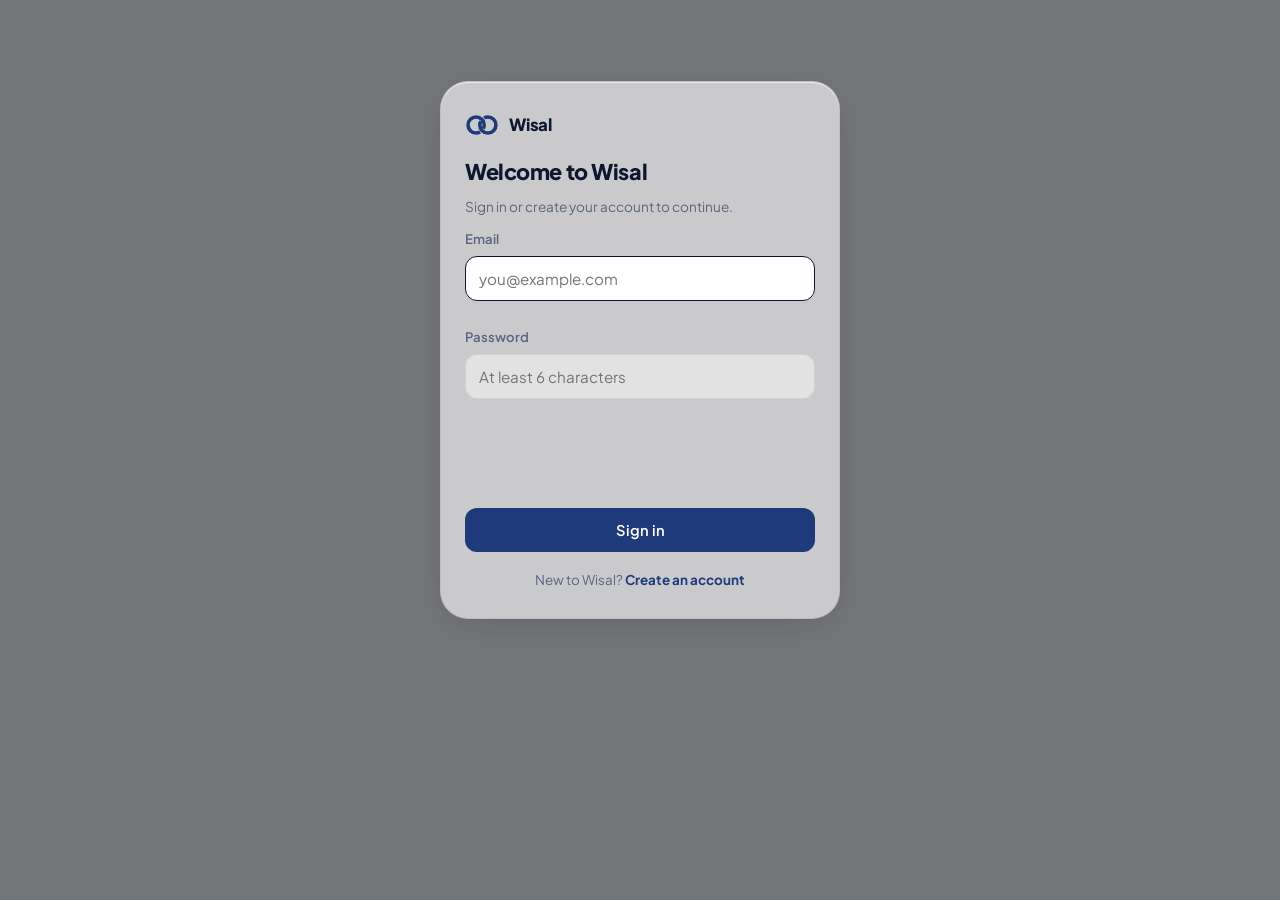
==== index.html @ faaa6cfb "Add files via upload" ====
<!doctype html>
<html lang="en" data-theme="light">
<head>
<meta charset="utf-8">
<meta name="viewport" content="width=device-width, initial-scale=1, viewport-fit=cover">
<meta name="theme-color" content="#F3F5FA" media="(prefers-color-scheme: light)">
<meta name="theme-color" content="#0A0E1A" media="(prefers-color-scheme: dark)">
<link rel="manifest" href="/manifest.json">
<meta name="color-scheme" content="light dark">
<meta name="mobile-web-app-capable" content="yes">
<meta name="apple-mobile-web-app-capable" content="yes">
<meta name="apple-mobile-web-app-status-bar-style" content="black-translucent">
<meta name="apple-mobile-web-app-title" content="Wisal">
<meta name="application-name" content="Wisal">
<link rel="icon" type="image/png" href="[data-uri]">
<link rel="apple-touch-icon" href="[data-uri]">
<title>Wisal</title>
<meta name="description" content="Wisal, a calm, private family life OS. Fifteen spaces for your household: family, health, money, meals, memories and more. Offline-first, your data stays on your device.">
<link rel="preconnect" href="https://fonts.googleapis.com">
<link rel="preconnect" href="https://fonts.gstatic.com" crossorigin>
<link href="https://fonts.googleapis.com/css2?family=Plus+Jakarta+Sans:wght@400;500;600;700;800&family=IBM+Plex+Mono:wght@400;500;600&display=swap" rel="stylesheet">
<link rel="stylesheet" href="/styles.css">
</head>
<body>
<div class="app" id="app" style="display:none">
 <div class="backdrop" id="backdrop" hidden data-action="close-drawer"></div>

 <!-- ===================== SIDEBAR ===================== -->
 <aside class="sidebar" id="sidebar" aria-label="Primary navigation">
 <div class="brand">
 <button class="brand__logo" id="brandLogo" data-action="avatar" title="Set your profile picture" aria-label="Set your profile picture">
 <span class="avt avt--none"><svg viewBox="0 0 24 24" aria-hidden="true"><circle cx="12" cy="8.4" r="3.9" fill="currentColor"/><path d="M4.6 20.4c0-4.1 3.3-6.6 7.4-6.6s7.4 2.5 7.4 6.6z" fill="currentColor"/></svg></span>
 </button>
 <span class="brand__text">
 <span class="brand__name">Wisal</span>
 <span class="brand__sub" id="brandSub">Family OS</span>
 </span>
 </div>

 <nav class="nav" aria-label="Spaces">
 <button class="nav__item" data-view="home" title="Home">
 <svg class="ico" viewBox="0 0 24 24"><rect x="3.5" y="3.5" width="7" height="7" rx="2.2"/><rect x="13.5" y="3.5" width="7" height="7" rx="2.2"/><rect x="3.5" y="13.5" width="7" height="7" rx="2.2"/><rect x="13.5" y="13.5" width="7" height="7" rx="2.2"/></svg>
 <span class="nav__label">Home</span>
 </button>

 <button class="nav__item nav__item--hidden-day" hidden data-view="dashboard" style="--c:var(--m-dashboard)" title="My Day">
 <svg class="ico" viewBox="0 0 24 24"><path d="M3 18h18"/><path d="M7 18a5 5 0 0 1 10 0"/><path d="M12 3.5V6M5.2 8.2 6.8 9.8M18.8 8.2 17.2 9.8M2.5 14h2M19.5 14h2"/></svg>
 <span class="nav__label">My Day</span>
 </button>

 <button class="nav__item nav__item--ai" data-view="ai" data-aitab="1" style="--c:var(--m-ai)" title="Wisal AI"><svg class="ico" viewBox="0 0 24 24"><path d="M12 3l2.5 5.5L20 11l-5.5 2.5L12 19l-2.5-5.5L4 11l5.5-2.5z"/></svg><span class="nav__label">AI Assistant</span></button>

 <button class="nav__item nav__item--hidden-chats" data-view="ai" hidden style="--c:var(--m-ai)" title="Chats"><svg class="ico" viewBox="0 0 24 24"><path d="M4.5 6.6a2 2 0 0 1 2-2h11a2 2 0 0 1 2 2v6a2 2 0 0 1-2 2h-6.4l-4.1 3.4V14.6H6.5a2 2 0 0 1-2-2Z"/><circle cx="9.4" cy="9.6" r=".8" fill="currentColor" stroke="none"/><circle cx="12.9" cy="9.6" r=".8" fill="currentColor" stroke="none"/><circle cx="16.4" cy="9.6" r=".8" fill="currentColor" stroke="none"/></svg><span class="nav__label">Chats</span></button>

 <div class="nav__group" data-group="people" style="--c:var(--m-family)">
 <button class="nav__grouphd" data-grouphd="people" title="Family &amp; People"><span class="nav__groupico"><svg class="ico" viewBox="0 0 24 24"><circle cx="9" cy="8" r="2.7"/><path d="M4.4 19c0-2.85 2.05-4.6 4.6-4.6s4.6 1.75 4.6 4.6"/><circle cx="16.6" cy="9.4" r="2"/><path d="M14.6 19c.15-1.95 1-3.3 2.6-3.3 1.45 0 2.35.95 2.6 2.4"/></svg></span><span class="nav__grouptitle">Family &amp; People</span><svg class="nav__chev" viewBox="0 0 24 24"><path d="M6 9l6 6 6-6"/></svg></button>
 <div class="nav__groupitems">
 <button class="nav__item" data-view="family" style="--c:var(--m-family)" title="Family Management">
 <svg class="ico" viewBox="0 0 24 24"><circle cx="9" cy="8" r="2.7"/><path d="M4.4 19c0-2.85 2.05-4.6 4.6-4.6s4.6 1.75 4.6 4.6"/><circle cx="16.6" cy="9.4" r="2"/><path d="M14.6 19c.15-1.95 1-3.3 2.6-3.3 1.45 0 2.35.95 2.6 2.4"/></svg>
 <span class="nav__label">Family</span>
 </button>
 <button class="nav__item" data-view="relationship" style="--c:var(--m-relationship)" title="Relationship">
 <svg class="ico" viewBox="0 0 24 24"><path d="M12 20.3s-7-4.4-7-9.4A3.8 3.8 0 0 1 12 8.2a3.8 3.8 0 0 1 7 2.7c0 5-7 9.4-7 9.4Z"/></svg>
 <span class="nav__label">Relationship</span>
 </button>
 <button class="nav__item" data-view="planning" style="--c:var(--m-planning)" title="Planning">
 <svg class="ico" viewBox="0 0 24 24"><rect x="5" y="4.5" width="14" height="16" rx="2"/><path d="M9 4.5V3.5h6v1"/><path d="M8.5 11.5l1.8 1.8L14 9.5"/></svg>
 <span class="nav__label">Planning</span>
 </button>
 <button class="nav__item" data-view="memory" style="--c:var(--m-memory)" title="Memory Vault">
 <svg class="ico" viewBox="0 0 24 24"><path d="M5 8.5 12 5l7 3.5v7L12 19l-7-3.5Z"/><path d="M5 8.5 12 12l7-3.5M12 12v7"/></svg>
 <span class="nav__label">Memory Vault</span>
 </button>

 <button class="nav__item" data-view="vault" style="--c:var(--m-vault)" title="Secure Vault">
 <svg class="ico" viewBox="0 0 24 24"><rect x="4" y="10" width="16" height="11" rx="2.5"/><path d="M8 10V7a4 4 0 0 1 8 0v3"/><circle cx="12" cy="15.5" r="1.6"/></svg>
 <span class="nav__label">Secure Vault</span>
 </button>
 </div>
 </div>

 <div class="nav__group" data-group="health" style="--c:var(--m-health)">
 <button class="nav__grouphd" data-grouphd="health" title="Health &amp; Body"><span class="nav__groupico"><svg class="ico" viewBox="0 0 24 24"><path d="M12 20s-7-4.25-7-9.1C5 8.2 6.75 6.6 9 6.6c1.45 0 2.65.72 3 1.8.35-1.08 1.55-1.8 3-1.8 2.25 0 4 1.6 4 4.3 0 4.85-7 9.1-7 9.1Z"/></svg></span><span class="nav__grouptitle">Health &amp; Body</span><svg class="nav__chev" viewBox="0 0 24 24"><path d="M6 9l6 6 6-6"/></svg></button>
 <div class="nav__groupitems">
 <button class="nav__item" data-view="health" style="--c:var(--m-health)" title="Health &amp; Medical">
 <svg class="ico" viewBox="0 0 24 24"><path d="M12 20s-7-4.25-7-9.1C5 8.2 6.75 6.6 9 6.6c1.45 0 2.65.72 3 1.8.35-1.08 1.55-1.8 3-1.8 2.25 0 4 1.6 4 4.3 0 4.85-7 9.1-7 9.1Z"/><path d="M12 10.4v3.5M10.25 12.15h3.5"/></svg>
 <span class="nav__label">Health &amp; Medical</span>
 </button>
 <button class="nav__item" data-view="fitness" style="--c:var(--m-fitness)" title="Fitness">
 <svg class="ico" viewBox="0 0 24 24"><path d="M6.5 9v6M4 10.5v3M17.5 9v6M20 10.5v3M6.5 12h11"/></svg>
 <span class="nav__label">Fitness</span>
 </button>
 <button class="nav__item" data-view="nutrition" style="--c:var(--m-nutrition)" title="Nutrition">
 <svg class="ico" viewBox="0 0 24 24"><path d="M5 19C5 11 11 5 19 5c0 8-6 14-14 14Z"/><path d="M5 19l7-7"/></svg>
 <span class="nav__label">Nutrition</span>
 </button>
 </div>
 </div>

 <div class="nav__group" data-group="home" style="--c:var(--m-finance)">
 <button class="nav__grouphd" data-grouphd="home" title="Home &amp; Money"><span class="nav__groupico"><svg class="ico" viewBox="0 0 24 24"><path d="M4 11.5 12 5l8 6.5"/><path d="M6 10.5V19a1 1 0 0 0 1 1h10a1 1 0 0 0 1-1v-8.5"/></svg></span><span class="nav__grouptitle">Home &amp; Money</span><svg class="nav__chev" viewBox="0 0 24 24"><path d="M6 9l6 6 6-6"/></svg></button>
 <div class="nav__groupitems">
 <button class="nav__item" data-view="cooking" style="--c:var(--m-cooking)" title="Cooking">
 <svg class="ico" viewBox="0 0 24 24"><path d="M5 10.5h14V16a3 3 0 0 1-3 3H8a3 3 0 0 1-3-3v-5.5Z"/><path d="M3.5 10.5h17M8.5 10.5V8.5a3.5 3.5 0 0 1 7 0v2"/></svg>
 <span class="nav__label">Cooking</span>
 </button>
 <button class="nav__item" data-view="homemgmt" style="--c:var(--m-homemgmt)" title="Home Management">
 <svg class="ico" viewBox="0 0 24 24"><path d="M4 11.5 12 5l8 6.5"/><path d="M6 10.5V19a1 1 0 0 0 1 1h10a1 1 0 0 0 1-1v-8.5"/><path d="M10 20v-4h4v4"/></svg>
 <span class="nav__label">Home Management</span>
 </button>
 <button class="nav__item" data-view="finance" style="--c:var(--m-finance)" title="Finance">
 <svg class="ico" viewBox="0 0 24 24"><path d="M4 7.6C4 6.2 5.15 5.1 6.6 5.1H16.5a1 1 0 0 1 1 1V8"/><rect x="4" y="7.6" width="15.5" height="11.4" rx="2.4"/><path d="M19.5 11.7h-2.7a2.05 2.05 0 0 0 0 4.1h2.7"/><circle cx="16.2" cy="13.75" r=".7" fill="currentColor" stroke="none"/></svg>
 <span class="nav__label">Finance</span>
 </button>
 </div>
 </div>

 <div class="nav__group" data-group="life" style="--c:var(--m-learning)">
 <button class="nav__grouphd" data-grouphd="life" title="Life &amp; Growth"><span class="nav__groupico"><svg class="ico" viewBox="0 0 24 24"><circle cx="12" cy="12" r="8.5"/><path d="M14.9 9.1 13.2 13l-4.1 1.9L10.8 11Z"/></svg></span><span class="nav__grouptitle">Life &amp; Growth</span><svg class="nav__chev" viewBox="0 0 24 24"><path d="M6 9l6 6 6-6"/></svg></button>
 <div class="nav__groupitems">
 <button class="nav__item" data-view="learning" style="--c:var(--m-learning)" title="Learning">
 <svg class="ico" viewBox="0 0 24 24"><path d="M12 6.6C10.5 5.5 8.6 5.1 6.5 5.1c-1 0-1.8.1-2.5.35v12.2c.7-.25 1.5-.35 2.5-.35 2.1 0 4 .4 5.5 1.5"/><path d="M12 6.6c1.5-1.1 3.4-1.5 5.5-1.5 1 0 1.8.1 2.5.35v12.2c-.7-.25-1.5-.35-2.5-.35-2.1 0-4 .4-5.5 1.5"/><path d="M12 6.6v12.2"/></svg>
 <span class="nav__label">Learning</span>
 </button>
 <button class="nav__item" data-view="journal" style="--c:var(--m-journal)" title="Journal &amp; Memories">
 <svg class="ico" viewBox="0 0 24 24"><rect x="4.6" y="3.6" width="14.8" height="16.8" rx="2.3"/><path d="M8 3.6v16.8"/><path d="M13 3.6v5.6l2-1.35 2 1.35V3.6"/></svg>
 <span class="nav__label">Journal &amp; Memories</span>
 </button>
 <button class="nav__item" data-view="travel" style="--c:var(--m-travel)" title="Travel">
 <svg class="ico" viewBox="0 0 24 24"><rect x="4" y="7.6" width="16" height="11.9" rx="2.3"/><path d="M9 7.6V6.1A1.5 1.5 0 0 1 10.5 4.6h3A1.5 1.5 0 0 1 15 6.1V7.6"/><path d="M9.2 7.6v11.9M14.8 7.6v11.9"/></svg>
 <span class="nav__label">Travel</span>
 </button>
 </div>
 </div>

 <div class="nav__group" data-group="soul" style="--c:var(--m-wellbeing)">
 <button class="nav__grouphd" data-grouphd="soul" title="Mind &amp; Soul"><span class="nav__groupico"><svg class="ico" viewBox="0 0 24 24"><path d="M12 3.5c2.2 1.8 2.2 4.6 0 6.4-2.2-1.8-2.2-4.6 0-6.4Z"/><path d="M12 9.9c1.8 2.2 4.6 2.2 6.4 0-1.8-2.2-4.6-2.2-6.4 0Z"/><path d="M12 9.9c-1.8 2.2-4.6 2.2-6.4 0 1.8-2.2 4.6-2.2 6.4 0Z"/><path d="M12 10v10.5"/></svg></span><span class="nav__grouptitle">Mind &amp; Soul</span><svg class="nav__chev" viewBox="0 0 24 24"><path d="M6 9l6 6 6-6"/></svg></button>
 <div class="nav__groupitems">
 <button class="nav__item" data-view="wellbeing" style="--c:var(--m-wellbeing)" title="Wellbeing &amp; Growth">
 <svg class="ico" viewBox="0 0 24 24"><path d="M12 21v-8"/><path d="M12 13c0-2.8 2-4.8 4.8-4.8 0 2.8-2 4.8-4.8 4.8Z"/><path d="M12 14.5c0-2.4-1.8-4.2-4.4-4.2 0 2.4 1.8 4.2 4.4 4.2Z"/></svg>
 <span class="nav__label">Wellbeing &amp; Growth</span>
 </button>
 <button class="nav__item" data-view="legacy" style="--c:var(--m-legacy)" title="Legacy &amp; Akhirah">
 <svg class="ico" viewBox="0 0 24 24"><circle cx="12" cy="9" r="5"/><path d="M12 14v6.5"/><path d="M9 20.5h6"/></svg>
 <span class="nav__label">Legacy &amp; Akhirah</span>
 </button>
 </div>
 </div>

 <div class="nav__divider"></div>

 <button class="nav__item" data-view="settings" style="--c:var(--m-settings)" title="Settings">
 <svg class="ico" viewBox="0 0 24 24"><path d="M4 7.2h8.3M16.8 7.2H20"/><circle cx="14.7" cy="7.2" r="2.3"/><path d="M4 16.8h2.9M11.4 16.8H20"/><circle cx="9.1" cy="16.8" r="2.3"/></svg>
 <span class="nav__label">Settings</span>
 </button>
 </nav>

 <div class="sidebar__foot">
 <button class="footbtn" data-action="theme-toggle" aria-label="Toggle light or dark theme">
 <svg class="ico ico-sun" viewBox="0 0 24 24"><circle cx="12" cy="12" r="4"/><path d="M12 2.5v2M12 19.5v2M21.5 12h-2M4.5 12h-2M18.4 5.6l-1.4 1.4M7 17l-1.4 1.4M18.4 18.4 17 17M7 7 5.6 5.6"/></svg>
 <svg class="ico ico-moon" viewBox="0 0 24 24"><path d="M20.5 14.6A8 8 0 0 1 9.4 3.5 7 7 0 1 0 20.5 14.6Z"/></svg>
 <span class="footbtn__lbl">Theme</span>
 </button>
 <button class="footbtn" data-action="collapse" aria-label="Collapse navigation">
 <svg class="ico" viewBox="0 0 24 24"><rect x="3.5" y="4.5" width="17" height="15" rx="2.6"/><path d="M9.2 4.5v15"/><path d="M15.6 9.5 13 12l2.6 2.5"/></svg>
 <span class="footbtn__lbl">Collapse</span>
 </button>
 </div>
 </aside>

 <!-- ===================== MAIN ===================== -->
 <div class="main">
 <header class="topbar">
 <button class="iconbtn topbar__menu" data-action="menu" aria-label="Open menu">
 <svg class="ico" viewBox="0 0 24 24"><path d="M4 7h16M4 12h16M4 17h16"/></svg>
 </button>
 <div class="topbar__title" id="pageTitle">Home</div>
 <div class="topbar__right">
 <span class="clock" id="clock">—</span>
 <div class="qa">
 <button class="qa__btn" id="qaBtn" aria-label="Quick add" title="Quick add" aria-haspopup="true" aria-expanded="false"><svg class="ico" viewBox="0 0 24 24"><path d="M12 5v14M5 12h14"/></svg></button>
 </div>
 <button class="iconbtn" id="srchBtn" aria-label="Search everything" title="Search (Ctrl+K)" aria-haspopup="dialog">
 <svg class="ico" viewBox="0 0 24 24"><circle cx="11" cy="11" r="6.5"/><path d="M20 20l-4.2-4.2"/></svg>
 </button>
 <div class="noti">
 <button class="iconbtn noti__btn" id="notiBtn" aria-label="Notifications" title="Notifications" aria-haspopup="true" aria-expanded="false">
 <svg class="ico" viewBox="0 0 24 24"><path d="M6 9.5a6 6 0 0 1 12 0c0 4 1.4 5.5 1.4 5.5H4.6S6 13.5 6 9.5Z"/><path d="M10 18.5a2 2 0 0 0 4 0"/></svg>
 <span class="noti__badge" id="notiBadge" hidden>0</span>
 </button>
 </div>
 <button class="iconbtn" data-action="theme-toggle" aria-label="Toggle light or dark theme" title="Toggle theme">
 <svg class="ico ico-sun" viewBox="0 0 24 24"><circle cx="12" cy="12" r="4"/><path d="M12 2.5v2M12 19.5v2M21.5 12h-2M4.5 12h-2M18.4 5.6l-1.4 1.4M7 17l-1.4 1.4M18.4 18.4 17 17M7 7 5.6 5.6"/></svg>
 <svg class="ico ico-moon" viewBox="0 0 24 24"><path d="M20.5 14.6A8 8 0 0 1 9.4 3.5 7 7 0 1 0 20.5 14.6Z"/></svg>
 </button>
 </div>
 </header>

 <main class="canvas" id="canvas">

 <!-- ===== HOME ===== -->
 <section class="view active" id="view-home">
 <div class="dash">
 <header class="hero reveal">
 <svg class="hero__rings" viewBox="0 0 100 100" aria-hidden="true"><circle cx="38" cy="50" r="26"/><circle cx="62" cy="50" r="26"/></svg>
 <span class="hero__salam">Assalamu alaikum</span>
 <h1 class="dash__title"><span id="greetWord">Welcome</span>,<br><span id="greetName" class="dash__name">Welcome home</span></h1>
 <p class="dash__lede hero__lede">One calm home for everything your family is.</p>
 <div class="hero__pulse" id="heroPulse"></div>
 <div class="hero__date"><span id="dashDate">&mdash;</span> &middot; Family OS</div>
 </header>

 <div id="gsCard"></div>

 <div id="homeToday" class="reveal" style="animation-delay:.05s"></div>
 <div id="homeGlance" class="reveal" style="animation-delay:.1s"></div>

 <div class="dash__quicklabel reveal" style="animation-delay:.07s"><span class="eyebrow">Quick actions</span></div>
 <div class="dash__quick reveal" style="animation-delay:.08s">
 <button class="quick" data-view="family">
 <span class="quick__ico" style="--c:var(--m-family)"><svg class="ico" viewBox="0 0 24 24"><circle cx="9" cy="8" r="2.7"/><path d="M4.4 19c0-2.85 2.05-4.6 4.6-4.6s4.6 1.75 4.6 4.6"/><circle cx="16.6" cy="9.4" r="2"/><path d="M14.6 19c.15-1.95 1-3.3 2.6-3.3 1.45 0 2.35.95 2.6 2.4"/></svg></span>
 <span>Set up your family</span>
 <svg class="ico ico-arrow" viewBox="0 0 24 24"><path d="M5 12h14M13 6l6 6-6 6"/></svg>
 </button>
 <button class="quick" data-view="journal">
 <span class="quick__ico" style="--c:var(--m-journal)"><svg class="ico" viewBox="0 0 24 24"><rect x="4.6" y="3.6" width="14.8" height="16.8" rx="2.3"/><path d="M8 3.6v16.8"/><path d="M13 3.6v5.6l2-1.35 2 1.35V3.6"/></svg></span>
 <span>Write a memory</span>
 <svg class="ico ico-arrow" viewBox="0 0 24 24"><path d="M5 12h14M13 6l6 6-6 6"/></svg>
 </button>
 <button class="quick" data-view="travel">
 <span class="quick__ico" style="--c:var(--m-travel)"><svg class="ico" viewBox="0 0 24 24"><rect x="4" y="7.6" width="16" height="11.9" rx="2.3"/><path d="M9 7.6V6.1A1.5 1.5 0 0 1 10.5 4.6h3A1.5 1.5 0 0 1 15 6.1V7.6"/><path d="M9.2 7.6v11.9M14.8 7.6v11.9"/></svg></span>
 <span>Plan a trip</span>
 <svg class="ico ico-arrow" viewBox="0 0 24 24"><path d="M5 12h14M13 6l6 6-6 6"/></svg>
 </button>
 </div>

 <section class="dash__domains reveal" style="animation-delay:.16s">
 <div class="domains__head"><span class="eyebrow">Your spaces</span><span class="domains__count">15 spaces</span></div>
 <div class="domains">
 <button class="domain" data-view="family" style="--c:var(--m-family)">
 <span class="domain__chip"><svg class="ico" viewBox="0 0 24 24"><circle cx="9" cy="8" r="2.7"/><path d="M4.4 19c0-2.85 2.05-4.6 4.6-4.6s4.6 1.75 4.6 4.6"/><circle cx="16.6" cy="9.4" r="2"/><path d="M14.6 19c.15-1.95 1-3.3 2.6-3.3 1.45 0 2.35.95 2.6 2.4"/></svg></span>
 <div><div class="domain__title">Family</div><div class="domain__desc">Profiles, roles &amp; the household rhythm.</div></div>
 <div class="domain__foot"><span class="domain__status">Ready</span><svg class="ico ico-arrow" viewBox="0 0 24 24"><path d="M5 12h14M13 6l6 6-6 6"/></svg></div>
 </button>

 <button class="domain" data-view="relationship" style="--c:var(--m-relationship)">
 <span class="domain__chip"><svg class="ico" viewBox="0 0 24 24"><path d="M12 20.3s-7-4.4-7-9.4A3.8 3.8 0 0 1 12 8.2a3.8 3.8 0 0 1 7 2.7c0 5-7 9.4-7 9.4Z"/></svg></span>
 <div><div class="domain__title">Relationship</div><div class="domain__desc">Dates, gestures &amp; quality time.</div></div>
 <div class="domain__foot"><span class="domain__status">Ready</span><svg class="ico ico-arrow" viewBox="0 0 24 24"><path d="M5 12h14M13 6l6 6-6 6"/></svg></div>
 </button>

 <button class="domain" data-view="planning" style="--c:var(--m-planning)">
 <span class="domain__chip"><svg class="ico" viewBox="0 0 24 24"><rect x="5" y="4.5" width="14" height="16" rx="2"/><path d="M9 4.5V3.5h6v1"/><path d="M8.5 11.5l1.8 1.8L14 9.5"/></svg></span>
 <div><div class="domain__title">Planning</div><div class="domain__desc">To-dos, weekly plans &amp; projects.</div></div>
 <div class="domain__foot"><span class="domain__status">Ready</span><svg class="ico ico-arrow" viewBox="0 0 24 24"><path d="M5 12h14M13 6l6 6-6 6"/></svg></div>
 </button>

 <button class="domain" data-view="memory" style="--c:var(--m-memory)">
 <span class="domain__chip"><svg class="ico" viewBox="0 0 24 24"><path d="M5 8.5 12 5l7 3.5v7L12 19l-7-3.5Z"/><path d="M5 8.5 12 12l7-3.5M12 12v7"/></svg></span>
 <div><div class="domain__title">Memory Vault</div><div class="domain__desc">Photos, milestones &amp; keepsakes.</div></div>
 <div class="domain__foot"><span class="domain__status">Ready</span><svg class="ico ico-arrow" viewBox="0 0 24 24"><path d="M5 12h14M13 6l6 6-6 6"/></svg></div>
 </button>

 <button class="domain" data-view="health" style="--c:var(--m-health)">
 <span class="domain__chip"><svg class="ico" viewBox="0 0 24 24"><path d="M12 20s-7-4.25-7-9.1C5 8.2 6.75 6.6 9 6.6c1.45 0 2.65.72 3 1.8.35-1.08 1.55-1.8 3-1.8 2.25 0 4 1.6 4 4.3 0 4.85-7 9.1-7 9.1Z"/><path d="M12 10.4v3.5M10.25 12.15h3.5"/></svg></span>
 <div><div class="domain__title">Health &amp; Medical</div><div class="domain__desc">Records, appointments &amp; medications.</div></div>
 <div class="domain__foot"><span class="domain__status">Ready</span><svg class="ico ico-arrow" viewBox="0 0 24 24"><path d="M5 12h14M13 6l6 6-6 6"/></svg></div>
 </button>

 <button class="domain" data-view="fitness" style="--c:var(--m-fitness)">
 <span class="domain__chip"><svg class="ico" viewBox="0 0 24 24"><path d="M6.5 9v6M4 10.5v3M17.5 9v6M20 10.5v3M6.5 12h11"/></svg></span>
 <div><div class="domain__title">Fitness</div><div class="domain__desc">Workouts, steps &amp; routines.</div></div>
 <div class="domain__foot"><span class="domain__status">Ready</span><svg class="ico ico-arrow" viewBox="0 0 24 24"><path d="M5 12h14M13 6l6 6-6 6"/></svg></div>
 </button>

 <button class="domain" data-view="nutrition" style="--c:var(--m-nutrition)">
 <span class="domain__chip"><svg class="ico" viewBox="0 0 24 24"><path d="M5 19C5 11 11 5 19 5c0 8-6 14-14 14Z"/><path d="M5 19l7-7"/></svg></span>
 <div><div class="domain__title">Nutrition</div><div class="domain__desc">Meal plans, water &amp; groceries.</div></div>
 <div class="domain__foot"><span class="domain__status">Ready</span><svg class="ico ico-arrow" viewBox="0 0 24 24"><path d="M5 12h14M13 6l6 6-6 6"/></svg></div>
 </button>

 <button class="domain" data-view="cooking" style="--c:var(--m-cooking)">
 <span class="domain__chip"><svg class="ico" viewBox="0 0 24 24"><path d="M5 10.5h14V16a3 3 0 0 1-3 3H8a3 3 0 0 1-3-3v-5.5Z"/><path d="M3.5 10.5h17M8.5 10.5V8.5a3.5 3.5 0 0 1 7 0v2"/></svg></span>
 <div><div class="domain__title">Cooking</div><div class="domain__desc">Recipes, meal ideas &amp; lists.</div></div>
 <div class="domain__foot"><span class="domain__status">Ready</span><svg class="ico ico-arrow" viewBox="0 0 24 24"><path d="M5 12h14M13 6l6 6-6 6"/></svg></div>
 </button>

 <button class="domain" data-view="homemgmt" style="--c:var(--m-homemgmt)">
 <span class="domain__chip"><svg class="ico" viewBox="0 0 24 24"><path d="M4 11.5 12 5l8 6.5"/><path d="M6 10.5V19a1 1 0 0 0 1 1h10a1 1 0 0 0 1-1v-8.5"/><path d="M10 20v-4h4v4"/></svg></span>
 <div><div class="domain__title">Home Management</div><div class="domain__desc">Chores, upkeep &amp; inventory.</div></div>
 <div class="domain__foot"><span class="domain__status">Ready</span><svg class="ico ico-arrow" viewBox="0 0 24 24"><path d="M5 12h14M13 6l6 6-6 6"/></svg></div>
 </button>

 <button class="domain" data-view="finance" style="--c:var(--m-finance)">
 <span class="domain__chip"><svg class="ico" viewBox="0 0 24 24"><path d="M4 7.6C4 6.2 5.15 5.1 6.6 5.1H16.5a1 1 0 0 1 1 1V8"/><rect x="4" y="7.6" width="15.5" height="11.4" rx="2.4"/><path d="M19.5 11.7h-2.7a2.05 2.05 0 0 0 0 4.1h2.7"/><circle cx="16.2" cy="13.75" r=".7" fill="currentColor" stroke="none"/></svg></span>
 <div><div class="domain__title">Finance</div><div class="domain__desc">Budgets, bills &amp; shared expenses.</div></div>
 <div class="domain__foot"><span class="domain__status">Ready</span><svg class="ico ico-arrow" viewBox="0 0 24 24"><path d="M5 12h14M13 6l6 6-6 6"/></svg></div>
 </button>

 <button class="domain" data-view="learning" style="--c:var(--m-learning)">
 <span class="domain__chip"><svg class="ico" viewBox="0 0 24 24"><path d="M12 6.6C10.5 5.5 8.6 5.1 6.5 5.1c-1 0-1.8.1-2.5.35v12.2c.7-.25 1.5-.35 2.5-.35 2.1 0 4 .4 5.5 1.5"/><path d="M12 6.6c1.5-1.1 3.4-1.5 5.5-1.5 1 0 1.8.1 2.5.35v12.2c-.7-.25-1.5-.35-2.5-.35-2.1 0-4 .4-5.5 1.5"/><path d="M12 6.6v12.2"/></svg></span>
 <div><div class="domain__title">Learning</div><div class="domain__desc">Courses, reading &amp; personal goals.</div></div>
 <div class="domain__foot"><span class="domain__status">Ready</span><svg class="ico ico-arrow" viewBox="0 0 24 24"><path d="M5 12h14M13 6l6 6-6 6"/></svg></div>
 </button>

 <button class="domain" data-view="journal" style="--c:var(--m-journal)">
 <span class="domain__chip"><svg class="ico" viewBox="0 0 24 24"><rect x="4.6" y="3.6" width="14.8" height="16.8" rx="2.3"/><path d="M8 3.6v16.8"/><path d="M13 3.6v5.6l2-1.35 2 1.35V3.6"/></svg></span>
 <div><div class="domain__title">Journal &amp; Memories</div><div class="domain__desc">Entries, photos &amp; milestones.</div></div>
 <div class="domain__foot"><span class="domain__status">Ready</span><svg class="ico ico-arrow" viewBox="0 0 24 24"><path d="M5 12h14M13 6l6 6-6 6"/></svg></div>
 </button>

 <button class="domain" data-view="travel" style="--c:var(--m-travel)">
 <span class="domain__chip"><svg class="ico" viewBox="0 0 24 24"><rect x="4" y="7.6" width="16" height="11.9" rx="2.3"/><path d="M9 7.6V6.1A1.5 1.5 0 0 1 10.5 4.6h3A1.5 1.5 0 0 1 15 6.1V7.6"/><path d="M9.2 7.6v11.9M14.8 7.6v11.9"/></svg></span>
 <div><div class="domain__title">Travel</div><div class="domain__desc">Trips, itineraries &amp; packing.</div></div>
 <div class="domain__foot"><span class="domain__status">Ready</span><svg class="ico ico-arrow" viewBox="0 0 24 24"><path d="M5 12h14M13 6l6 6-6 6"/></svg></div>
 </button>

 <button class="domain" data-view="wellbeing" style="--c:var(--m-wellbeing)">
 <span class="domain__chip"><svg class="ico" viewBox="0 0 24 24"><path d="M12 21v-8"/><path d="M12 13c0-2.8 2-4.8 4.8-4.8 0 2.8-2 4.8-4.8 4.8Z"/><path d="M12 14.5c0-2.4-1.8-4.2-4.4-4.2 0 2.4 1.8 4.2 4.4 4.2Z"/></svg></span>
 <div><div class="domain__title">Wellbeing &amp; Growth</div><div class="domain__desc">Habits, mood &amp; personal growth.</div></div>
 <div class="domain__foot"><span class="domain__status">Ready</span><svg class="ico ico-arrow" viewBox="0 0 24 24"><path d="M5 12h14M13 6l6 6-6 6"/></svg></div>
 </button>

 <button class="domain" data-view="legacy" style="--c:var(--m-legacy)">
 <span class="domain__chip"><svg class="ico" viewBox="0 0 24 24"><circle cx="12" cy="9" r="5"/><path d="M12 14v6.5"/><path d="M9 20.5h6"/></svg></span>
 <div><div class="domain__title">Legacy &amp; Akhirah</div><div class="domain__desc">Good deeds, values &amp; the hereafter.</div></div>
 <div class="domain__foot"><span class="domain__status">Ready</span><svg class="ico ico-arrow" viewBox="0 0 24 24"><path d="M5 12h14M13 6l6 6-6 6"/></svg></div>
 </button>
 </div>
 </section>
 </div>
 </section>

 <!-- ===== FAMILY ===== -->
 <section class="view" id="view-family">
 <div class="mod" style="--c:var(--m-family)">
 <header class="mod__head reveal">
 <span class="mod__chip"><svg class="ico" viewBox="0 0 24 24"><circle cx="9" cy="8" r="2.7"/><path d="M4.4 19c0-2.85 2.05-4.6 4.6-4.6s4.6 1.75 4.6 4.6"/><circle cx="16.6" cy="9.4" r="2"/><path d="M14.6 19c.15-1.95 1-3.3 2.6-3.3 1.45 0 2.35.95 2.6 2.4"/></svg></span>
 <div><span class="eyebrow">Your household</span><h1 class="mod__title">Family Management</h1><p class="mod__desc">Profiles, roles, and the shared rhythm of your household, gathered in one calm place.</p></div>
 </header>
 <nav class="subnav reveal" style="animation-delay:.08s" role="tablist" aria-label="Family sections">
 <button class="subtab is-active" data-sub="family-dashboard" role="tab" aria-selected="true"><svg class="ico" viewBox="0 0 24 24"><rect x="3.5" y="3.5" width="7" height="7" rx="2.2"/><rect x="13.5" y="3.5" width="7" height="7" rx="2.2"/><rect x="3.5" y="13.5" width="7" height="7" rx="2.2"/><rect x="13.5" y="13.5" width="7" height="7" rx="2.2"/></svg>Overview</button>
 <button class="subtab" data-sub="family-members" role="tab" aria-selected="false"><svg class="ico" viewBox="0 0 24 24"><circle cx="12" cy="8" r="3.2"/><path d="M5.5 19.5c0-3.4 2.9-5.6 6.5-5.6s6.5 2.2 6.5 5.6"/></svg>Members</button>
 <button class="subtab" data-sub="family-calendar" role="tab" aria-selected="false"><svg class="ico" viewBox="0 0 24 24"><rect x="4" y="5.2" width="16" height="14.8" rx="2.2"/><path d="M4 9.4h16"/><path d="M8.2 3.4v3.4M15.8 3.4v3.4"/><circle cx="9" cy="13" r=".75" fill="currentColor" stroke="none"/><circle cx="12.5" cy="13" r=".75" fill="currentColor" stroke="none"/><circle cx="16" cy="13" r=".75" fill="currentColor" stroke="none"/><circle cx="9" cy="16.3" r=".75" fill="currentColor" stroke="none"/><circle cx="12.5" cy="16.3" r=".75" fill="currentColor" stroke="none"/></svg>Calendar</button>
 <button class="subtab" data-sub="family-governance" role="tab" aria-selected="false"><svg class="ico" viewBox="0 0 24 24"><path d="M12 3.3 5 5.7v5.1c0 4.3 2.9 7.4 7 8.9 4.1-1.5 7-4.6 7-8.9V5.7L12 3.3Z"/><path d="M9.1 11.7l2 2 3.7-3.9"/></svg>Governance</button>
 <button class="subtab" data-sub="family-goals" role="tab" aria-selected="false"><svg class="ico" viewBox="0 0 24 24"><path d="M6 21V4"/><path d="M6 5h10.5l-2 3.3 2 3.3H6"/></svg>Goals</button>
 <button class="subtab" data-sub="family-meetings" role="tab" aria-selected="false"><svg class="ico" viewBox="0 0 24 24"><rect x="4" y="4.5" width="16" height="11" rx="2"/><path d="M9 19.5l3-3 3 3"/><path d="M8 11l2.4-2.4 2 2L16 7"/></svg>Meetings</button>
 <button class="subtab" data-sub="family-responsibilities" role="tab" aria-selected="false"><svg class="ico" viewBox="0 0 24 24"><path d="M9.5 6.5H19M9.5 12H19M9.5 17.5H19"/><path d="M4.5 6.3l.9.9 1.6-1.7M4.5 11.8l.9.9 1.6-1.7M4.5 17.3l.9.9 1.6-1.7"/></svg>Responsibilities</button>
 <button class="subtab" data-sub="family-documents" role="tab" aria-selected="false"><svg class="ico" viewBox="0 0 24 24"><path d="M7 3.5h7l4 4V20a1 1 0 0 1-1 1H7a1 1 0 0 1-1-1V4.5a1 1 0 0 1 1-1Z"/><path d="M13.5 3.6V8h4.4"/><path d="M9 13h6M9 16.5h4"/></svg>Documents</button>
 <button class="subtab" data-sub="family-familytree" role="tab" aria-selected="false"><svg class="ico" viewBox="0 0 24 24"><circle cx="12" cy="5" r="2"/><circle cx="6" cy="19" r="2"/><circle cx="18" cy="19" r="2"/><path d="M12 7v3.5M6 17v-2.5a1 1 0 0 1 1-1h10a1 1 0 0 1 1 1V17"/></svg>Family Tree</button>
 </nav>
 <div class="subpanels reveal" style="animation-delay:.14s">
 <section class="subpanel is-active" id="sub-family-dashboard" role="tabpanel">
 <div class="dashgrid" id="famDash">
 <div class="widget w-4 widget--score">
 <div class="w-head"><span class="w-ico"><svg class="ico" viewBox="0 0 24 24"><path d="M5 18.5a8 8 0 1 1 14 0"/><path d="M12 18.5l3.6-4.8"/><circle cx="12" cy="18.5" r="1.2" fill="currentColor" stroke="none"/></svg></span><h3 class="w-title">Wellbeing Score</h3></div>
 <div class="score" id="wScore"></div>
 </div>
 <div class="widget w-4">
 <div class="w-head"><span class="w-ico"><svg class="ico" viewBox="0 0 24 24"><circle cx="9" cy="8" r="2.7"/><path d="M4.4 19c0-2.85 2.05-4.6 4.6-4.6s4.6 1.75 4.6 4.6"/><circle cx="16.6" cy="9.4" r="2"/><path d="M14.6 19c.15-1.95 1-3.3 2.6-3.3 1.45 0 2.35.95 2.6 2.4"/></svg></span><h3 class="w-title">Family Members</h3></div>
 <div class="w-body" id="wMembers"></div>
 </div>
 <div class="widget w-4">
 <div class="w-head"><span class="w-ico"><svg class="ico" viewBox="0 0 24 24"><path d="M13 2.5 5.5 13.2H11l-1 8.3 7.5-10.7H12l1-8.4Z"/></svg></span><h3 class="w-title">Quick Actions</h3></div>
 <div class="qa">
 <button class="qa-btn" data-modal="member"><span class="qa-ico"><svg class="ico" viewBox="0 0 24 24"><circle cx="10" cy="8" r="3"/><path d="M4.5 19.2c0-3.1 2.6-5.1 5.5-5.1 1.05 0 2 .25 2.8.7"/><path d="M17.6 14v5M15.1 16.5h5"/></svg></span><span>Add Family Member</span><svg class="ico ico-arrow" viewBox="0 0 24 24"><path d="M5 12h14M13 6l6 6-6 6"/></svg></button>
 <button class="qa-btn" data-modal="goal"><span class="qa-ico"><svg class="ico" viewBox="0 0 24 24"><path d="M6 21V4"/><path d="M6 5h10.5l-2 3.3 2 3.3H6"/></svg></span><span>Create Family Goal</span><svg class="ico ico-arrow" viewBox="0 0 24 24"><path d="M5 12h14M13 6l6 6-6 6"/></svg></button>
 <button class="qa-btn" data-modal="meeting"><span class="qa-ico"><svg class="ico" viewBox="0 0 24 24"><rect x="4" y="4.5" width="16" height="11" rx="2"/><path d="M9 19.5l3-3 3 3"/><path d="M8 11l2.4-2.4 2 2L16 7"/></svg></span><span>Schedule Meeting</span><svg class="ico ico-arrow" viewBox="0 0 24 24"><path d="M5 12h14M13 6l6 6-6 6"/></svg></button>
 <button class="qa-btn" data-modal="announcement"><span class="qa-ico"><svg class="ico" viewBox="0 0 24 24"><path d="M3.5 10.2v3.6a1 1 0 0 0 1 1H7l5 3.4V5.8L7 9.2H4.5a1 1 0 0 0-1 1Z"/><path d="M15 9.2a3.5 3.5 0 0 1 0 5.6"/><path d="M17.4 6.8a7 7 0 0 1 0 10.4"/></svg></span><span>Create Announcement</span><svg class="ico ico-arrow" viewBox="0 0 24 24"><path d="M5 12h14M13 6l6 6-6 6"/></svg></button>
 </div>
 </div>
 <div class="widget w-6">
 <div class="w-head"><span class="w-ico"><svg class="ico" viewBox="0 0 24 24"><path d="M9.5 6.5H19M9.5 12H19M9.5 17.5H19"/><path d="M4.5 6.3l.9.9 1.6-1.7M4.5 11.8l.9.9 1.6-1.7M4.5 17.3l.9.9 1.6-1.7"/></svg></span><h3 class="w-title">Today&rsquo;s Duties</h3><span class="w-meta" id="wDutiesMeta"></span><button class="w-add" data-modal="responsibility" aria-label="Add responsibility"><svg class="ico" viewBox="0 0 24 24"><path d="M12 5v14M5 12h14"/></svg></button></div>
 <div class="w-body" id="wDuties"></div>
 </div>
 <div class="widget w-6">
 <div class="w-head"><span class="w-ico"><svg class="ico" viewBox="0 0 24 24"><rect x="4" y="5.2" width="16" height="14.8" rx="2.2"/><path d="M4 9.4h16"/><path d="M8.2 3.4v3.4M15.8 3.4v3.4"/></svg></span><h3 class="w-title">What&rsquo;s Coming Up</h3></div>
 <div class="w-body" id="wUpcoming"></div>
 </div>
 <div class="widget w-6">
 <div class="w-head"><span class="w-ico"><svg class="ico" viewBox="0 0 24 24"><path d="M21 12a9 9 0 1 1-3-6.7"/><path d="M21 4v4h-4"/><path d="M12 8v4.5l3 1.7"/></svg></span><h3 class="w-title">Bills Due Soon</h3><span class="w-meta" id="wBillsMeta"></span><button class="w-add" data-modal="planned" aria-label="Add planned payment"><svg class="ico" viewBox="0 0 24 24"><path d="M12 5v14M5 12h14"/></svg></button></div>
 <div class="w-body" id="wBills"></div>
 </div>
 <div class="widget w-6">
 <div class="w-head"><span class="w-ico"><svg class="ico" viewBox="0 0 24 24"><path d="M6 21V4"/><path d="M6 5h10.5l-2 3.3 2 3.3H6"/></svg></span><h3 class="w-title">Family Goals Progress</h3><span class="w-meta" id="wGoalsMeta"></span></div>
 <div class="w-body" id="wGoals"></div>
 </div>
 <div class="widget w-12 widget--feed">
 <div class="w-head"><span class="w-ico"><svg class="ico" viewBox="0 0 24 24"><path d="M3 12h3.5l2-6.5 4 13.5 2.2-7H21"/></svg></span><h3 class="w-title">Family Activity Feed</h3></div>
 <div class="w-body feed" id="wActivity"></div>
 </div>
 <div class="widget w-4">
 <div class="w-head"><span class="w-ico"><svg class="ico" viewBox="0 0 24 24"><path d="M4.5 20.5h15"/><path d="M6 20.5V13a1.8 1.8 0 0 1 1.8-1.8h8.4A1.8 1.8 0 0 1 18 13v7.5"/><path d="M6 15.4c1 0 1.2.9 2.4.9s1.4-.9 2.4-.9 1.2.9 2.4.9 1.4-.9 2.4-.9 1.2.9 1.8.9"/><path d="M9 11.2V8.6M12 11.2V8.6M15 11.2V8.6"/><circle cx="9" cy="7.7" r=".7" fill="currentColor" stroke="none"/><circle cx="12" cy="7.7" r=".7" fill="currentColor" stroke="none"/><circle cx="15" cy="7.7" r=".7" fill="currentColor" stroke="none"/></svg></span><h3 class="w-title">Upcoming Birthdays</h3></div>
 <div class="w-body" id="wBirthdays"></div>
 </div>
 <div class="widget w-4">
 <div class="w-head"><span class="w-ico"><svg class="ico" viewBox="0 0 24 24"><path d="M3.5 10.2v3.6a1 1 0 0 0 1 1H7l5 3.4V5.8L7 9.2H4.5a1 1 0 0 0-1 1Z"/><path d="M15 9.2a3.5 3.5 0 0 1 0 5.6"/><path d="M17.4 6.8a7 7 0 0 1 0 10.4"/></svg></span><h3 class="w-title">Recent Announcements</h3></div>
 <div class="w-body" id="wAnnouncements"></div>
 </div>
 <div class="widget w-4">
 <div class="w-head"><span class="w-ico"><svg class="ico" viewBox="0 0 24 24"><path d="M7 3.5h7l4 4V20a1 1 0 0 1-1 1H7a1 1 0 0 1-1-1V4.5a1 1 0 0 1 1-1Z"/><path d="M13.5 3.6V8h4.4"/><path d="M9 13h6M9 16.5h4"/></svg></span><h3 class="w-title">Documents</h3><span class="w-meta" id="wDocsMeta"></span><button class="w-add" data-modal="document" aria-label="Add document"><svg class="ico" viewBox="0 0 24 24"><path d="M12 5v14M5 12h14"/></svg></button></div>
 <div class="w-body" id="wDocs"></div>
 </div>
 <div class="widget w-12 widget--foundation">
 <div class="w-head"><span class="w-ico"><svg class="ico" viewBox="0 0 24 24"><path d="M12 3.3 5 5.7v5.1c0 4.3 2.9 7.4 7 8.9 4.1-1.5 7-4.6 7-8.9V5.7L12 3.3Z"/><path d="M9.1 11.7l2 2 3.7-3.9"/></svg></span><h3 class="w-title">Family Foundation</h3><span class="w-meta" id="wFoundationMeta"></span></div>
 <div class="w-body" id="wFoundation"></div>
 </div>
 </div>
 </section>
 <section class="subpanel" id="sub-family-members" role="tabpanel">
 <div id="membersList"></div>
 <div id="memberDetail" hidden></div>
 </section>
 <section class="subpanel" id="sub-family-governance" role="tabpanel">
 <div id="govWrap"></div>
 </section>
 <section class="subpanel" id="sub-family-meetings" role="tabpanel">
 <div id="meetingsList"></div>
 <div id="meetingDetail" hidden></div>
 </section>
 <section class="subpanel" id="sub-family-goals" role="tabpanel">
 <div id="goalsList"></div>
 </section>
 <section class="subpanel" id="sub-family-calendar" role="tabpanel">
 <div id="calWrap"></div>
 </section>
 <section class="subpanel" id="sub-family-responsibilities" role="tabpanel">
 <div id="respWrap"></div>
 </section>
 <section class="subpanel" id="sub-family-documents" role="tabpanel">
 <div id="docsWrap"></div>
 </section>
 <section class="subpanel" id="sub-family-familytree" role="tabpanel">
 <div id="treeWrap"></div>
 </section>
 </div>
 </div>
 </section>

 <!-- ===== HEALTH ===== -->
 <section class="view" id="view-health">
 <div class="mod" style="--c:var(--m-health)">
 <header class="mod__head reveal">
 <span class="mod__chip"><svg class="ico" viewBox="0 0 24 24"><path d="M12 20s-7-4.25-7-9.1C5 8.2 6.75 6.6 9 6.6c1.45 0 2.65.72 3 1.8.35-1.08 1.55-1.8 3-1.8 2.25 0 4 1.6 4 4.3 0 4.85-7 9.1-7 9.1Z"/><path d="M12 10.4v3.5M10.25 12.15h3.5"/></svg></span>
 <div><span class="eyebrow">Health &amp; care</span><h1 class="mod__title">Health &amp; Medical</h1><p class="mod__desc">Records, medications and care for everyone &mdash; easy to find when it matters most.</p></div>
 </header>
 <nav class="subnav reveal" style="animation-delay:.08s" role="tablist" aria-label="Health sections">
 <button class="subtab is-active" data-sub="health-dashboard" role="tab" aria-selected="true"><svg class="ico" viewBox="0 0 24 24"><rect x="3.5" y="3.5" width="7" height="7" rx="2.2"/><rect x="13.5" y="3.5" width="7" height="7" rx="2.2"/><rect x="3.5" y="13.5" width="7" height="7" rx="2.2"/><rect x="13.5" y="13.5" width="7" height="7" rx="2.2"/></svg>Overview</button>
 <button class="subtab" data-sub="health-profiles" role="tab" aria-selected="false"><svg class="ico" viewBox="0 0 24 24"><circle cx="12" cy="8" r="3.2"/><path d="M5.5 19.5c0-3.4 2.9-5.6 6.5-5.6s6.5 2.2 6.5 5.6"/></svg>Profiles</button>
 <button class="subtab" data-sub="health-medications" role="tab" aria-selected="false"><svg class="ico" viewBox="0 0 24 24"><rect x="3" y="9" width="18" height="6" rx="3" transform="rotate(-45 12 12)"/><path d="M8.3 7.7l8 8"/></svg>Medications</button>
 <button class="subtab" data-sub="health-appointments" role="tab" aria-selected="false"><svg class="ico" viewBox="0 0 24 24"><rect x="4" y="5.2" width="16" height="14.8" rx="2.2"/><path d="M4 9.4h16"/><path d="M8.2 3.4v3.4M15.8 3.4v3.4"/><path d="M8.8 14.4l2 2 3.6-3.8"/></svg>Appointments</button>
 <button class="subtab" data-sub="health-records" role="tab" aria-selected="false"><svg class="ico" viewBox="0 0 24 24"><path d="M13 3.5H6.5A1.5 1.5 0 0 0 5 5v14a1.5 1.5 0 0 0 1.5 1.5h11A1.5 1.5 0 0 0 19 19V9.5L13 3.5Z"/><path d="M13 3.5V9.5h6"/><path d="M9.6 14.2h4.8M12 11.8v4.8"/></svg>Records</button>
 <button class="subtab" data-sub="health-vitals" role="tab" aria-selected="false"><svg class="ico" viewBox="0 0 24 24"><path d="M3 12h3.4l1.8-5.4 3.4 11 2.4-7.2 1.4 1.6H21"/></svg>Vitals</button>
 </nav>
 <div class="subpanels reveal" style="animation-delay:.14s">
 <section class="subpanel is-active" id="sub-health-dashboard" role="tabpanel"><div id="hOverview"></div></section>
 <section class="subpanel" id="sub-health-profiles" role="tabpanel"><div id="hProfiles"></div></section>
 <section class="subpanel" id="sub-health-medications" role="tabpanel"><div id="hMeds"></div></section>
 <section class="subpanel" id="sub-health-appointments" role="tabpanel"><div id="hAppts"></div></section>
 <section class="subpanel" id="sub-health-records" role="tabpanel"><div id="hRecords"></div></section>
 <section class="subpanel" id="sub-health-vitals" role="tabpanel"><div id="hVitals"></div></section>
 </div>
 </div>
 </section>

 <!-- ===== FINANCE ===== -->
 <section class="view" id="view-finance">
 <div class="mod" style="--c:var(--m-finance)">
 <header class="mod__head reveal">
 <span class="mod__chip"><svg class="ico" viewBox="0 0 24 24"><path d="M4 7.6C4 6.2 5.15 5.1 6.6 5.1H16.5a1 1 0 0 1 1 1V8"/><rect x="4" y="7.6" width="15.5" height="11.4" rx="2.4"/><path d="M19.5 11.7h-2.7a2.05 2.05 0 0 0 0 4.1h2.7"/><circle cx="16.2" cy="13.75" r=".7" fill="currentColor" stroke="none"/></svg></span>
 <div><span class="eyebrow">Money matters</span><h1 class="mod__title">Finance</h1><p class="mod__desc">Income, expenses and budgets for the whole household &mdash; a clear picture of where the money goes.</p></div>
 </header>
 <nav class="subnav reveal" style="animation-delay:.08s" role="tablist" aria-label="Finance sections">
 <button class="subtab is-active" data-sub="finance-dashboard" role="tab" aria-selected="true"><svg class="ico" viewBox="0 0 24 24"><rect x="3.5" y="3.5" width="7" height="7" rx="2.2"/><rect x="13.5" y="3.5" width="7" height="7" rx="2.2"/><rect x="3.5" y="13.5" width="7" height="7" rx="2.2"/><rect x="13.5" y="13.5" width="7" height="7" rx="2.2"/></svg>Overview</button>
 <button class="subtab" data-sub="finance-transactions" role="tab" aria-selected="false"><svg class="ico" viewBox="0 0 24 24"><path d="M4 9h13l-3.2-3.2"/><path d="M20 15H7l3.2 3.2"/></svg>Transactions</button>
 <button class="subtab" data-sub="finance-planned" role="tab" aria-selected="false"><svg class="ico" viewBox="0 0 24 24"><path d="M21 12a9 9 0 1 1-3-6.7"/><path d="M21 4v4h-4"/><path d="M12 8v4.5l3 1.7"/></svg>Planned</button>
 <button class="subtab" data-sub="finance-debts" role="tab" aria-selected="false"><svg class="ico" viewBox="0 0 24 24"><path d="M16 4h4v4M20 4l-6 6"/><path d="M8 20H4v-4M4 20l6-6"/></svg>Debts</button>
 <button class="subtab" data-sub="finance-budget" role="tab" aria-selected="false"><svg class="ico" viewBox="0 0 24 24"><path d="M12 3.5a8.5 8.5 0 1 0 8.5 8.5"/><path d="M12 3.5V12h8.5"/></svg>Budget</button>
 <button class="subtab" data-sub="finance-savings" role="tab" aria-selected="false"><svg class="ico" viewBox="0 0 24 24"><ellipse cx="12" cy="6" rx="7" ry="3"/><path d="M5 6v6c0 1.7 3.1 3 7 3s7-1.3 7-3V6"/><path d="M5 12v6c0 1.7 3.1 3 7 3s7-1.3 7-3v-6"/></svg>Savings</button>
 <button class="subtab" data-sub="finance-stats" role="tab" aria-selected="false"><svg class="ico" viewBox="0 0 24 24"><path d="M5 20V10M12 20V4M19 20v-7"/></svg>Statistics</button>
 </nav>
 <div class="subpanels reveal" style="animation-delay:.14s">
 <section class="subpanel is-active" id="sub-finance-dashboard" role="tabpanel"><div id="finOverview"></div></section>
 <section class="subpanel" id="sub-finance-transactions" role="tabpanel"><div id="finTx"></div></section>
 <section class="subpanel" id="sub-finance-planned" role="tabpanel"><div id="finPlanned"></div></section>
 <section class="subpanel" id="sub-finance-debts" role="tabpanel"><div id="finDebts"></div></section>
 <section class="subpanel" id="sub-finance-budget" role="tabpanel"><div id="finBudget"></div></section>
 <section class="subpanel" id="sub-finance-savings" role="tabpanel"><div id="finSavings"></div></section>
 <section class="subpanel" id="sub-finance-stats" role="tabpanel"><div id="finStats"></div></section>
 </div>
 </div>
 </section>

 <!-- ===== LEARNING ===== -->
 <section class="view" id="view-learning">
 <div class="mod" style="--c:var(--m-learning)">
 <header class="mod__head reveal">
 <span class="mod__chip"><svg class="ico" viewBox="0 0 24 24"><path d="M12 6.6C10.5 5.5 8.6 5.1 6.5 5.1c-1 0-1.8.1-2.5.35v12.2c.7-.25 1.5-.35 2.5-.35 2.1 0 4 .4 5.5 1.5"/><path d="M12 6.6c1.5-1.1 3.4-1.5 5.5-1.5 1 0 1.8.1 2.5.35v12.2c-.7-.25-1.5-.35-2.5-.35-2.1 0-4 .4-5.5 1.5"/><path d="M12 6.6v12.2"/></svg></span>
 <div><span class="eyebrow">Growth &amp; learning</span><h1 class="mod__title">Learning</h1><p class="mod__desc">Courses, reading, and goals, keep everyone's growth moving in one place.</p></div>
 </header>
 <nav class="subnav reveal" style="animation-delay:.08s" role="tablist" aria-label="Learning sections">
 <button class="subtab is-active" data-sub="learning-dashboard" role="tab" aria-selected="true"><svg class="ico" viewBox="0 0 24 24"><rect x="3.5" y="3.5" width="7" height="7" rx="2.2"/><rect x="13.5" y="3.5" width="7" height="7" rx="2.2"/><rect x="3.5" y="13.5" width="7" height="7" rx="2.2"/><rect x="13.5" y="13.5" width="7" height="7" rx="2.2"/></svg>Overview</button>
 <button class="subtab" data-sub="learning-courses" role="tab" aria-selected="false"><svg class="ico" viewBox="0 0 24 24"><path d="M3 9.5 12 5l9 4.5-9 4.5L3 9.5Z"/><path d="M6.5 11.8V16c0 1.4 2.4 2.6 5.5 2.6s5.5-1.2 5.5-2.6v-4.2"/><path d="M21 9.5V14"/></svg>Courses</button>
 <button class="subtab" data-sub="learning-books" role="tab" aria-selected="false"><svg class="ico" viewBox="0 0 24 24"><path d="M4 5.5A2.5 2.5 0 0 1 6.5 3H19v15H6.5A2.5 2.5 0 0 0 4 20.5V5.5Z"/><path d="M19 18v3H6.5A2.5 2.5 0 0 1 4 20.5"/><path d="M8 7.5h7"/></svg>Books</button>
 <button class="subtab" data-sub="learning-skills" role="tab" aria-selected="false"><svg class="ico" viewBox="0 0 24 24"><circle cx="12" cy="12" r="7.5"/><circle cx="12" cy="12" r="3.8"/><circle cx="12" cy="12" r=".8"/></svg>Skills</button>
 </nav>
 <div class="subpanels reveal" style="animation-delay:.14s">
 <section class="subpanel is-active" id="sub-learning-dashboard" role="tabpanel"><div id="lnOverview"></div></section>
 <section class="subpanel" id="sub-learning-courses" role="tabpanel"><div id="lnCourses"></div></section>
 <section class="subpanel" id="sub-learning-books" role="tabpanel"><div id="lnBooks"></div></section>
 <section class="subpanel" id="sub-learning-skills" role="tabpanel"><div id="lnSkills"></div></section>
 </div>
 </div>
 </section>

 <!-- ===== JOURNAL ===== -->
 <section class="view" id="view-journal">
 <div class="mod" style="--c:var(--m-journal)">
 <header class="mod__head reveal">
 <span class="mod__chip"><svg class="ico" viewBox="0 0 24 24"><rect x="4.6" y="3.6" width="14.8" height="16.8" rx="2.3"/><path d="M8 3.6v16.8"/><path d="M13 3.6v5.6l2-1.35 2 1.35V3.6"/></svg></span>
 <div><span class="eyebrow">Moments kept</span><h1 class="mod__title">Journal &amp; Memories</h1><p class="mod__desc">Entries, photos, and milestones, the small moments worth keeping.</p></div>
 </header>
 <nav class="subnav reveal" style="animation-delay:.08s" role="tablist" aria-label="Journal sections">
 <button class="subtab is-active" data-sub="journal-dashboard" role="tab" aria-selected="true"><svg class="ico" viewBox="0 0 24 24"><rect x="3.5" y="3.5" width="7" height="7" rx="2.2"/><rect x="13.5" y="3.5" width="7" height="7" rx="2.2"/><rect x="3.5" y="13.5" width="7" height="7" rx="2.2"/><rect x="13.5" y="13.5" width="7" height="7" rx="2.2"/></svg>Timeline</button>
 <button class="subtab" data-sub="journal-entries" role="tab" aria-selected="false"><svg class="ico" viewBox="0 0 24 24"><path d="M5 4.5h11l3 3V19a1 1 0 0 1-1 1H5a1 1 0 0 1-1-1V5.5a1 1 0 0 1 1-1Z"/><path d="M8 9.5h6M8 13h8M8 16.5h5"/></svg>Entries</button>
 <button class="subtab" data-sub="journal-gratitude" role="tab" aria-selected="false"><svg class="ico" viewBox="0 0 24 24"><path d="M12 20.3s-7-4.4-7-9.4A3.8 3.8 0 0 1 12 8.2a3.8 3.8 0 0 1 7 2.7c0 5-7 9.4-7 9.4Z"/></svg>Gratitude</button>
 <button class="subtab" data-sub="journal-milestones" role="tab" aria-selected="false"><svg class="ico" viewBox="0 0 24 24"><path d="M6 21V4.5"/><path d="M6 5.2h10.5l-2 3.3 2 3.3H6"/></svg>Milestones</button>
 </nav>
 <div class="subpanels reveal" style="animation-delay:.14s">
 <section class="subpanel is-active" id="sub-journal-dashboard" role="tabpanel"><div id="jOverview"></div></section>
 <section class="subpanel" id="sub-journal-entries" role="tabpanel"><div id="jEntries"></div></section>
 <section class="subpanel" id="sub-journal-gratitude" role="tabpanel"><div id="jGratitude"></div></section>
 <section class="subpanel" id="sub-journal-milestones" role="tabpanel"><div id="jMilestones"></div></section>
 </div>
 </div>
 </section>

 <!-- ===== TRAVEL ===== -->
 <section class="view" id="view-travel">
 <div class="mod" style="--c:var(--m-travel)">
 <header class="mod__head reveal">
 <span class="mod__chip"><svg class="ico" viewBox="0 0 24 24"><rect x="4" y="7.6" width="16" height="11.9" rx="2.3"/><path d="M9 7.6V6.1A1.5 1.5 0 0 1 10.5 4.6h3A1.5 1.5 0 0 1 15 6.1V7.6"/><path d="M9.2 7.6v11.9M14.8 7.6v11.9"/></svg></span>
 <div><span class="eyebrow">Trips &amp; journeys</span><h1 class="mod__title">Travel</h1><p class="mod__desc">Trips, itineraries, and packing lists, everything for the journey, ready to go.</p></div>
 </header>
 <nav class="subnav reveal" style="animation-delay:.08s" role="tablist" aria-label="Travel sections">
 <button class="subtab is-active" data-sub="travel-dashboard" role="tab" aria-selected="true"><svg class="ico" viewBox="0 0 24 24"><rect x="3.5" y="3.5" width="7" height="7" rx="2.2"/><rect x="13.5" y="3.5" width="7" height="7" rx="2.2"/><rect x="3.5" y="13.5" width="7" height="7" rx="2.2"/><rect x="13.5" y="13.5" width="7" height="7" rx="2.2"/></svg>Overview</button>
 <button class="subtab" data-sub="travel-trips" role="tab" aria-selected="false"><svg class="ico" viewBox="0 0 24 24"><path d="M10.5 20.5 9 14.8 3.8 13l16-8.5-4.6 15.7-4.7-2.2Z"/><path d="M9 14.8l10.6-9.9"/></svg>Trips</button>
 <button class="subtab" data-sub="travel-bucket" role="tab" aria-selected="false"><svg class="ico" viewBox="0 0 24 24"><path d="M12 21s-6.5-5.3-6.5-10A6.5 6.5 0 0 1 12 4.5 6.5 6.5 0 0 1 18.5 11c0 4.7-6.5 10-6.5 10Z"/><circle cx="12" cy="10.8" r="2.3"/></svg>Bucket list</button>
 </nav>
 <div class="subpanels reveal" style="animation-delay:.14s">
 <section class="subpanel is-active" id="sub-travel-dashboard" role="tabpanel"><div id="tvOverview"></div></section>
 <section class="subpanel" id="sub-travel-trips" role="tabpanel"><div id="tvTrips"></div></section>
 <section class="subpanel" id="sub-travel-bucket" role="tabpanel"><div id="tvBucket"></div></section>
 </div>
 </div>
 </section>

 <!-- ===== RELATIONSHIP ===== -->
 <section class="view" id="view-relationship">
 <div class="mod" style="--c:var(--m-relationship)">
 <header class="mod__head reveal">
 <span class="mod__chip"><svg class="ico" viewBox="0 0 24 24"><path d="M12 20.3s-7-4.4-7-9.4A3.8 3.8 0 0 1 12 8.2a3.8 3.8 0 0 1 7 2.7c0 5-7 9.4-7 9.4Z"/></svg></span>
 <div><span class="eyebrow">Just the two of you</span><h1 class="mod__title">Relationship</h1><p class="mod__desc">Nurture the bond, important dates, kind gestures, and quality time together.</p></div>
 </header>
 <div id="rlLock"></div>
 <div id="rlPrivate" hidden>
 <div class="rlbar reveal">
 <span class="rlbar__tag"><svg class="ico" viewBox="0 0 24 24"><rect x="5" y="10.5" width="14" height="9.5" rx="2.5"/><path d="M8.5 10.5V8a3.5 3.5 0 0 1 7 0v2.5"/></svg>Private space</span>
 <span class="lncard__sp"></span>
 <button class="rlbar__btn" data-rlchange="1">Change PIN</button>
 <button class="rlbar__btn rlbar__btn--lock" data-rllock="1"><svg class="ico" viewBox="0 0 24 24"><rect x="5" y="10.5" width="14" height="9.5" rx="2.5"/><path d="M8.5 10.5V8a3.5 3.5 0 0 1 7 0v2.5"/></svg>Lock now</button>
 </div>
 <nav class="subnav reveal" style="animation-delay:.06s" role="tablist" aria-label="Relationship sections">
 <button class="subtab is-active" data-sub="relationship-dashboard" role="tab" aria-selected="true"><svg class="ico" viewBox="0 0 24 24"><path d="M12 20.3s-7-4.4-7-9.4A3.8 3.8 0 0 1 12 8.2a3.8 3.8 0 0 1 7 2.7c0 5-7 9.4-7 9.4Z"/></svg>Us</button>
 <button class="subtab" data-sub="relationship-notes" role="tab" aria-selected="false"><svg class="ico" viewBox="0 0 24 24"><rect x="3.5" y="5.5" width="17" height="13" rx="2.5"/><path d="M4.5 7l7.5 6 7.5-6"/></svg>Love notes</button>
 <button class="subtab" data-sub="relationship-dates" role="tab" aria-selected="false"><svg class="ico" viewBox="0 0 24 24"><rect x="4" y="6" width="16" height="14" rx="2.5"/><path d="M8 3.8V8M16 3.8V8M4 11h16"/><path d="M12 17.6s-2.8-1.8-2.8-3.8a1.55 1.55 0 0 1 2.8-1 1.55 1.55 0 0 1 2.8 1c0 2-2.8 3.8-2.8 3.8Z"/></svg>Special dates</button>
 <button class="subtab" data-sub="relationship-plans" role="tab" aria-selected="false"><svg class="ico" viewBox="0 0 24 24"><path d="M12 3.5l2.2 5.1 5.3.4-4 3.5 1.2 5.2L12 20.4l-4.7 2.7 1.2-5.2-4-3.5 5.3-.4L12 3.5Z"/></svg>Date ideas</button>
 </nav>
 <div class="subpanels reveal" style="animation-delay:.12s">
 <section class="subpanel is-active" id="sub-relationship-dashboard" role="tabpanel"><div id="rlUs"></div></section>
 <section class="subpanel" id="sub-relationship-notes" role="tabpanel"><div id="rlNotes"></div></section>
 <section class="subpanel" id="sub-relationship-dates" role="tabpanel"><div id="rlDates"></div></section>
 <section class="subpanel" id="sub-relationship-plans" role="tabpanel"><div id="rlPlans"></div></section>
 </div>
 </div>
 </div>
 </section>

 <!-- ===== PLANNING ===== -->
 <section class="view" id="view-planning">
 <div class="mod" style="--c:var(--m-planning)">
 <header class="mod__head reveal">
 <span class="mod__chip"><svg class="ico" viewBox="0 0 24 24"><rect x="5" y="4.5" width="14" height="16" rx="2"/><path d="M9 4.5V3.5h6v1"/><path d="M8.5 11.5l1.8 1.8L14 9.5"/></svg></span>
 <div><span class="eyebrow">Tasks &amp; plans</span><h1 class="mod__title">Planning</h1><p class="mod__desc">Stay ahead, shared to-dos, weekly plans, and the projects you're working on together.</p></div>
 </header>
 <nav class="subnav reveal" style="animation-delay:.08s" role="tablist" aria-label="Planning sections">
 <button class="subtab is-active" data-sub="planning-dashboard" role="tab" aria-selected="true"><svg class="ico" viewBox="0 0 24 24"><rect x="3.5" y="3.5" width="7" height="7" rx="2.2"/><rect x="13.5" y="3.5" width="7" height="7" rx="2.2"/><rect x="3.5" y="13.5" width="7" height="7" rx="2.2"/><rect x="13.5" y="13.5" width="7" height="7" rx="2.2"/></svg>Overview</button>
 <button class="subtab" data-sub="planning-tasks" role="tab" aria-selected="false"><svg class="ico" viewBox="0 0 24 24"><rect x="4" y="4" width="16" height="16" rx="3.5"/><path d="M8.5 12.2l2.4 2.4 4.6-5"/></svg>Tasks</button>
 <button class="subtab" data-sub="planning-projects" role="tab" aria-selected="false"><svg class="ico" viewBox="0 0 24 24"><path d="M4 7.5A2 2 0 0 1 6 5.5h4l2 2.5h6a2 2 0 0 1 2 2V17a2.5 2.5 0 0 1-2.5 2.5h-11A2.5 2.5 0 0 1 4 17V7.5Z"/></svg>Projects</button>
 <button class="subtab" data-sub="planning-week" role="tab" aria-selected="false"><svg class="ico" viewBox="0 0 24 24"><rect x="4" y="6" width="16" height="14" rx="2.5"/><path d="M8 3.8V8M16 3.8V8M4 11h16"/></svg>Week</button>
 </nav>
 <div class="subpanels reveal" style="animation-delay:.14s">
 <section class="subpanel is-active" id="sub-planning-dashboard" role="tabpanel"><div id="plOverview"></div></section>
 <section class="subpanel" id="sub-planning-tasks" role="tabpanel"><div id="plTasks"></div></section>
 <section class="subpanel" id="sub-planning-projects" role="tabpanel"><div id="plProjects"></div></section>
 <section class="subpanel" id="sub-planning-week" role="tabpanel"><div id="plWeek"></div></section>
 </div>
 </div>
 </section>

 <!-- ===== MEMORY VAULT ===== -->
 <section class="view" id="view-memory">
 <div class="mod" style="--c:var(--m-memory)">
 <header class="mod__head reveal">
 <span class="mod__chip"><svg class="ico" viewBox="0 0 24 24"><path d="M5 8.5 12 5l7 3.5v7L12 19l-7-3.5Z"/><path d="M5 8.5 12 12l7-3.5M12 12v7"/></svg></span>
 <div><span class="eyebrow">Family keepsakes</span><h1 class="mod__title">Memory Vault</h1><p class="mod__desc">Treasure the moments, photos, milestones, and keepsakes kept safe in one place.</p></div>
 </header>
 <nav class="subnav reveal" style="animation-delay:.08s" role="tablist" aria-label="Memory sections">
 <button class="subtab is-active" data-sub="memory-dashboard" role="tab" aria-selected="true"><svg class="ico" viewBox="0 0 24 24"><rect x="3.5" y="3.5" width="7" height="7" rx="2.2"/><rect x="13.5" y="3.5" width="7" height="7" rx="2.2"/><rect x="3.5" y="13.5" width="7" height="7" rx="2.2"/><rect x="13.5" y="13.5" width="7" height="7" rx="2.2"/></svg>Overview</button>
 <button class="subtab" data-sub="memory-albums" role="tab" aria-selected="false"><svg class="ico" viewBox="0 0 24 24"><rect x="4" y="5" width="16" height="14" rx="2.5"/><circle cx="9" cy="10" r="1.6"/><path d="M4.5 16.5 9.5 12l3 2.8 3-2.3 4 3.7"/></svg>Albums</button>
 <button class="subtab" data-sub="memory-stories" role="tab" aria-selected="false"><svg class="ico" viewBox="0 0 24 24"><path d="M12 6.5c-1.6-1.4-3.9-1.9-6.5-1.5v13c2.6-.4 4.9.1 6.5 1.5 1.6-1.4 3.9-1.9 6.5-1.5v-13c-2.6-.4-4.9.1-6.5 1.5Z"/><path d="M12 6.5V20"/></svg>Stories</button>
 <button class="subtab" data-sub="memory-capsule" role="tab" aria-selected="false"><svg class="ico" viewBox="0 0 24 24"><path d="M7 4h10M7 20h10M8 4c0 4 3.2 4.6 3.2 8S8 16 8 20M16 4c0 4-3.2 4.6-3.2 8s3.2 4 3.2 8"/></svg>Time capsule</button>
 </nav>
 <div class="subpanels reveal" style="animation-delay:.14s">
 <section class="subpanel is-active" id="sub-memory-dashboard" role="tabpanel"><div id="mmOverview"></div></section>
 <section class="subpanel" id="sub-memory-albums" role="tabpanel"><div id="mmAlbums"></div></section>
 <section class="subpanel" id="sub-memory-stories" role="tabpanel"><div id="mmStories"></div></section>
 <section class="subpanel" id="sub-memory-capsule" role="tabpanel"><div id="mmCapsule"></div></section>
 </div>
 </div>
 </section>

 <!-- ===== SECURE VAULT ===== -->
 <section class="view" id="view-vault">
 <div class="mod" style="--c:var(--m-vault)">
 <header class="mod__head reveal">
 <span class="mod__chip"><svg class="ico" viewBox="0 0 24 24"><rect x="4" y="10" width="16" height="11" rx="2.5"/><path d="M8 10V7a4 4 0 0 1 8 0v3"/><circle cx="12" cy="15.5" r="1.6"/></svg></span>
 <div><span class="eyebrow">Locked & private</span><h1 class="mod__title">Secure Vault</h1><p class="mod__desc">Your most sensitive documents, protected by a password only you know.</p></div>
 </header>
 <div id="vaultLock"></div>
 <div id="vaultBody" hidden></div>
 </div>
 </section>

 <!-- ===== FITNESS ===== -->
 <section class="view" id="view-fitness">
 <div class="mod" style="--c:var(--m-fitness)">
 <header class="mod__head reveal">
 <span class="mod__chip"><svg class="ico" viewBox="0 0 24 24"><path d="M6.5 9v6M4 10.5v3M17.5 9v6M20 10.5v3M6.5 12h11"/></svg></span>
 <div><span class="eyebrow">Move &amp; train</span><h1 class="mod__title">Fitness</h1><p class="mod__desc">Move together, workouts, step tracking, routines, and progress for the whole family.</p></div>
 </header>
 <nav class="subnav reveal" style="animation-delay:.08s" role="tablist" aria-label="Fitness sections">
 <button class="subtab is-active" data-sub="fitness-dashboard" role="tab" aria-selected="true"><svg class="ico" viewBox="0 0 24 24"><rect x="3.5" y="3.5" width="7" height="7" rx="2.2"/><rect x="13.5" y="3.5" width="7" height="7" rx="2.2"/><rect x="3.5" y="13.5" width="7" height="7" rx="2.2"/><rect x="13.5" y="13.5" width="7" height="7" rx="2.2"/></svg>Overview</button>
 <button class="subtab" data-sub="fitness-workouts" role="tab" aria-selected="false"><svg class="ico" viewBox="0 0 24 24"><path d="M7.5 8.5v7M4.5 10v4M16.5 8.5v7M19.5 10v4M7.5 12h9"/></svg>Workouts</button>
 <button class="subtab" data-sub="fitness-goals" role="tab" aria-selected="false"><svg class="ico" viewBox="0 0 24 24"><path d="M3.5 12.5h4l2-5 3.5 9 2.5-6 1.5 2h3.5"/></svg>Goals</button>
 <button class="subtab" data-sub="fitness-routines" role="tab" aria-selected="false"><svg class="ico" viewBox="0 0 24 24"><path d="M8 6.5h12M8 12h12M8 17.5h12"/><circle cx="4.5" cy="6.5" r="1.2"/><circle cx="4.5" cy="12" r="1.2"/><circle cx="4.5" cy="17.5" r="1.2"/></svg>Routines</button>
 </nav>
 <div class="subpanels reveal" style="animation-delay:.14s">
 <section class="subpanel is-active" id="sub-fitness-dashboard" role="tabpanel"><div id="ftOverview"></div></section>
 <section class="subpanel" id="sub-fitness-workouts" role="tabpanel"><div id="ftWorkouts"></div></section>
 <section class="subpanel" id="sub-fitness-goals" role="tabpanel"><div id="ftGoals"></div></section>
 <section class="subpanel" id="sub-fitness-routines" role="tabpanel"><div id="ftRoutines"></div></section>
 </div>
 </div>
 </section>

 <!-- ===== NUTRITION ===== -->
 <section class="view" id="view-nutrition">
 <div class="mod" style="--c:var(--m-nutrition)">
 <header class="mod__head reveal">
 <span class="mod__chip"><svg class="ico" viewBox="0 0 24 24"><path d="M5 19C5 11 11 5 19 5c0 8-6 14-14 14Z"/><path d="M5 19l7-7"/></svg></span>
 <div><span class="eyebrow">Food &amp; water</span><h1 class="mod__title">Nutrition</h1><p class="mod__desc">Eat well, meal plans, calories, water intake, and balanced choices for everyone.</p></div>
 </header>
 <nav class="subnav reveal" style="animation-delay:.08s" role="tablist" aria-label="Nutrition sections">
 <button class="subtab is-active" data-sub="nutrition-dashboard" role="tab" aria-selected="true"><svg class="ico" viewBox="0 0 24 24"><rect x="3.5" y="3.5" width="7" height="7" rx="2.2"/><rect x="13.5" y="3.5" width="7" height="7" rx="2.2"/><rect x="3.5" y="13.5" width="7" height="7" rx="2.2"/><rect x="13.5" y="13.5" width="7" height="7" rx="2.2"/></svg>Overview</button>
 <button class="subtab" data-sub="nutrition-meals" role="tab" aria-selected="false"><svg class="ico" viewBox="0 0 24 24"><path d="M12 8c-1.1-2.1-3.6-2.7-5.4-1.4C4.5 8.1 3.9 11 4.9 13.6c1 2.6 3 5.1 4.9 5.1.9 0 1.1-.5 2.2-.5s1.3.5 2.2.5c1.9 0 3.9-2.5 4.9-5.1 1-2.6.4-5.5-1.7-7C15.6 5.3 13.1 5.9 12 8Z"/><path d="M12 8c0-2 1-3.4 2.6-4"/></svg>Food diary</button>
 <button class="subtab" data-sub="nutrition-water" role="tab" aria-selected="false"><svg class="ico" viewBox="0 0 24 24"><path d="M12 3.5S6 10 6 14a6 6 0 0 0 12 0c0-4-6-10.5-6-10.5Z"/></svg>Water</button>
 <button class="subtab" data-sub="nutrition-habits" role="tab" aria-selected="false"><svg class="ico" viewBox="0 0 24 24"><path d="M5 19c0-8 5-13 14-14-.5 9-5.5 14-12 14"/><path d="M5 19c3-3.2 6-5.2 10-6.2"/></svg>Habits</button>
 </nav>
 <div class="subpanels reveal" style="animation-delay:.14s">
 <section class="subpanel is-active" id="sub-nutrition-dashboard" role="tabpanel"><div id="ntOverview"></div></section>
 <section class="subpanel" id="sub-nutrition-meals" role="tabpanel"><div id="ntMeals"></div></section>
 <section class="subpanel" id="sub-nutrition-water" role="tabpanel"><div id="ntWater"></div></section>
 <section class="subpanel" id="sub-nutrition-habits" role="tabpanel"><div id="ntHabits"></div></section>
 </div>
 </div>
 </section>

 <!-- ===== COOKING ===== -->
 <section class="view" id="view-cooking">
 <div class="mod" style="--c:var(--m-cooking)">
 <header class="mod__head reveal">
 <span class="mod__chip"><svg class="ico" viewBox="0 0 24 24"><path d="M5 10.5h14V16a3 3 0 0 1-3 3H8a3 3 0 0 1-3-3v-5.5Z"/><path d="M3.5 10.5h17M8.5 10.5V8.5a3.5 3.5 0 0 1 7 0v2"/></svg></span>
 <div><span class="eyebrow">Kitchen &amp; meals</span><h1 class="mod__title">Cooking</h1><p class="mod__desc">Cook with joy, recipes, meal ideas, shopping lists, and family favourites.</p></div>
 </header>
 <nav class="subnav reveal" style="animation-delay:.08s" role="tablist" aria-label="Cooking sections">
 <button class="subtab is-active" data-sub="cooking-dashboard" role="tab" aria-selected="true"><svg class="ico" viewBox="0 0 24 24"><rect x="3.5" y="3.5" width="7" height="7" rx="2.2"/><rect x="13.5" y="3.5" width="7" height="7" rx="2.2"/><rect x="3.5" y="13.5" width="7" height="7" rx="2.2"/><rect x="13.5" y="13.5" width="7" height="7" rx="2.2"/></svg>Overview</button>
 <button class="subtab" data-sub="cooking-recipes" role="tab" aria-selected="false"><svg class="ico" viewBox="0 0 24 24"><path d="M7.2 3.8v6.4M4.8 3.8v3.4a2.4 2.4 0 0 0 4.8 0V3.8"/><path d="M7.2 10.2v10"/><path d="M16.2 3.8c-1.5 1.7-2 4.6-1 6.7.5 1 1.6 1.2 1.6 1.2v8.5"/></svg>Recipes</button>
 <button class="subtab" data-sub="cooking-meals" role="tab" aria-selected="false"><svg class="ico" viewBox="0 0 24 24"><rect x="4" y="6" width="16" height="14" rx="2.5"/><path d="M8 3.8V8M16 3.8V8M4 11h16"/></svg>Meal plan</button>
 <button class="subtab" data-sub="cooking-shopping" role="tab" aria-selected="false"><svg class="ico" viewBox="0 0 24 24"><circle cx="9.6" cy="19.2" r="1.3"/><circle cx="16.9" cy="19.2" r="1.3"/><path d="M4 5h2.1l2.1 10a1.6 1.6 0 0 0 1.6 1.3h6.5a1.6 1.6 0 0 0 1.6-1.2L19.8 8H7"/></svg>Shopping</button>
 </nav>
 <div class="subpanels reveal" style="animation-delay:.14s">
 <section class="subpanel is-active" id="sub-cooking-dashboard" role="tabpanel"><div id="ckOverview"></div></section>
 <section class="subpanel" id="sub-cooking-recipes" role="tabpanel"><div id="ckRecipes"></div></section>
 <section class="subpanel" id="sub-cooking-meals" role="tabpanel"><div id="ckMeals"></div></section>
 <section class="subpanel" id="sub-cooking-shopping" role="tabpanel"><div id="ckShopping"></div></section>
 </div>
 </div>
 </section>

 <!-- ===== HOME MANAGEMENT ===== -->
 <section class="view" id="view-homemgmt">
 <div class="mod" style="--c:var(--m-homemgmt)">
 <header class="mod__head reveal">
 <span class="mod__chip"><svg class="ico" viewBox="0 0 24 24"><path d="M4 11.5 12 5l8 6.5"/><path d="M6 10.5V19a1 1 0 0 0 1 1h10a1 1 0 0 0 1-1v-8.5"/><path d="M10 20v-4h4v4"/></svg></span>
 <div><span class="eyebrow">Home &amp; chores</span><h1 class="mod__title">Home Management</h1><p class="mod__desc">Run the household, chores, maintenance, inventory, and the little upkeep tasks.</p></div>
 </header>
 <nav class="subnav reveal" style="animation-delay:.08s" role="tablist" aria-label="Home sections">
 <button class="subtab is-active" data-sub="homemgmt-dashboard" role="tab" aria-selected="true"><svg class="ico" viewBox="0 0 24 24"><rect x="3.5" y="3.5" width="7" height="7" rx="2.2"/><rect x="13.5" y="3.5" width="7" height="7" rx="2.2"/><rect x="3.5" y="13.5" width="7" height="7" rx="2.2"/><rect x="13.5" y="13.5" width="7" height="7" rx="2.2"/></svg>Overview</button>
 <button class="subtab" data-sub="homemgmt-chores" role="tab" aria-selected="false"><svg class="ico" viewBox="0 0 24 24"><path d="M4.5 6.2l1.5 1.5 2.5-3"/><path d="M11.5 6.5H20"/><path d="M4.5 12.2l1.5 1.5 2.5-3"/><path d="M11.5 12.5H20"/><path d="M4.5 18.2l1.5 1.5 2.5-3"/><path d="M11.5 18.5H20"/></svg>Chores</button>
 <button class="subtab" data-sub="homemgmt-maintenance" role="tab" aria-selected="false"><svg class="ico" viewBox="0 0 24 24"><path d="M14.8 6.2a4.1 4.1 0 0 0-5.5 5.1L4 16.6V20h3.4l5.3-5.3a4.1 4.1 0 0 0 5.1-5.5l-2.7 2.7-2.2-.5-.5-2.2 2.4-3Z"/></svg>Maintenance</button>
 <button class="subtab" data-sub="homemgmt-supplies" role="tab" aria-selected="false"><svg class="ico" viewBox="0 0 24 24"><path d="M4 8l8-4 8 4v8l-8 4-8-4V8Z"/><path d="M4 8l8 4 8-4M12 12v8"/></svg>Supplies</button>
 </nav>
 <div class="subpanels reveal" style="animation-delay:.14s">
 <section class="subpanel is-active" id="sub-homemgmt-dashboard" role="tabpanel"><div id="hmOverview"></div></section>
 <section class="subpanel" id="sub-homemgmt-chores" role="tabpanel"><div id="hmChores"></div></section>
 <section class="subpanel" id="sub-homemgmt-maintenance" role="tabpanel"><div id="hmMaint"></div></section>
 <section class="subpanel" id="sub-homemgmt-supplies" role="tabpanel"><div id="hmSupplies"></div></section>
 </div>
 </div>
 </section>

 <!-- ===== DASHBOARD (Analytics & Insights) ===== -->
 <section class="view" id="view-dashboard">
 <div class="mod" style="--c:var(--m-dashboard)">
 <header class="mod__head reveal">
 <span class="mod__chip"><svg class="ico" viewBox="0 0 24 24"><path d="M4.5 4.5v15h15"/><path d="M8 14l3-3 2.6 2.6L19 9"/></svg></span>
 <div><span class="eyebrow">Today · At a glance</span><h1 class="mod__title">My Day</h1><p class="mod__desc">Your whole life at a glance, the key signals from every space, gathered in one calm view.</p></div>
 </header>
 <div id="mydayBody" class="reveal" style="animation-delay:.06s"></div>
 </div>
 </section>

 <!-- ===== AI FAMILY ASSISTANT ===== -->
 <section class="view" id="view-ai">
 <div class="mod mod--ai" style="--c:var(--m-ai)">
 <div class="chat__gate" id="chatGate" hidden></div>
 <div id="commWrap" class="reveal" style="animation-delay:.06s"></div>
 </div>
 </section>

 <!-- ===== WELLBEING & GROWTH ===== -->
 <section class="view" id="view-wellbeing">
 <div class="mod" style="--c:var(--m-wellbeing)">
 <header class="mod__head reveal">
 <span class="mod__chip"><svg class="ico" viewBox="0 0 24 24"><path d="M12 21v-8"/><path d="M12 13c0-2.8 2-4.8 4.8-4.8 0 2.8-2 4.8-4.8 4.8Z"/><path d="M12 14.5c0-2.4-1.8-4.2-4.4-4.2 0 2.4 1.8 4.2 4.4 4.2Z"/></svg></span>
 <div><span class="eyebrow">Mind &amp; heart</span><h1 class="mod__title">Wellbeing &amp; Growth</h1><p class="mod__desc">Nurture mind and mood, habits, reflection, gratitude, and steady personal growth.</p></div>
 </header>
 <nav class="subnav reveal" style="animation-delay:.08s" role="tablist" aria-label="Wellbeing sections">
 <button class="subtab is-active" data-sub="wellbeing-dashboard" role="tab" aria-selected="true"><svg class="ico" viewBox="0 0 24 24"><rect x="3.5" y="3.5" width="7" height="7" rx="2.2"/><rect x="13.5" y="3.5" width="7" height="7" rx="2.2"/><rect x="3.5" y="13.5" width="7" height="7" rx="2.2"/><rect x="13.5" y="13.5" width="7" height="7" rx="2.2"/></svg>Overview</button>
 <button class="subtab" data-sub="wellbeing-checkins" role="tab" aria-selected="false"><svg class="ico" viewBox="0 0 24 24"><circle cx="12" cy="12" r="4"/><path d="M12 3v2M12 19v2M4.6 4.6l1.4 1.4M18 18l1.4 1.4M3 12h2M19 12h2M4.6 19.4 6 18M18 6l1.4-1.4"/></svg>Check-ins</button>
 <button class="subtab" data-sub="wellbeing-selfcare" role="tab" aria-selected="false"><svg class="ico" viewBox="0 0 24 24"><path d="M12 20.3s-7-4.4-7-9.4A3.8 3.8 0 0 1 12 8.2a3.8 3.8 0 0 1 7 2.7c0 5-7 9.4-7 9.4Z"/></svg>Self-care</button>
 <button class="subtab" data-sub="wellbeing-growth" role="tab" aria-selected="false"><svg class="ico" viewBox="0 0 24 24"><path d="M12 20.5v-7.5"/><path d="M12 13C12 9.5 9.4 7 5.5 7c0 3.7 2.7 6 6.5 6Z"/><path d="M12 11c0-3 2.3-5 5.8-5 0 3.2-2.4 5-5.8 5Z"/></svg>Growth</button>
 </nav>
 <div class="subpanels reveal" style="animation-delay:.14s">
 <section class="subpanel is-active" id="sub-wellbeing-dashboard" role="tabpanel"><div id="wbOverview"></div></section>
 <section class="subpanel" id="sub-wellbeing-checkins" role="tabpanel"><div id="wbCheckins"></div></section>
 <section class="subpanel" id="sub-wellbeing-selfcare" role="tabpanel"><div id="wbCare"></div></section>
 <section class="subpanel" id="sub-wellbeing-growth" role="tabpanel"><div id="wbGrowth"></div></section>
 </div>
 </div>
 </section>

 <!-- ===== LEGACY & AKHIRAH ===== -->
 <section class="view" id="view-legacy">
 <div class="mod" style="--c:var(--m-legacy)">
 <header class="mod__head reveal">
 <span class="mod__chip"><svg class="ico" viewBox="0 0 24 24"><circle cx="12" cy="9" r="5"/><path d="M12 14v6.5"/><path d="M9 20.5h6"/></svg></span>
 <div><span class="eyebrow">Faith &amp; legacy</span><h1 class="mod__title">Legacy &amp; Akhirah</h1><p class="mod__desc">What truly lasts, good deeds, sincere intentions, family values, and preparation for the hereafter.</p></div>
 </header>
 <nav class="subnav reveal" style="animation-delay:.08s" role="tablist" aria-label="Legacy sections">
 <button class="subtab is-active" data-sub="legacy-dashboard" role="tab" aria-selected="true"><svg class="ico" viewBox="0 0 24 24"><rect x="3.5" y="3.5" width="7" height="7" rx="2.2"/><rect x="13.5" y="3.5" width="7" height="7" rx="2.2"/><rect x="3.5" y="13.5" width="7" height="7" rx="2.2"/><rect x="13.5" y="13.5" width="7" height="7" rx="2.2"/></svg>Overview</button>
 <button class="subtab" data-sub="legacy-duas" role="tab" aria-selected="false"><svg class="ico" viewBox="0 0 24 24"><path d="M8.5 21c-1-2.5-1-4 0-6M15.5 21c1-2.5 1-4 0-6"/><path d="M12 15c-2.5 0-4.5-2-4.5-4.5C7.5 7 12 3 12 3s4.5 4 4.5 7.5C16.5 13 14.5 15 12 15Z"/></svg>Du'ās</button>
 <button class="subtab" data-sub="legacy-deeds" role="tab" aria-selected="false"><svg class="ico" viewBox="0 0 24 24"><path d="M12 4.5c1.6 0 3 .9 3.7 2.2C16.4 5.4 17.8 4.5 19.4 4.5c.9 3-.5 5.8-2.4 7.9-1.6 1.8-3.6 3.3-5 4.6-1.4-1.3-3.4-2.8-5-4.6C5.1 10.3 3.7 7.5 4.6 4.5 6.2 4.5 7.6 5.4 8.3 6.7 9 5.4 10.4 4.5 12 4.5Z"/><path d="M9 19.5h6"/></svg>Good deeds</button>
 <button class="subtab" data-sub="legacy-wisdom" role="tab" aria-selected="false"><svg class="ico" viewBox="0 0 24 24"><path d="M7 8h10M7 12h7"/><path d="M5 4.5h14a1 1 0 0 1 1 1v10a1 1 0 0 1-1 1H9l-4 3.5V5.5a1 1 0 0 1 1-1Z"/></svg>Wisdom</button>
 </nav>
 <div class="subpanels reveal" style="animation-delay:.14s">
 <section class="subpanel is-active" id="sub-legacy-dashboard" role="tabpanel"><div id="lgOverview"></div></section>
 <section class="subpanel" id="sub-legacy-duas" role="tabpanel"><div id="lgDuas"></div></section>
 <section class="subpanel" id="sub-legacy-deeds" role="tabpanel"><div id="lgDeeds"></div></section>
 <section class="subpanel" id="sub-legacy-wisdom" role="tabpanel"><div id="lgWisdom"></div></section>
 </div>
 </div>
 </section>

 <!-- ===== SETTINGS ===== -->
 <section class="view" id="view-settings">
 <div class="set">

 <div class="setix reveal" id="setIndex"><div class="sxhero"><div class="sxhero__top"><span class="sxhero__mark"><svg class="ico" viewBox="0 0 24 24" fill="none" stroke="currentColor" stroke-width="2.5" stroke-linecap="round"><circle cx="7.85" cy="12" r="5.7" stroke-dasharray="2.64 3.34 29.84"/><circle cx="16.15" cy="12" r="5.7" stroke-dasharray="20.54 3.34 11.93"/></svg></span><span class="sxhero__id"><span class="sxhero__n" id="sxFam">Wisal</span><span class="sxhero__s" id="sxWho">Not signed in</span></span><span class="sxhero__plan" id="sxPlan">Free</span></div><div class="sxhero__foot"><span class="sxdot" id="sxDot"></span><span id="sxState">Saved on this device</span><span class="sxhero__sp"></span><span class="sxhero__v" id="sxVer">v45</span></div></div><div class="sxqa-row"><button class="sxqa" type="button" data-setopen="household" style="--c:var(--m-family)"><span class="sxqa__ic"><svg class="ico" viewBox="0 0 24 24"><path d="M9.5 11.5a3.2 3.2 0 1 0 0-6.4 3.2 3.2 0 0 0 0 6.4Z"/><path d="M3.5 19.5c0-3.2 2.7-5 6-5s6 1.8 6 5"/><path d="M16.2 6.3a3.2 3.2 0 0 1 0 6M20.5 19.5c0-2.6-1.5-4.2-3.8-4.7"/></svg></span><span class="sxqa__l">Invite</span></button><button class="sxqa" type="button" data-setopen="notifications" style="--c:var(--m-finance)"><span class="sxqa__ic"><svg class="ico" viewBox="0 0 24 24"><path d="M6 10a6 6 0 1 1 12 0c0 3.2.8 4.6 1.5 5.4H4.5C5.2 14.6 6 13.2 6 10Z"/><path d="M10 19a2 2 0 0 0 4 0"/></svg></span><span class="sxqa__l">Alerts</span></button><button class="sxqa" type="button" data-setopen="appearance" style="--c:var(--m-journal)"><span class="sxqa__ic"><svg class="ico" viewBox="0 0 24 24"><path d="M12 3.5a8.5 8.5 0 0 0 0 17c1.4 0 2.2-.9 2.2-2 0-1.3-1-1.8-1-2.8 0-.8.7-1.4 1.6-1.4h1.4A4.3 4.3 0 0 0 20.5 10c0-3.7-3.8-6.5-8.5-6.5Z"/><circle cx="8" cy="10" r="1.1"/><circle cx="12" cy="7.5" r="1.1"/><circle cx="16" cy="10" r="1.1"/></svg></span><span class="sxqa__l">Theme</span></button><button class="sxqa" type="button" data-setopen="legal" style="--c:var(--m-legacy)"><span class="sxqa__ic"><svg class="ico" viewBox="0 0 24 24"><path d="M12 3.5 5 6.2v5c0 4.3 3 8.1 7 9.3 4-1.2 7-5 7-9.3v-5L12 3.5Z"/><path d="M9.3 12.2 11.3 14l3.6-3.8"/></svg></span><span class="sxqa__l">Privacy</span></button><button class="sxqa" type="button" data-setopen="backup" style="--c:var(--m-learning)"><span class="sxqa__ic"><svg class="ico" viewBox="0 0 24 24"><path d="M12 3.5v10M8 10l4 4 4-4"/><path d="M4.5 16v2.5A1.5 1.5 0 0 0 6 20h12a1.5 1.5 0 0 0 1.5-1.5V16"/></svg></span><span class="sxqa__l">Backup</span></button><button class="sxqa" type="button" data-setopen="spaces" style="--c:var(--m-planning)"><span class="sxqa__ic"><svg class="ico" viewBox="0 0 24 24"><rect x="3.5" y="3.5" width="7" height="7" rx="2.2"/><rect x="13.5" y="3.5" width="7" height="7" rx="2.2"/><rect x="3.5" y="13.5" width="7" height="7" rx="2.2"/><rect x="13.5" y="13.5" width="7" height="7" rx="2.2"/></svg></span><span class="sxqa__l">Spaces</span></button></div><label class="sxsearch"><span class="sxsearch__ic"><svg class="ico" viewBox="0 0 24 24"><circle cx="11" cy="11" r="7"/><path d="m20 20-3.2-3.2"/></svg></span><input id="setSearch" type="text" placeholder="Search settings" autocomplete="off" aria-label="Search settings"><button class="sxsearch__x" type="button" data-setclr="1" aria-label="Clear"><svg class="ico" viewBox="0 0 24 24"><path d="M6 6l12 12M18 6 6 18"/></svg></button></label><section class="sxgrp"><h2 class="sxgrp__h">Family</h2><div class="sxgrp__b"><button class="sxrow" type="button" data-setopen="household" style="--c:var(--m-family)" data-q="household invite code &middot; members"><span class="sxrow__ic"><svg class="ico" viewBox="0 0 24 24"><path d="M9.5 11.5a3.2 3.2 0 1 0 0-6.4 3.2 3.2 0 0 0 0 6.4Z"/><path d="M3.5 19.5c0-3.2 2.7-5 6-5s6 1.8 6 5"/><path d="M16.2 6.3a3.2 3.2 0 0 1 0 6M20.5 19.5c0-2.6-1.5-4.2-3.8-4.7"/></svg></span><span class="sxrow__tx"><span class="sxrow__t">Household</span><span class="sxrow__s" id="sxs-household">Invite code &middot; members</span></span><svg class="ico sxrow__ch" viewBox="0 0 24 24"><path d="M9 6l6 6-6 6"/></svg></button><button class="sxrow" type="button" data-setopen="family" style="--c:var(--m-wellbeing)" data-q="family name what we call your home"><span class="sxrow__ic"><svg class="ico" viewBox="0 0 24 24"><path d="M4 20v-8.5L12 5l8 6.5V20"/><path d="M9.5 20v-5h5v5"/></svg></span><span class="sxrow__tx"><span class="sxrow__t">Family name</span><span class="sxrow__s">What we call your home</span></span><svg class="ico sxrow__ch" viewBox="0 0 24 24"><path d="M9 6l6 6-6 6"/></svg></button></div></section><section class="sxgrp"><h2 class="sxgrp__h">Account</h2><div class="sxgrp__b"><button class="sxrow" type="button" data-setopen="account" style="--c:var(--brand)" data-q="account sign in &middot; cloud sync"><span class="sxrow__ic"><svg class="ico" viewBox="0 0 24 24"><circle cx="12" cy="8.5" r="3.6"/><path d="M5 20c0-3.6 3.1-5.5 7-5.5s7 1.9 7 5.5"/></svg></span><span class="sxrow__tx"><span class="sxrow__t">Account</span><span class="sxrow__s" id="sxs-account">Sign in &middot; cloud sync</span></span><svg class="ico sxrow__ch" viewBox="0 0 24 24"><path d="M9 6l6 6-6 6"/></svg></button></div></section><section class="sxgrp"><h2 class="sxgrp__h">Workspace</h2><div class="sxgrp__b"><button class="sxrow" type="button" data-setopen="spaces" style="--c:var(--m-planning)" data-q="your spaces show only what you use"><span class="sxrow__ic"><svg class="ico" viewBox="0 0 24 24"><rect x="3.5" y="3.5" width="7" height="7" rx="2.2"/><rect x="13.5" y="3.5" width="7" height="7" rx="2.2"/><rect x="3.5" y="13.5" width="7" height="7" rx="2.2"/><rect x="13.5" y="13.5" width="7" height="7" rx="2.2"/></svg></span><span class="sxrow__tx"><span class="sxrow__t">Your spaces</span><span class="sxrow__s" id="sxs-spaces">Show only what you use</span></span><svg class="ico sxrow__ch" viewBox="0 0 24 24"><path d="M9 6l6 6-6 6"/></svg></button><button class="sxrow" type="button" data-setopen="notifications" style="--c:var(--m-finance)" data-q="notifications reminders &middot; money &middot; chat"><span class="sxrow__ic"><svg class="ico" viewBox="0 0 24 24"><path d="M6 10a6 6 0 1 1 12 0c0 3.2.8 4.6 1.5 5.4H4.5C5.2 14.6 6 13.2 6 10Z"/><path d="M10 19a2 2 0 0 0 4 0"/></svg></span><span class="sxrow__tx"><span class="sxrow__t">Notifications</span><span class="sxrow__s" id="sxs-notifications">Reminders &middot; money &middot; chat</span></span><svg class="ico sxrow__ch" viewBox="0 0 24 24"><path d="M9 6l6 6-6 6"/></svg></button></div></section><section class="sxgrp"><h2 class="sxgrp__h">Appearance</h2><div class="sxgrp__b"><button class="sxrow" type="button" data-setopen="appearance" style="--c:var(--m-journal)" data-q="theme light, dark &amp; system"><span class="sxrow__ic"><svg class="ico" viewBox="0 0 24 24"><path d="M12 3.5a8.5 8.5 0 0 0 0 17c1.4 0 2.2-.9 2.2-2 0-1.3-1-1.8-1-2.8 0-.8.7-1.4 1.6-1.4h1.4A4.3 4.3 0 0 0 20.5 10c0-3.7-3.8-6.5-8.5-6.5Z"/><circle cx="8" cy="10" r="1.1"/><circle cx="12" cy="7.5" r="1.1"/><circle cx="16" cy="10" r="1.1"/></svg></span><span class="sxrow__tx"><span class="sxrow__t">Theme</span><span class="sxrow__s">Light, dark &amp; system</span></span><svg class="ico sxrow__ch" viewBox="0 0 24 24"><path d="M9 6l6 6-6 6"/></svg></button></div></section><section class="sxgrp"><h2 class="sxgrp__h">Privacy &amp; security</h2><div class="sxgrp__b"><button class="sxrow" type="button" data-setopen="legal" style="--c:var(--m-legacy)" data-q="privacy &amp; terms how wisal protects your family"><span class="sxrow__ic"><svg class="ico" viewBox="0 0 24 24"><path d="M12 3.5 5 6.2v5c0 4.3 3 8.1 7 9.3 4-1.2 7-5 7-9.3v-5L12 3.5Z"/><path d="M9.3 12.2 11.3 14l3.6-3.8"/></svg></span><span class="sxrow__tx"><span class="sxrow__t">Privacy &amp; Terms</span><span class="sxrow__s">How Wisal protects your family</span></span><svg class="ico sxrow__ch" viewBox="0 0 24 24"><path d="M9 6l6 6-6 6"/></svg></button><button class="sxrow" type="button" data-setopen="backup" style="--c:var(--m-learning)" data-q="backup &amp; restore export &middot; import your data"><span class="sxrow__ic"><svg class="ico" viewBox="0 0 24 24"><path d="M12 3.5v10M8 10l4 4 4-4"/><path d="M4.5 16v2.5A1.5 1.5 0 0 0 6 20h12a1.5 1.5 0 0 0 1.5-1.5V16"/></svg></span><span class="sxrow__tx"><span class="sxrow__t">Backup &amp; restore</span><span class="sxrow__s">Export &middot; import your data</span></span><svg class="ico sxrow__ch" viewBox="0 0 24 24"><path d="M9 6l6 6-6 6"/></svg></button></div></section><section class="sxgrp"><h2 class="sxgrp__h">Support</h2><div class="sxgrp__b"><button class="sxrow" type="button" data-setopen="install" style="--c:var(--m-ai)" data-q="install app add to your home screen"><span class="sxrow__ic"><svg class="ico" viewBox="0 0 24 24"><path d="M12 4v11M7.5 10.5 12 15l4.5-4.5"/><path d="M5 19.5h14"/></svg></span><span class="sxrow__tx"><span class="sxrow__t">Install app</span><span class="sxrow__s" id="sxs-install">Add to your home screen</span></span><svg class="ico sxrow__ch" viewBox="0 0 24 24"><path d="M9 6l6 6-6 6"/></svg></button><button class="sxrow" type="button" data-setopen="about" style="--c:var(--m-travel)" data-q="about wisal version &middot; storage"><span class="sxrow__ic"><svg class="ico" viewBox="0 0 24 24"><circle cx="12" cy="12" r="8.5"/><path d="M12 11v5.5M12 7.6v.01"/></svg></span><span class="sxrow__tx"><span class="sxrow__t">About Wisal</span><span class="sxrow__s">Version &middot; storage</span></span><svg class="ico sxrow__ch" viewBox="0 0 24 24"><path d="M9 6l6 6-6 6"/></svg></button></div></section><section class="sxgrp sxgrp--danger"><h2 class="sxgrp__h">Danger zone</h2><div class="sxgrp__b"><button class="sxrow sxrow--danger" type="button" data-setopen="reset" style="--c:var(--danger)" data-q="reset this device erases everything stored here"><span class="sxrow__ic"><svg class="ico" viewBox="0 0 24 24"><path d="M5 7h14M9 7V5h6v2M6.5 7l1 12h9l1-12"/></svg></span><span class="sxrow__tx"><span class="sxrow__t">Reset this device</span><span class="sxrow__s">Erases everything stored here</span></span><svg class="ico sxrow__ch" viewBox="0 0 24 24"><path d="M9 6l6 6-6 6"/></svg></button></div></section><p class="sxnone" id="sxNone" hidden>No settings match that search.</p></div>
<div class="setback" id="setBack" hidden><button class="setback__btn" type="button" data-setback><svg class="ico" viewBox="0 0 24 24"><path d="M15 6l-6 6 6 6"/></svg>Settings</button><span class="setback__t" id="setBackT"></span></div>
 <div class="set__grid" id="setGrid">
 <section class="set__card reveal" data-pane="appearance">
 <h2 class="set__h">Appearance</h2>
 <p class="set__p">Choose how Wisal looks.</p>
 <div class="seg" role="group" aria-label="Theme">
 <button class="seg__btn" data-action="set-theme" data-theme="light"><svg class="ico" viewBox="0 0 24 24"><circle cx="12" cy="12" r="4"/><path d="M12 2.5v2M12 19.5v2M21.5 12h-2M4.5 12h-2M18.4 5.6l-1.4 1.4M7 17l-1.4 1.4M18.4 18.4 17 17M7 7 5.6 5.6"/></svg>Light</button>
 <button class="seg__btn" data-action="set-theme" data-theme="dark"><svg class="ico" viewBox="0 0 24 24"><path d="M20.5 14.6A8 8 0 0 1 9.4 3.5 7 7 0 1 0 20.5 14.6Z"/></svg>Dark</button>
 <button class="seg__btn" data-action="set-theme" data-theme="system"><svg class="ico" viewBox="0 0 24 24"><rect x="3.5" y="5" width="17" height="11" rx="2"/><path d="M9 20h6M12 16v4"/></svg>System</button>
 </div>
 </section>

 <section class="set__card reveal" style="animation-delay:.06s" data-pane="family">
 <h2 class="set__h">Family name</h2>
 <p class="set__p">Shown on your home screen and in the sidebar.</p>
 <div class="field">
 <input id="familyInput" class="input" type="text" placeholder="e.g. The Rahman Family" maxlength="40" autocomplete="off" spellcheck="false">
 <button class="btn btn--primary" data-action="save-family"><svg class="ico" viewBox="0 0 24 24"><path d="M5 12.5l4.5 4.5L19 7"/></svg>Save</button>
 </div>
 </section>

 <section class="set__card reveal" style="animation-delay:.12s" data-pane="about">
 <h2 class="set__h">About</h2>
 <p class="set__p">Wisal, your family, gathered in one calm place.</p>
 <dl class="meta-list">
 <div><dt>Version</dt><dd>v0.9 · Connected</dd></div>
 <div><dt>Storage</dt><dd id="storageMode">This device</dd></div>
 <div><dt>Spaces</dt><dd id="spacesActive">6 active</dd></div>
 </dl>
 </section>

 <section class="set__card reveal" style="animation-delay:.16s" data-pane="backup">
 <h2 class="set__h">Backup &amp; restore</h2>
 <p class="set__p">Your data lives only on this device. Export a backup file to keep it safe or move it to another device &mdash; then import it any time.</p>
 <div class="field">
 <button class="btn btn--primary" data-action="export"><svg class="ico" viewBox="0 0 24 24"><path d="M12 4v10M8 10.5l4 3.5 4-3.5"/><path d="M5 19.5h14"/></svg>Export backup</button>
 <button class="btn btn--soft" data-action="import"><svg class="ico" viewBox="0 0 24 24"><path d="M12 14.5V4.5M8 8l4-3.5 4 3.5"/><path d="M5 19.5h14"/></svg>Import backup</button>
 </div>
 <p class="set__p" id="lastBackupNote" hidden style="margin-top:10px"></p>
 <input id="importFile" type="file" accept="application/json,.json" hidden>
 </section>

 <section class="set__card reveal" style="animation-delay:.16s" data-pane="account">
 <h2 class="set__h">Account</h2>
 <div id="accountBody"><p class="set__p">Loading&hellip;</p></div>
 </section>

 <section class="set__card reveal" style="animation-delay:.15s" data-pane="notifications">
 <h2 class="set__h">Notifications</h2>
 <div id="notifBody"><p class="set__p">Loading&hellip;</p></div>
 </section>

 <section class="set__card reveal" style="animation-delay:.17s" data-pane="household">
 <h2 class="set__h">Household</h2>
 <div id="hhBody"><p class="set__p">Loading&hellip;</p></div>
 </section>

 <section class="set__card reveal" style="animation-delay:.18s" data-pane="spaces">
 <h2 class="set__h">Your spaces</h2>
 <p class="set__p">Show only the spaces your family actually uses. Hidden spaces keep all their data and can return anytime.</p>
 <div class="field"><button class="btn btn--primary" type="button" data-sppick-open><svg class="ico" viewBox="0 0 24 24"><rect x="3.5" y="3.5" width="7" height="7" rx="2.2"/><rect x="13.5" y="3.5" width="7" height="7" rx="2.2"/><rect x="3.5" y="13.5" width="7" height="7" rx="2.2"/><rect x="13.5" y="13.5" width="7" height="7" rx="2.2"/></svg>Choose spaces</button></div>
 </section>

 <section class="set__card reveal" id="installCard" hidden style="animation-delay:.2s" data-pane="install">
 <h2 class="set__h">Install app</h2>
 <p class="set__p">Add Wisal to your home screen for a full-screen, app-like experience that opens in one tap &mdash; no browser bars, no address to remember.</p>
 <div class="field">
 <button class="btn btn--primary" id="installBtn" data-pwa="install"><svg class="ico" viewBox="0 0 24 24"><path d="M12 4v10M8 10.5l4 3.5 4-3.5"/><path d="M5 19.5h14"/></svg>Install to home screen</button>
 </div>
 <p class="set__p" id="installedNote" hidden style="margin-top:10px"><strong>Installed.</strong> You can open Wisal from your home screen like any other app.</p>
 </section>

 <section class="set__card reveal" data-pane="avatar" style="animation-delay:.11s">
<h2 class="set__h">Your picture</h2>
<p class="set__p">Use a photo, or pick a mark. It shows in the sidebar.</p>
<div class="avphoto"><span class="avphoto__pv" id="avPhotoPv"></span><div class="avphoto__act"><button class="btn" type="button" data-action="av-photo">Upload photo</button><button class="btn" type="button" data-action="av-photo-rm" id="avPhotoRm" hidden>Remove</button></div></div>
<p class="set__p" style="margin:18px 0 8px">Or choose a mark</p>
<div class="avpick" id="avGrid"></div>
</section>

<section class="set__card reveal" data-pane="plan" style="animation-delay:.13s">
<h2 class="set__h">Your plan</h2>
<p class="set__p">You are on <strong id="setPlanName">Wisal Free</strong>. See what Plus adds and how to pay from Bangladesh.</p>
<a class="legal__link" href="/pricing.html" target="_blank" rel="noopener"><span class="legal__link__ic"><svg class="ico" viewBox="0 0 24 24"><path d="M12 3l2.4 5.4L20 9l-4 3.9 1 5.6L12 16l-5 2.5 1-5.6L4 9l5.6-.6z"/></svg></span>Plans &amp; pricing</a>
</section>

<section class="set__card reveal" data-pane="legal" style="animation-delay:.14s">
 <h2 class="set__h">Privacy &amp; Terms</h2>
 <div class="legal">
<p class="set__p" style="margin-bottom:14px">Your family’s life belongs to your family. Wisal keeps your data on this device first, has no ads and no trackers, and never sells anything about you.</p>
<a class="legal__link" href="/privacy.html" target="_blank" rel="noopener"><span class="legal__link__ic"><svg class="ico" viewBox="0 0 24 24"><path d="M12 3.5 5 6.2v5c0 4.3 3 8.1 7 9.3 4-1.2 7-5 7-9.3v-5L12 3.5Z"/><path d="M9.3 12.2 11.3 14l3.6-3.8"/></svg></span><span class="legal__link__tx"><span class="legal__link__t">Full Privacy Policy</span><span class="legal__link__s">What we store, who it goes to, how to erase it</span></span><svg class="ico legal__link__ch" viewBox="0 0 24 24"><path d="M7 17 17 7M9 7h8v8"/></svg></a>
<p class="legal__meta" style="margin-top:14px">Questions? Reach the maker of Wisal at <a class="legal__a" href="mailto:hamzamuhammad.trd@gmail.com">hamzamuhammad.trd@gmail.com</a>.</p>
</div>
 </section>

 <section class="set__card set__card--danger reveal" style="animation-delay:.24s" data-pane="reset">
 <h2 class="set__h">Reset</h2>
 <p class="set__p">Permanently delete <strong>everything</strong> on this device &mdash; members, health, finances, documents and settings. Export a backup first if you&rsquo;d like to keep it. If cloud sync is on, your cloud copy stays safe, signing back in restores it. This can&rsquo;t be undone.</p>
 <button class="btn btn--danger" data-action="reset"><svg class="ico" viewBox="0 0 24 24"><path d="M19 7 18 19.5a2 2 0 0 1-2 1.5H8a2 2 0 0 1-2-1.5L5 7M3.5 7h17M9.5 7V4.5a1.5 1.5 0 0 1 1.5-1.5h2a1.5 1.5 0 0 1 1.5 1.5V7"/></svg>Reset all data</button>
 </section>
 </div>
 </div>
 </section>

 </main>
 <button class="fabfin" id="fabFin" data-modal="transaction" style="display:none" aria-label="Log income or expense" title="Log income or expense"><svg class="ico" viewBox="0 0 24 24"><rect x="3.5" y="6.5" width="17" height="12" rx="2.5"/><path d="M3.5 10h17"/><circle cx="16.5" cy="14" r="1.4"/></svg><span class="fabfin__plus"><svg class="ico" viewBox="0 0 24 24"><path d="M12 6v12M6 12h12"/></svg></span></button>
 </div>
</div>

<div class="toast" id="toast" role="status" aria-live="polite"></div>

<div class="modal" id="modal" role="dialog" aria-modal="true" aria-labelledby="modalTitle">
 <div class="modal__scrim" data-modal-close></div>
 <div class="modal__dialog" id="modalDialog"></div>
</div>

<div class="undotoast" id="undoToast" hidden role="status" aria-live="polite">
 <span class="undotoast__t">Deleted</span>
 <button class="undotoast__btn" id="undoBtn" type="button">Undo</button>
</div>

<!-- floating panels (body-level so backdrop blur samples the page) -->
<div class="qa__menu" id="qaMenu" hidden>
 <div class="qa__h">Quick add</div>
 <button class="qa__item" data-qa="journalEntry"><svg class="ico" viewBox="0 0 24 24"><path d="M4 20h4L18.5 9.5a2 2 0 0 0-2.8-2.8L5 17.2V20Z"/><path d="M13.5 6.5l4 4"/></svg>Journal entry</button>
 <button class="qa__item" data-qa="gratitude"><svg class="ico" viewBox="0 0 24 24"><path d="M12 20.3s-7-4.4-7-9.4A3.8 3.8 0 0 1 12 8.2a3.8 3.8 0 0 1 7 2.7c0 5-7 9.4-7 9.4Z"/></svg>Gratitude</button>
 <button class="qa__item" data-qa="milestone"><svg class="ico" viewBox="0 0 24 24"><path d="M6 21V4.5"/><path d="M6 5.2h10.5l-2 3.3 2 3.3H6"/></svg>Milestone</button>
 <button class="qa__item" data-qa="event"><svg class="ico" viewBox="0 0 24 24"><rect x="4" y="6" width="16" height="14" rx="2.5"/><path d="M8 3.8V8M16 3.8V8M4 11h16"/></svg>Event</button>
 <button class="qa__item" data-qa="transaction"><svg class="ico" viewBox="0 0 24 24"><path d="M12 3.5c4 0 7 1.2 7 2.7s-3 2.7-7 2.7-7-1.2-7-2.7 3-2.7 7-2.7Z"/><path d="M5 6.2v5.6c0 1.5 3 2.7 7 2.7s7-1.2 7-2.7V6.2"/><path d="M5 11.8v5.6c0 1.5 3 2.7 7 2.7s7-1.2 7-2.7v-5.6"/></svg>Income / expense</button>
 <button class="qa__item" data-qa="shopItem"><svg class="ico" viewBox="0 0 24 24"><circle cx="9.6" cy="19.2" r="1.3"/><circle cx="16.9" cy="19.2" r="1.3"/><path d="M4 5h2.1l2.1 10a1.6 1.6 0 0 0 1.6 1.3h6.5a1.6 1.6 0 0 0 1.6-1.2L19.8 8H7"/></svg>Shopping item</button>
 <button class="qa__item" data-qa="chore"><svg class="ico" viewBox="0 0 24 24"><path d="M4.5 6.2l1.5 1.5 2.5-3"/><path d="M11.5 6.5H20"/><path d="M4.5 12.2l1.5 1.5 2.5-3"/><path d="M11.5 12.5H20"/><path d="M4.5 18.2l1.5 1.5 2.5-3"/><path d="M11.5 18.5H20"/></svg>Chore</button>
 <button class="qa__item" data-qa="workout"><svg class="ico" viewBox="0 0 24 24"><path d="M7.5 8.5v7M4.5 10v4M16.5 8.5v7M19.5 10v4M7.5 12h9"/></svg>Workout</button>
 <button class="qa__item" data-qa="task"><svg class="ico" viewBox="0 0 24 24"><rect x="4" y="4" width="16" height="16" rx="3.5"/><path d="M8.5 12.2l2.4 2.4 4.6-5"/></svg>Task</button>
 <button class="qa__item" data-qa="meal"><svg class="ico" viewBox="0 0 24 24"><path d="M5 10.5h14V16a3 3 0 0 1-3 3H8a3 3 0 0 1-3-3v-5.5Z"/><path d="M3.5 10.5h17M8.5 10.5V8.5a3.5 3.5 0 0 1 7 0v2"/></svg>Plan a meal</button>
 <button class="qa__item" data-qa="recipe"><svg class="ico" viewBox="0 0 24 24"><path d="M7.2 3.8v6.4M4.8 3.8v3.4a2.4 2.4 0 0 0 4.8 0V3.8"/><path d="M7.2 10.2v10"/><path d="M16.2 3.8c-1.5 1.7-2 4.6-1 6.7.5 1 1.6 1.2 1.6 1.2v8.5"/></svg>Recipe</button>
 </div>

<div class="noti__panel" id="notiPanel" hidden>
 <div class="noti__head"><span class="noti__htitle">Notifications</span><span class="noti__hsub" id="notiHsub"></span></div>
 <div class="noti__body" id="notiBody"></div>
 </div>

<div class="chatpop" id="chatPop" hidden>
 <button class="chatpop__go" type="button" data-chatpop-go>
 <span class="chatpop__av" id="chatPopAv">F</span>
 <span class="chatpop__tx"><span class="chatpop__n" id="chatPopN"></span><span class="chatpop__p" id="chatPopP"></span></span>
 </button>
 <button class="chatpop__x" type="button" data-chatpop-close aria-label="Dismiss"><svg class="ico" viewBox="0 0 24 24"><path d="M6 6l12 12M18 6 6 18"/></svg></button>
</div>

<div class="auth" id="auth" hidden>
 <div class="auth__scrim"></div>
 <div class="auth__panel" role="dialog" aria-modal="true" aria-label="Wisal account">
 <div class="auth__brand"><svg class="auth__mark" viewBox="0 0 24 24"><circle cx="7.85" cy="12" r="5.7" stroke-dasharray="2.64 3.34 29.84"/><circle cx="16.15" cy="12" r="5.7" stroke-dasharray="20.54 3.34 11.93"/></svg><span class="auth__name">Wisal</span></div>
 <h2 class="auth__t" id="authTitle">Welcome back</h2>
 <p class="auth__s" id="authNote"></p>
 <div class="fld"><label>Email</label><input type="email" id="authEmail" autocomplete="email" placeholder="you@example.com"></div>
 <div class="fld"><label>Password</label><input type="password" id="authPass" autocomplete="current-password" placeholder="At least 6 characters"></div>
 <div class="cf-turnstile-host" id="authCaptcha"></div>
 <div class="autherr" id="authErr" hidden></div>
 <button class="btn btn--primary auth__go" id="authGo" type="button">Sign in</button>
 <button class="auth__swap" id="authSwap" type="button" data-auth-toggle>New to Wisal? <b>Create an account</b></button>
 <button class="auth__swap" id="authResend" type="button" data-auth-resend hidden>Didn't get it? <b>Resend email</b></button>
 </div>
</div>

<div class="lbx" id="lbx" role="dialog" aria-modal="true" aria-label="Picture">
 <button class="lbx__x" type="button" data-action="lbx-close" aria-label="Close"><svg viewBox="0 0 24 24"><path d="M6 6l12 12M18 6L6 18"/></svg></button>
 <img id="lbxImg" src="" alt="">
 <div class="lbx__cap" id="lbxCap"></div>
</div>

<div class="avcrop" id="avCrop" role="dialog" aria-modal="true" aria-label="Adjust your picture">
 <div class="avcrop__box">
  <h3 class="avcrop__t">Your picture</h3>
  <p class="avcrop__s">Drag to move, slide to zoom.</p>
  <div class="avcrop__stage" id="avStage"><canvas id="avCanvas"></canvas></div>
  <div class="avcrop__zoom">
   <svg viewBox="0 0 24 24"><circle cx="11" cy="11" r="6.5"/><path d="M16 16l4 4"/></svg>
   <input type="range" id="avZoom" min="100" max="320" value="100" aria-label="Zoom">
  </div>
  <div class="avcrop__act">
   <button class="btn" type="button" data-action="av-cancel">Cancel</button>
   <button class="btn btn--primary" type="button" data-action="av-save">Save picture</button>
  </div>
 </div>
</div>

<div class="onb" id="onb" hidden>
 <div class="onb__inner">
  <div class="onb__top" id="onbTop" style="visibility:hidden"><span class="onb__count" id="onbCount"></span><button class="onb__skip" id="onbTopSkip" data-onbskip style="margin:0">Skip</button></div>
  <div class="onb__bar"><div class="onb__barfill" id="onbBarFill"></div></div>
  <div class="onb__stage" id="onbStage"></div>
 </div>
</div>

<div class="sppick" id="sppick" hidden>
 <div class="sppick__scrim" data-sppick-close></div>
 <div class="sppick__panel" role="dialog" aria-modal="true" aria-label="Choose your spaces">
 <div class="sppick__head"><h2 class="sppick__t">Choose your spaces</h2><p class="sppick__s" id="sppickSub"></p></div>
 <div class="sppick__grid" id="sppickGrid"></div>
 <div class="sppick__foot"><button class="btn btn--soft" type="button" data-sppick-all>Everything</button><button class="btn btn--primary" type="button" id="sppickSave">Save</button></div>
 </div>
</div>

<div class="srch" id="srch" hidden>
 <div class="srch__scrim" data-srch-close></div>
 <div class="srch__panel" role="dialog" aria-modal="true" aria-label="Search Wisal">
 <div class="srch__head">
 <svg class="ico srch__glass" viewBox="0 0 24 24"><circle cx="11" cy="11" r="6.5"/><path d="M20 20l-4.2-4.2"/></svg>
 <input class="srch__input" id="srchInput" type="text" placeholder="Search everything&hellip;" autocomplete="off" autocapitalize="off" spellcheck="false" aria-label="Search">
 <button class="srch__x" data-srch-close aria-label="Close search" type="button"><svg class="ico" viewBox="0 0 24 24"><path d="M6 6l12 12M18 6 6 18"/></svg></button>
 </div>
 <div class="srch__body" id="srchBody"></div>
 </div>
</div>

<script src="https://cdn.jsdelivr.net/npm/@supabase/supabase-js@2"></script>
<script src="https://challenges.cloudflare.com/turnstile/v0/api.js?onload=onloadTurnstileCallback" async defer></script>
<script src="/app.js"></script>
</body>
</html>
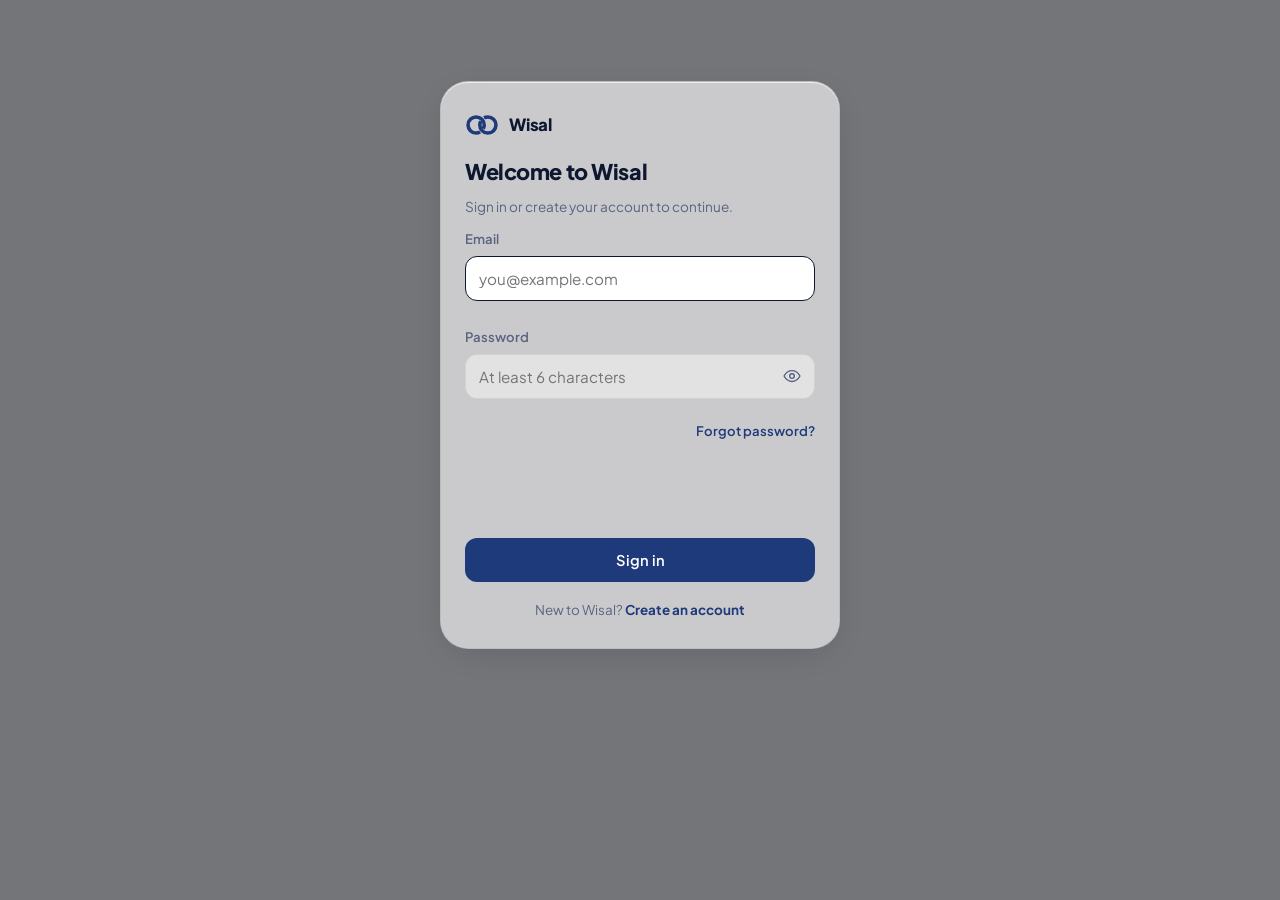
==== commit ce469e5c: "Add files via upload" ====
--- a/index.html
+++ b/index.html
@@ -5,15 +5,15 @@
 <meta name="viewport" content="width=device-width, initial-scale=1, viewport-fit=cover">
 <meta name="theme-color" content="#F3F5FA" media="(prefers-color-scheme: light)">
 <meta name="theme-color" content="#0A0E1A" media="(prefers-color-scheme: dark)">
-<link rel="manifest" href="/manifest.json">
+<link rel="manifest" href="./manifest.json">
 <meta name="color-scheme" content="light dark">
 <meta name="mobile-web-app-capable" content="yes">
 <meta name="apple-mobile-web-app-capable" content="yes">
 <meta name="apple-mobile-web-app-status-bar-style" content="black-translucent">
 <meta name="apple-mobile-web-app-title" content="Wisal">
 <meta name="application-name" content="Wisal">
-<link rel="icon" type="image/png" href="[data-uri]">
-<link rel="apple-touch-icon" href="[data-uri]">
+<link rel="icon" type="image/png" href="/favicon-64.png">
+<link rel="apple-touch-icon" href="/apple-touch-icon.png">
 <title>Wisal</title>
 <meta name="description" content="Wisal, a calm, private family life OS. Fifteen spaces for your household: family, health, money, meals, memories and more. Offline-first, your data stays on your device.">
 <link rel="preconnect" href="https://fonts.googleapis.com">
@@ -29,7 +29,7 @@
  <aside class="sidebar" id="sidebar" aria-label="Primary navigation">
  <div class="brand">
  <button class="brand__logo" id="brandLogo" data-action="avatar" title="Set your profile picture" aria-label="Set your profile picture">
- <span class="avt avt--none"><svg viewBox="0 0 24 24" aria-hidden="true"><circle cx="12" cy="8.4" r="3.9" fill="currentColor"/><path d="M4.6 20.4c0-4.1 3.3-6.6 7.4-6.6s7.4 2.5 7.4 6.6z" fill="currentColor"/></svg></span>
+ <svg stroke-linecap="butt" class="ico" viewBox="0 0 24 24" fill="none" stroke="currentColor" stroke-width="2.5"><circle cx="7.85" cy="12" r="5.7" stroke-dasharray="2.64 3.34 29.84"/><circle cx="16.15" cy="12" r="5.7" stroke-dasharray="20.54 3.34 11.93"/></svg>
  </button>
  <span class="brand__text">
  <span class="brand__name">Wisal</span>
@@ -545,11 +545,13 @@
  <nav class="subnav reveal" style="animation-delay:.08s" role="tablist" aria-label="Travel sections">
  <button class="subtab is-active" data-sub="travel-dashboard" role="tab" aria-selected="true"><svg class="ico" viewBox="0 0 24 24"><rect x="3.5" y="3.5" width="7" height="7" rx="2.2"/><rect x="13.5" y="3.5" width="7" height="7" rx="2.2"/><rect x="3.5" y="13.5" width="7" height="7" rx="2.2"/><rect x="13.5" y="13.5" width="7" height="7" rx="2.2"/></svg>Overview</button>
  <button class="subtab" data-sub="travel-trips" role="tab" aria-selected="false"><svg class="ico" viewBox="0 0 24 24"><path d="M10.5 20.5 9 14.8 3.8 13l16-8.5-4.6 15.7-4.7-2.2Z"/><path d="M9 14.8l10.6-9.9"/></svg>Trips</button>
+ <button class="subtab" data-sub="travel-packing" role="tab" aria-selected="false"><svg class="ico" viewBox="0 0 24 24"><rect x="5" y="8" width="14" height="12" rx="2.5"/><path d="M9 8V6.5A2.5 2.5 0 0 1 11.5 4h1A2.5 2.5 0 0 1 15 6.5V8"/><path d="M9 12v4M15 12v4"/></svg>Packing</button>
  <button class="subtab" data-sub="travel-bucket" role="tab" aria-selected="false"><svg class="ico" viewBox="0 0 24 24"><path d="M12 21s-6.5-5.3-6.5-10A6.5 6.5 0 0 1 12 4.5 6.5 6.5 0 0 1 18.5 11c0 4.7-6.5 10-6.5 10Z"/><circle cx="12" cy="10.8" r="2.3"/></svg>Bucket list</button>
  </nav>
  <div class="subpanels reveal" style="animation-delay:.14s">
  <section class="subpanel is-active" id="sub-travel-dashboard" role="tabpanel"><div id="tvOverview"></div></section>
  <section class="subpanel" id="sub-travel-trips" role="tabpanel"><div id="tvTrips"></div></section>
+ <section class="subpanel" id="sub-travel-packing" role="tabpanel"><div id="tvPacking"></div></section>
  <section class="subpanel" id="sub-travel-bucket" role="tabpanel"><div id="tvBucket"></div></section>
  </div>
  </div>
@@ -954,13 +956,16 @@
  <div class="auth__brand"><svg class="auth__mark" viewBox="0 0 24 24"><circle cx="7.85" cy="12" r="5.7" stroke-dasharray="2.64 3.34 29.84"/><circle cx="16.15" cy="12" r="5.7" stroke-dasharray="20.54 3.34 11.93"/></svg><span class="auth__name">Wisal</span></div>
  <h2 class="auth__t" id="authTitle">Welcome back</h2>
  <p class="auth__s" id="authNote"></p>
- <div class="fld"><label>Email</label><input type="email" id="authEmail" autocomplete="email" placeholder="you@example.com"></div>
- <div class="fld"><label>Password</label><input type="password" id="authPass" autocomplete="current-password" placeholder="At least 6 characters"></div>
+ <div class="fld" id="authEmailFld"><label for="authEmail">Email</label><input type="email" id="authEmail" autocomplete="email" inputmode="email" autocapitalize="none" spellcheck="false" placeholder="you@example.com"></div>
+ <div class="fld" id="authPassFld"><label for="authPass" id="authPassLbl">Password</label><div class="auth__pw"><input type="password" id="authPass" autocomplete="current-password" placeholder="At least 6 characters"><button class="auth__eye" type="button" data-auth-eye aria-label="Show password"><svg class="ico" viewBox="0 0 24 24" aria-hidden="true"><path d="M2.5 12S6 5.5 12 5.5 21.5 12 21.5 12 18 18.5 12 18.5 2.5 12 2.5 12z"/><circle cx="12" cy="12" r="2.8"/></svg></button></div></div>
+ <div class="fld" id="authPass2Fld" hidden><label for="authPass2">Confirm new password</label><div class="auth__pw"><input type="password" id="authPass2" autocomplete="new-password" placeholder="Type it once more"></div></div>
+ <button class="auth__forgot" id="authForgot" type="button" data-auth-forgot>Forgot password?</button>
  <div class="cf-turnstile-host" id="authCaptcha"></div>
  <div class="autherr" id="authErr" hidden></div>
  <button class="btn btn--primary auth__go" id="authGo" type="button">Sign in</button>
  <button class="auth__swap" id="authSwap" type="button" data-auth-toggle>New to Wisal? <b>Create an account</b></button>
  <button class="auth__swap" id="authResend" type="button" data-auth-resend hidden>Didn't get it? <b>Resend email</b></button>
+ <button class="auth__swap" id="authBack" type="button" data-auth-back hidden>Back to sign in</button>
  </div>
 </div>
 
@@ -1017,6 +1022,8 @@
 
 <script src="https://cdn.jsdelivr.net/npm/@supabase/supabase-js@2"></script>
 <script src="https://challenges.cloudflare.com/turnstile/v0/api.js?onload=onloadTurnstileCallback" async defer></script>
+<script src="/world.js"></script>
+<script src="/places.js"></script>
 <script src="/app.js"></script>
 </body>
 </html>
--- a/styles.css
+++ b/styles.css
@@ -2188,6 +2188,17 @@
 .cf-turnstile-host{display:flex;justify-content:center;min-height:65px;margin:2px 0}
 .auth__swap{font:inherit;font-size:.84rem;color:var(--text-2);background:none;border:0;cursor:pointer;padding:6px}
 .auth__swap b{color:var(--brand);font-weight:700}
+.auth [hidden]{display:none!important}
+.auth__forgot{align-self:flex-end;font:inherit;font-size:.82rem;font-weight:600;color:var(--brand);background:none;border:0;cursor:pointer;padding:2px 0;margin-top:-6px}
+.auth__forgot:hover{text-decoration:underline}
+.auth__pw{position:relative}
+.auth__pw input{padding-right:46px}
+.auth__eye{position:absolute;right:4px;top:50%;transform:translateY(-50%);width:38px;height:38px;display:grid;place-items:center;background:none;border:0;border-radius:10px;cursor:pointer;color:var(--text-2)}
+.auth__eye .ico{width:20px;height:20px}
+.auth__eye.is-on{color:var(--brand)}
+.autherr small{display:block;margin-top:4px;opacity:.7;font-size:.72rem;word-break:break-word}
+.auth__eye:focus-visible,.auth__forgot:focus-visible,.auth__swap:focus-visible{outline:2px solid var(--brand);outline-offset:2px}
+
 .auth__off{font:inherit;font-size:.8rem;color:var(--text-3);background:none;border:0;cursor:pointer;padding:4px;margin-top:2px}
 .auth__off:hover{color:var(--text)}
 .acct__soon{color:var(--text-3);font-size:.8rem}
@@ -4478,7 +4489,6 @@
   transition:background .18s var(--ease),border-color .18s var(--ease),
              color .16s var(--ease),transform .18s var(--ease),opacity .18s var(--ease)}
 .trd__barfill,.tvpk__barf,.bdg__pctf{transition:width .5s var(--ease)}
-.trd__body{animation:trdFade .22s var(--ease)}
 @keyframes trdFade{from{opacity:0}to{opacity:1}}
 @media (prefers-reduced-motion:reduce){
   .trd__body{animation:none}
@@ -4531,9 +4541,13 @@
 /* the trip view itself arrives rather than blinks into place */
 .trd{opacity:0;transition:opacity .24s var(--ease)}
 .trd.is-on{opacity:1}
-.trd.is-on .trd__cover{animation:trdCover .42s cubic-bezier(.22,1,.32,1)}
+/* Only while the trip is arriving. trdRender() rebuilds this markup on every
+   tap, so an animation left on the element itself replayed each time — that was
+   the flicker. The class is removed once the entrance is done. */
+.trd.is-entering .trd__cover{animation:trdCover .42s cubic-bezier(.22,1,.32,1)}
 @keyframes trdCover{from{transform:scale(1.035);opacity:.4}to{transform:none;opacity:1}}
-.trd.is-on .trd__ready{animation:sheetUp .34s cubic-bezier(.22,1,.32,1) .04s backwards}
+.trd.is-entering .trd__ready{animation:sheetUp .34s cubic-bezier(.22,1,.32,1) .04s backwards}
+.trd.is-entering .trd__body{animation:trdFade .22s var(--ease)}
 
 /* choices respond the moment they are touched */
 .wsel__o:active,.wdp__d:active,.wdp__o:active,.trd__tab:active,
@@ -4585,3 +4599,939 @@
 .avt--none svg{width:60%;height:60%;display:block}
 .brand__logo:hover .avt--none{color:var(--brand);
   background:color-mix(in srgb,var(--brand) 14%,var(--surface-2))}
+
+/* ==================== NO REPLAYED ENTRANCES ====================
+   .reveal and .subpanel animate on entry, but a section that re-renders after
+   an edit recreates those elements and the animation runs again — which reads
+   as a flicker on every tap. Once a view is settled, entrances are silent. */
+.app.is-settled .reveal{animation:none;opacity:1;transform:none}
+.app.is-settled .subpanel{animation:none}
+.app.is-settled #setGrid .set__card.pane-on{animation:none}
+
+/* ==================== THE JOURNEY MAP ====================
+   Real coastlines, drawn in the app's own palette. Countries are separate
+   paths, so each can carry its own name and respond on its own. */
+.fcard--map{padding-bottom:16px}
+.tvmap__count{font-family:var(--mono);font-size:.72rem;letter-spacing:.1em;
+  text-transform:uppercase;color:var(--text-3)}
+.tvmap{position:relative;margin-top:10px}
+.tvmap__svg{display:block;width:100%;height:auto;border-radius:var(--r-lg);
+  background:radial-gradient(120% 90% at 50% 0%,
+    color-mix(in srgb,var(--brand) 13%,var(--surface-2)), var(--surface-2) 70%)}
+
+/* land */
+.tvmap__c{fill:color-mix(in srgb,var(--brand) 24%,transparent);
+  stroke:color-mix(in srgb,var(--brand) 40%,transparent);
+  stroke-width:.7;stroke-linejoin:round;vector-effect:non-scaling-stroke;
+  transition:fill .2s var(--ease)}
+.tvmap__c:hover{fill:color-mix(in srgb,var(--brand) 40%,transparent)}
+[data-theme="dark"] .tvmap__c{
+  fill:color-mix(in srgb,var(--brand) 32%,transparent);
+  stroke:color-mix(in srgb,var(--brand) 52%,transparent)}
+[data-theme="dark"] .tvmap__c:hover{fill:color-mix(in srgb,var(--brand) 50%,transparent)}
+
+/* the line of the journey */
+.tvmap__route{fill:none;stroke:color-mix(in srgb,var(--brand-2) 75%,transparent);
+  stroke-width:2;stroke-linecap:round;stroke-dasharray:5 7;
+  vector-effect:non-scaling-stroke;opacity:.75;
+  animation:tvDraw 22s linear infinite}
+@keyframes tvDraw{to{stroke-dashoffset:-240}}
+
+/* pins */
+.tvmap__pin{cursor:pointer}
+.tvmap__halo{fill:currentColor;opacity:.18}
+.tvmap__dot{fill:currentColor;stroke:var(--surface-2);stroke-width:3;
+  vector-effect:non-scaling-stroke}
+.tvmap__pin--past{color:var(--text-3)}
+.tvmap__pin--planning{color:var(--brand-2)}
+.tvmap__pin--upcoming{color:var(--brand)}
+.tvmap__pin--ongoing{color:var(--ok,#2C7F6B)}
+.tvmap__pin--ongoing .tvmap__halo{animation:tvPulse 2.6s var(--ease) infinite}
+@keyframes tvPulse{0%,100%{opacity:.18}50%{opacity:.38}}
+.tvmap__pin .tvmap__dot,.tvmap__pin .tvmap__halo{transition:opacity .25s var(--ease)}
+.tvmap__pin:hover .tvmap__halo{opacity:.4}
+
+.tvmap__legend{display:flex;flex-wrap:wrap;gap:14px;margin-top:14px;padding:0 2px}
+.tvmap__k{display:inline-flex;align-items:center;gap:7px;font-size:.78rem;color:var(--text-2)}
+.tvmap__i{width:9px;height:9px;border-radius:50%;flex:none}
+.tvmap__i--past{background:var(--text-3)}
+.tvmap__i--planning{background:var(--brand-2)}
+.tvmap__i--upcoming{background:var(--brand)}
+.tvmap__i--ongoing{background:var(--ok,#2C7F6B)}
+.tvmap__empty,.tvmap__note{margin-top:12px;font-size:.82rem;color:var(--text-3);
+  text-align:center;line-height:1.5}
+@media (prefers-reduced-motion:reduce){
+  .tvmap__pin--ongoing .tvmap__halo,.tvmap__route{animation:none}
+}
+
+/* ==================== TRAVEL THAT THINKS ====================
+   Suggestions are offers, never impositions: quiet until useful, one tap to
+   accept, and they disappear once the family has answered for themselves. */
+.sug{margin:14px 0 4px;padding:16px 17px;border-radius:var(--r-lg);
+  background:linear-gradient(155deg,color-mix(in srgb,var(--brand) 10%,var(--surface)),var(--surface));
+  border:1px solid color-mix(in srgb,var(--brand) 26%,transparent)}
+.sug__h{display:flex;align-items:center;gap:9px;font-size:.92rem;font-weight:620;
+  color:var(--text);margin-bottom:6px}
+.sug__ic{flex:none;width:22px;height:22px;border-radius:7px;display:grid;place-items:center;
+  background:color-mix(in srgb,var(--brand) 16%,transparent);color:var(--brand)}
+.sug__ic svg{width:13px;height:13px}
+.sug__p{font-size:.85rem;color:var(--text-2);line-height:1.55;margin:0 0 12px}
+.sug__chips{display:flex;flex-wrap:wrap;gap:7px;margin:10px 0 13px}
+.sug__chips>*{flex:none}
+.sug__chip{border:1px solid var(--glass-hair);background:var(--surface-2);
+  color:var(--text-2);font:inherit;font-size:.84rem;padding:8px 13px;border-radius:999px;
+  cursor:pointer;transition:all .16s var(--ease)}
+.sug__chip:hover{border-color:color-mix(in srgb,var(--brand) 45%,transparent);
+  color:var(--brand);transform:translateY(-1px)}
+.sug__chip:active{transform:scale(.96)}
+.sug__all{width:100%;justify-content:center}
+
+/* ---- the single next step ---- */
+.trd__step{display:flex;align-items:center;gap:11px;flex-wrap:wrap}
+.trd__stepdot{flex:none;width:9px;height:9px;border-radius:50%;background:var(--text-3)}
+.trd__steptx{flex:1;min-width:0;font-weight:620;color:var(--text)}
+.trd__stepgo{flex:none;border:1px solid var(--glass-hair);background:var(--surface-2);
+  color:var(--brand);font:inherit;font-size:.82rem;font-weight:620;padding:7px 14px;
+  border-radius:999px;cursor:pointer;transition:all .16s var(--ease)}
+.trd__stepgo:hover{border-color:color-mix(in srgb,var(--brand) 45%,transparent);
+  background:color-mix(in srgb,var(--brand) 10%,transparent)}
+.trd__stepgo:active{transform:scale(.97)}
+.trd__step--urgent .trd__stepdot{background:var(--danger,#d9534f);
+  box-shadow:0 0 0 4px color-mix(in srgb,var(--danger,#d9534f) 18%,transparent)}
+.trd__step--urgent .trd__steptx{color:var(--danger,#d9534f)}
+.trd__step--warn .trd__stepdot{background:var(--warn,#BE8E3C)}
+.trd__step--calm .trd__stepdot{background:var(--brand)}
+.trd__step--done .trd__stepdot{background:var(--ok,#2C7F6B)}
+.trd__step--done .trd__steptx{color:var(--ok,#2C7F6B)}
+.trd__also{display:block;margin-top:9px;font-size:.8rem;color:var(--text-3);
+  font-family:var(--mono);letter-spacing:.02em;overflow-wrap:anywhere}
+
+/* ==================== TRIP CARDS: ONE SHAPE ====================
+   Cards were growing to fit their contents, so a card with a photo and a note
+   towered over one without, and the grid turned into a staircase. Now every
+   card has the same skeleton: cover, title block, chips, note, actions — and
+   the actions always sit on the same line. */
+#tvTrips .cklist{align-items:stretch}
+.tvcard{display:flex;flex-direction:column;height:100%;overflow:hidden}
+.rcard__photo{flex:none;height:170px;overflow:hidden;background:var(--surface-2)}
+.rcard__photo img{width:100%;height:100%;object-fit:cover;display:block}
+/* no photo: a calm monogram instead of a hole */
+.rcard__photo--none{display:grid;place-items:center;
+  background:linear-gradient(155deg,color-mix(in srgb,var(--brand) 20%,var(--surface-2)),var(--surface-2))}
+.rcard__photo--none span{font-size:2.6rem;font-weight:760;letter-spacing:-.03em;
+  color:color-mix(in srgb,var(--brand) 55%,transparent)}
+.tvcard .rcard__body{flex:1;display:flex;flex-direction:column;gap:10px;padding:15px 16px 14px}
+.tvcard .lncard__top{align-items:flex-start;gap:10px}
+.tvcard .rcard__t{font-size:1.06rem;line-height:1.3;overflow-wrap:anywhere}
+.tvcard .lncard__s{margin-top:3px}
+.tvcard .tvpill{flex:none;white-space:nowrap}
+/* the note may vary in length, but it must not push the buttons around */
+.tvcard .lncard__note{display:-webkit-box;-webkit-line-clamp:2;-webkit-box-orient:vertical;
+  overflow:hidden;font-size:.86rem;line-height:1.5;color:var(--text-2)}
+/* actions pinned to the bottom of every card, always level */
+.tvcard .lncard__acts{margin-top:auto;padding-top:12px;border-top:1px solid var(--glass-hair)}
+.tvcard .chiplist{min-height:0}
+@media (min-width:1000px){
+  .rcard__photo{height:190px}
+}
+
+/* ---- Every card grid in the app, evened out ----
+   align-items:start let each card keep its own height, which is what made the
+   rows look ragged. Stretching them and pinning the actions to the bottom gives
+   each grid one clean baseline. */
+.jlist,.trj__wrap,.trx__list--docs{align-items:stretch}
+.jlist>*,.trj__wrap>*,.trx__list--docs>*{display:flex;flex-direction:column;height:100%}
+.jentry--cover .jentry__in{flex:1;display:flex;flex-direction:column}
+.jentry .jentry__acts{margin-top:auto;padding-top:12px}
+.trj__e .trj__t{display:-webkit-box;-webkit-line-clamp:4;-webkit-box-orient:vertical;overflow:hidden}
+.trx__list--docs .trx__c{display:flex;flex-direction:column}
+.trx__list--docs .trx__shot,.trx__list--docs .trx__shotimg{margin-top:auto}
+/* journal entry text on the card is a taste, the reader shows the whole thing */
+.jentry__body{display:-webkit-box;-webkit-line-clamp:3;-webkit-box-orient:vertical;overflow:hidden}
+
+/* ==================== BREATHING ROOM, EVERYWHERE ====================
+   Pinning actions to the bottom with margin-top:auto silently replaced the
+   spacing they used to have, and dropped their divider. Every stacked block in
+   a card now keeps a minimum of its own space, whether or not it is pinned. */
+
+/* --- journal cards --- */
+.jentry__acts{margin-top:auto!important;padding-top:14px;
+  border-top:1px solid var(--border);gap:8px}
+.jentry--cover .jentry__in>*+*{margin-top:11px}
+.jentry__body{margin-top:0}
+.jtags{margin-top:0}
+.jentry__title{line-height:1.35}
+.jentry__meta{margin-top:4px}
+
+/* --- trip cards --- */
+.tvcard .lncard__acts{margin-top:auto!important;padding-top:13px;
+  border-top:1px solid var(--glass-hair);gap:8px}
+.tvcard .rcard__body>*+*{margin-top:0}
+
+/* --- documents, bookings, trip journal --- */
+.trx__list--docs .trx__shot,.trx__list--docs .trx__shotimg{margin-top:auto!important;
+  margin-bottom:0}
+.trx__c>*+*{margin-top:12px}
+.trj__e>*+*{margin-top:11px}
+.trj__d{margin-bottom:0}
+
+/* --- anywhere a row of buttons closes a card --- */
+.set__card>*+*{margin-top:12px}
+.fcard>*+*{margin-top:12px}
+.fcard__h{margin-bottom:0}
+.vrow+.vrow{margin-top:8px}
+
+/* --- generic safety: stacked text inside any card keeps a line of air --- */
+.lncard__hl>*+*{margin-top:4px}
+.rcard__body .lncard__note{margin-top:2px}
+
+/* the two remaining pinned rows had no padding of their own */
+#commWrap .chat>.composer{padding-top:10px}
+.plw-add{margin-top:auto;padding-top:12px}
+
+/* ==================== DOCUMENT & BOOKING CARDS — FINAL SPACING ====================
+   Three later rules had quietly overridden earlier ones: .trx__body's gap fell
+   to 4px, .trx__exp's 9px became 2px, and margin-top:auto pulled the photo
+   button flush against the badge. Declared last, together, so the card has one
+   consistent rhythm instead of whatever won by accident. */
+.trx__c{padding:17px}
+.trx__top{align-items:flex-start;gap:13px}
+.trx__body{display:flex;flex-direction:column;gap:7px}
+.trx__t{font-size:1rem;font-weight:640;line-height:1.35}
+.trx__m{margin:0;line-height:1.45}
+.trx__exp{align-self:flex-start;margin:3px 0 0;padding:6px 12px}
+/* the photo button is a separate action, not part of the details above it */
+.trx__shot{width:100%;justify-content:center;margin-top:16px!important;padding:12px}
+.trx__shotimg{margin-top:16px!important;margin-bottom:0}
+/* when cards are stretched in a grid, the action still sits at the foot —
+   but with real space above it, never touching */
+.trx__list--docs .trx__c{display:flex;flex-direction:column}
+.trx__list--docs .trx__shot,
+.trx__list--docs .trx__shotimg{margin-top:auto!important}
+.trx__list--docs .trx__top{margin-bottom:16px}
+.trx__ref{margin-top:14px}
+
+/* ==================== TRAVEL DAY ====================
+   Large, calm, readable at arm's length in an airport. */
+.live__head{display:flex;align-items:baseline;justify-content:space-between;gap:12px;margin-bottom:16px}
+.live__d{font-family:var(--mono);font-size:.7rem;font-weight:700;letter-spacing:.16em;
+  text-transform:uppercase;color:var(--brand)}
+.live__date{font-size:.86rem;color:var(--text-3)}
+.live__next{padding:20px;border-radius:var(--r-lg);margin-bottom:22px;
+  background:linear-gradient(155deg,color-mix(in srgb,var(--brand) 16%,var(--surface)),var(--surface));
+  border:1px solid color-mix(in srgb,var(--brand) 32%,transparent)}
+.live__next--done{background:linear-gradient(155deg,color-mix(in srgb,var(--ok,#2C7F6B) 12%,var(--surface)),var(--surface));
+  border-color:color-mix(in srgb,var(--ok,#2C7F6B) 28%,transparent)}
+.live__next--empty{background:var(--surface);border-color:var(--glass-hair)}
+.live__nlbl{font-family:var(--mono);font-size:.66rem;font-weight:700;letter-spacing:.15em;
+  text-transform:uppercase;color:var(--text-3);margin-bottom:9px}
+.live__nrow{display:flex;align-items:baseline;gap:13px;flex-wrap:wrap}
+.live__nt{font-family:var(--mono);font-size:1.15rem;font-weight:700;color:var(--brand);flex:none}
+.live__ntt{font-size:1.2rem;font-weight:700;letter-spacing:-.02em;color:var(--text);
+  overflow-wrap:anywhere}
+.live__nn{margin-top:9px;font-size:.9rem;color:var(--text-2);line-height:1.55}
+.live__past{display:flex;flex-direction:column;gap:2px;margin-bottom:20px}
+.live__p{display:flex;gap:14px;padding:9px 12px;border-radius:10px;font-size:.88rem;
+  color:var(--text-3)}
+.live__p span:first-child{font-family:var(--mono);flex:none;width:72px}
+.live__p span:last-child{text-decoration:line-through;text-decoration-thickness:1px}
+.live__quick{display:grid;grid-template-columns:1fr;gap:9px;margin-bottom:20px}
+@media (min-width:560px){ .live__quick{grid-template-columns:repeat(3,1fr)} }
+.live__q{display:flex;align-items:center;justify-content:center;gap:9px;padding:16px 14px;
+  border-radius:var(--r-md);border:1px solid var(--glass-hair);background:var(--surface);
+  color:var(--text);font:inherit;font-size:.92rem;font-weight:600;cursor:pointer;
+  transition:border-color .16s,transform .16s var(--ease),background .16s}
+.live__q:hover{border-color:color-mix(in srgb,var(--brand) 40%,transparent);transform:translateY(-1px)}
+.live__q:active{transform:scale(.98)}
+.live__qic{flex:none;display:grid;place-items:center;color:var(--brand)}
+.live__qic svg{width:17px;height:17px}
+.live__money{display:flex;align-items:baseline;gap:9px;flex-wrap:wrap;padding:14px 16px;
+  border-radius:var(--r-md);background:var(--surface-2);border:1px solid var(--glass-hair);
+  font-size:.88rem;color:var(--text-2)}
+.live__money b{font-size:1.08rem;color:var(--text)}
+.live__mof{color:var(--text-3)}
+
+/* ==================== WHO OWES WHAT ==================== */
+.pk__who{flex:none;border:1px solid var(--glass-hair);background:transparent;
+  color:var(--text-3);font:inherit;font-size:.74rem;font-weight:600;padding:4px 10px;
+  border-radius:999px;cursor:pointer;transition:all .16s var(--ease)}
+.pk__who:hover{border-color:color-mix(in srgb,var(--brand) 40%,transparent);color:var(--brand)}
+.pk__who.is-set{background:color-mix(in srgb,var(--brand) 13%,transparent);
+  border-color:transparent;color:var(--brand)}
+.pk__who-row{display:flex;flex-wrap:wrap;gap:8px;margin-bottom:18px}
+.pk__whochip{display:inline-flex;align-items:center;gap:7px;font-size:.8rem;color:var(--text-2);
+  padding:7px 13px;border-radius:999px;background:var(--surface-2);border:1px solid var(--glass-hair)}
+.pk__whochip b{color:var(--text);font-weight:640}
+
+/* ==================== THE JOURNEY, AFTERWARDS ==================== */
+.sum{padding:22px;border-radius:var(--r-lg);margin-bottom:24px;
+  background:linear-gradient(160deg,color-mix(in srgb,var(--brand) 12%,var(--surface)),var(--surface));
+  border:1px solid color-mix(in srgb,var(--brand) 26%,transparent)}
+.sum__eyebrow{font-family:var(--mono);font-size:.66rem;font-weight:700;letter-spacing:.16em;
+  text-transform:uppercase;color:var(--brand)}
+.sum__t{font-size:1.55rem;font-weight:770;letter-spacing:-.03em;margin:7px 0 4px;color:var(--text)}
+.sum__dates{font-size:.88rem;color:var(--text-3);margin-bottom:20px}
+.sum__grid{display:grid;grid-template-columns:repeat(auto-fit,minmax(140px,1fr));gap:12px}
+.sum__s{padding:14px 15px;border-radius:var(--r-md);background:var(--surface);
+  border:1px solid var(--glass-hair)}
+.sum__sl{font-size:.72rem;color:var(--text-3);margin-bottom:5px}
+.sum__sv{font-size:1.02rem;font-weight:680;color:var(--text);overflow-wrap:anywhere}
+.sum__mem{display:flex;gap:15px;align-items:flex-start;margin-top:20px;padding:15px;
+  border-radius:var(--r-md);background:var(--surface);border:1px solid var(--glass-hair)}
+.sum__memph{flex:none;width:96px;height:96px;border-radius:12px;overflow:hidden;background:var(--surface-2)}
+.sum__memph img{width:100%;height:100%;object-fit:cover;display:block}
+.sum__memtx{flex:1;min-width:0}
+.sum__memd{font-family:var(--mono);font-size:.68rem;font-weight:700;letter-spacing:.13em;
+  text-transform:uppercase;color:var(--brand);margin-bottom:7px}
+.sum__memq{font-size:.92rem;line-height:1.6;color:var(--text-2);overflow-wrap:anywhere}
+.sum__note{margin-top:16px;font-size:.82rem;color:var(--text-3);line-height:1.5}
+
+/* ==================== TASKS WITH DATES AND OWNERS ==================== */
+.trd__prepRow{display:flex;align-items:center;gap:10px;padding:2px 0;flex-wrap:wrap}
+.trd__prepRow .trd__prepI{flex:1;min-width:180px}
+.trd__prepRow.is-done .trd__box{background:var(--brand);border-color:var(--brand)}
+.trd__prepRow.is-done .trd__box svg{opacity:1}
+.trd__prepRow.is-done .trd__prepT{color:var(--text-3);text-decoration:line-through;
+  text-decoration-thickness:1px}
+.tk__meta{display:inline-flex;align-items:center;gap:6px;flex:none;padding-right:6px}
+.tk__due,.tk__who{border:1px solid var(--glass-hair);background:transparent;color:var(--text-3);
+  font:inherit;font-size:.73rem;font-weight:600;padding:5px 11px;border-radius:999px;
+  cursor:pointer;white-space:nowrap;transition:all .16s var(--ease)}
+.tk__due:hover,.tk__who:hover{border-color:color-mix(in srgb,var(--brand) 40%,transparent);
+  color:var(--brand)}
+.tk__who.is-set{background:color-mix(in srgb,var(--brand) 13%,transparent);
+  border-color:transparent;color:var(--brand)}
+.tk__due.is-set{background:var(--surface-2);color:var(--text-2);border-color:var(--glass-hair)}
+.tk__due.is-soon{background:color-mix(in srgb,var(--warn,#BE8E3C) 16%,transparent);
+  color:var(--warn-strong,#8a6524);border-color:transparent}
+.tk__due.is-late{background:color-mix(in srgb,var(--danger,#d9534f) 15%,transparent);
+  color:var(--danger,#d9534f);border-color:transparent;font-weight:700}
+.tk__x{border:0;background:transparent;color:var(--text-3);cursor:pointer;padding:5px;
+  border-radius:8px;opacity:0;transition:opacity .15s,color .15s}
+.trd__prepRow:hover .tk__x{opacity:1}
+.tk__x:hover{color:var(--danger,#d9534f)}
+.tk__x svg{width:14px;height:14px;fill:none;stroke:currentColor;stroke-width:2}
+.tk__add{display:flex;gap:9px;margin-top:14px;padding-top:14px;border-top:1px solid var(--glass-hair)}
+.tk__add input{flex:1;min-width:0}
+@media (max-width:560px){
+  .trd__prepRow{gap:8px}
+  .tk__meta{width:100%;padding-left:33px}
+}
+
+/* ==================== LOADING · ERROR · OFFLINE (§19) ====================
+   Never a blank rectangle: a shape while waiting, a plain sentence when
+   something failed, and a way back. */
+.sk{display:flex;flex-direction:column;gap:10px}
+.sk__row{height:60px;border-radius:var(--r-md);background:var(--surface-2);
+  position:relative;overflow:hidden}
+.sk__row::after{content:'';position:absolute;inset:0;transform:translateX(-100%);
+  background:linear-gradient(90deg,transparent,color-mix(in srgb,var(--text-3) 12%,transparent),transparent);
+  animation:skShine 1.4s ease-in-out infinite}
+@keyframes skShine{to{transform:translateX(100%)}}
+.sk__row:nth-child(2){opacity:.72}
+.sk__row:nth-child(3){opacity:.48}
+.errbox{padding:22px 20px;border-radius:var(--r-lg);text-align:center;
+  background:var(--surface);border:1px solid color-mix(in srgb,var(--danger,#d9534f) 26%,transparent)}
+.errbox__t{font-weight:660;color:var(--text);margin-bottom:6px}
+.errbox__p{font-size:.88rem;color:var(--text-2);line-height:1.55;margin-bottom:14px}
+.offline-note{display:flex;align-items:center;gap:9px;padding:11px 14px;border-radius:var(--r-md);
+  background:color-mix(in srgb,var(--warn,#BE8E3C) 12%,transparent);
+  border:1px solid color-mix(in srgb,var(--warn,#BE8E3C) 26%,transparent);
+  font-size:.85rem;color:var(--text-2);margin-bottom:14px}
+@media (prefers-reduced-motion:reduce){ .sk__row::after{animation:none} }
+
+/* ==================== EMERGENCY ==================== */
+.sos__nums{display:grid;grid-template-columns:repeat(auto-fit,minmax(140px,1fr));gap:11px}
+.sos__n{display:flex;flex-direction:column;gap:5px;padding:17px 16px;border-radius:var(--r-lg);
+  text-decoration:none;background:linear-gradient(155deg,color-mix(in srgb,var(--danger,#d9534f) 13%,var(--surface)),var(--surface));
+  border:1px solid color-mix(in srgb,var(--danger,#d9534f) 28%,transparent);
+  transition:transform .16s var(--ease),border-color .16s}
+.sos__n:hover{transform:translateY(-2px);border-color:color-mix(in srgb,var(--danger,#d9534f) 50%,transparent)}
+.sos__n:active{transform:scale(.98)}
+.sos__nl{font-size:.74rem;color:var(--text-3);font-family:var(--mono);letter-spacing:.1em;
+  text-transform:uppercase}
+.sos__nv{font-size:1.5rem;font-weight:780;letter-spacing:-.02em;color:var(--danger,#d9534f)}
+.sos__where{margin-top:12px;font-size:.82rem;color:var(--text-3);text-align:center}
+.sos__call{flex:none;padding:8px 16px;border-radius:999px;text-decoration:none;
+  font-size:.82rem;font-weight:640;color:var(--brand);
+  background:color-mix(in srgb,var(--brand) 13%,transparent)}
+.sos__call:hover{background:color-mix(in srgb,var(--brand) 22%,transparent)}
+
+/* ==================== PACKING TEMPLATES ==================== */
+.tpl{margin-top:16px}
+.tpl__row{display:flex;flex-wrap:wrap;gap:8px;margin-bottom:10px}
+.tpl__row>*{flex:none}
+.tpl__chip{display:inline-flex;align-items:center;gap:8px;border:1px solid var(--glass-hair);
+  background:var(--surface);color:var(--text-2);font:inherit;font-size:.84rem;font-weight:600;
+  padding:9px 12px 9px 14px;border-radius:999px;cursor:pointer;transition:all .16s var(--ease)}
+.tpl__chip:hover{border-color:color-mix(in srgb,var(--brand) 42%,transparent);color:var(--brand)}
+.tpl__n{font-family:var(--mono);font-size:.72rem;color:var(--text-3);
+  background:var(--surface-2);padding:2px 7px;border-radius:999px}
+.tpl__x{color:var(--text-3);font-size:1.05rem;line-height:1;padding:0 2px;border-radius:6px}
+.tpl__x:hover{color:var(--danger,#d9534f)}
+.tpl__save{width:100%;padding:12px;border-radius:var(--r-md);border:1px dashed var(--border-strong);
+  background:transparent;color:var(--text-2);font:inherit;font-size:.86rem;cursor:pointer;
+  transition:all .16s var(--ease)}
+.tpl__save:hover{border-color:color-mix(in srgb,var(--brand) 45%,transparent);color:var(--brand)}
+
+/* storage nearing the limit */
+#storageMode.is-tight{color:var(--warn-strong,#8a6524);font-weight:640}
+
+/* ==================== RICHER ITINERARY EVENTS ==================== */
+.itn__bits{display:flex;flex-wrap:wrap;gap:8px;margin-top:5px}
+.itn__bit{display:inline-flex;align-items:center;gap:5px;font-size:.76rem;color:var(--text-3);
+  font-family:var(--mono);letter-spacing:.02em}
+.itn__bit svg{width:12px;height:12px;fill:none;stroke:currentColor;stroke-width:1.8}
+.itn__place,.itn__cost{min-width:0}
+.itn__cost{max-width:110px}
+@media (max-width:620px){
+  .itn__add{grid-template-columns:auto 1fr}
+  .itn__add .itn__place{grid-column:1/-1}
+  .itn__add .itn__cost{grid-column:1/-1;max-width:none}
+}
+
+/* ==================== FOREIGN CURRENCY, HONESTLY ==================== */
+.bdg__planned{margin:-8px 0 16px;font-size:.85rem;color:var(--text-2)}
+.bdg__planned b{color:var(--text)}
+.bdg__conv{display:block;font-style:normal;font-size:.76rem;color:var(--text-3);margin-top:2px}
+.fx{margin-bottom:22px;padding:16px 17px;border-radius:var(--r-lg);background:var(--surface);
+  border:1px solid color-mix(in srgb,var(--warn,#BE8E3C) 26%,transparent)}
+.fx__h{font-size:.92rem;font-weight:620;color:var(--text);margin-bottom:6px}
+.fx__p{font-size:.83rem;color:var(--text-2);line-height:1.55;margin:0 0 14px}
+.fx__row{display:flex;align-items:center;gap:9px;flex-wrap:wrap;padding:9px 0;
+  border-top:1px solid var(--glass-hair)}
+.fx__row:first-of-type{border-top:0}
+.fx__c{font-family:var(--mono);font-size:.88rem;font-weight:620;color:var(--text);flex:none}
+.fx__eq{font-size:.78rem;color:var(--text-3);flex:none}
+.fx__in{width:112px;flex:none;text-align:right}
+.fx__home{font-family:var(--mono);font-size:.8rem;color:var(--text-3);flex:none}
+@media (max-width:520px){
+  .fx__row{gap:7px}
+  .fx__c{width:100%}
+}
+
+/* ==================== JOURNAL · TODAY ====================
+   Calm and unhurried. Writing is the only thing asked for; everything else is
+   offered quietly and folds away again. Deliberately restrained — a journal
+   should feel like paper, not a dashboard. */
+.jt__hello{margin-bottom:22px}
+.jt__hi{font-size:1.6rem;font-weight:760;letter-spacing:-.03em;color:var(--text)}
+.jt__date{margin-top:5px;font-family:var(--mono);font-size:.74rem;letter-spacing:.14em;
+  text-transform:uppercase;color:var(--text-3)}
+.jt__card{padding:20px;border-radius:var(--r-lg);background:var(--surface);
+  border:1px solid var(--glass-hair);margin-bottom:16px}
+.jt__q{font-size:1rem;font-weight:620;color:var(--text);margin-bottom:14px}
+
+/* mood: colour is the whole signal, no faces */
+.jt__moods{display:grid;grid-template-columns:repeat(5,1fr);gap:8px}
+.jt__mood{display:flex;flex-direction:column;align-items:center;gap:8px;padding:13px 4px;
+  border:1px solid var(--glass-hair);background:transparent;border-radius:var(--r-md);
+  cursor:pointer;transition:border-color .18s var(--ease),background .18s,transform .16s var(--ease)}
+.jt__mood:hover{transform:translateY(-2px);border-color:color-mix(in srgb,var(--mc) 55%,transparent)}
+.jt__mood:active{transform:scale(.97)}
+.jt__mdot{width:16px;height:16px;border-radius:50%;background:var(--mc);opacity:.5;
+  transition:opacity .18s,transform .18s var(--ease)}
+.jt__ml{font-size:.72rem;color:var(--text-3);font-weight:560}
+.jt__mood.is-on{background:color-mix(in srgb,var(--mc) 12%,transparent);
+  border-color:color-mix(in srgb,var(--mc) 45%,transparent)}
+.jt__mood.is-on .jt__mdot{opacity:1;transform:scale(1.15)}
+.jt__mood.is-on .jt__ml{color:var(--text);font-weight:640}
+
+/* writing */
+.jt__write{padding-bottom:18px}
+.jt__ta{width:100%;min-height:110px;resize:vertical;border:0;background:transparent;
+  color:var(--text);font:inherit;font-size:1rem;line-height:1.7;padding:0;outline:none}
+.jt__ta::placeholder{color:var(--text-3)}
+.jt__row{display:flex;flex-wrap:wrap;gap:8px;margin-top:16px;padding-top:15px;
+  border-top:1px solid var(--glass-hair)}
+.jt__row>*{flex:none}
+.jt__chip{display:inline-flex;align-items:center;gap:7px;padding:8px 14px;border-radius:999px;
+  border:1px solid var(--glass-hair);background:transparent;color:var(--text-2);
+  font:inherit;font-size:.84rem;font-weight:580;cursor:pointer;transition:all .16s var(--ease)}
+.jt__chip:hover{color:var(--brand);border-color:color-mix(in srgb,var(--brand) 40%,transparent)}
+.jt__chip.is-on{background:color-mix(in srgb,var(--brand) 12%,transparent);
+  border-color:transparent;color:var(--brand)}
+.jt__chip .ico{width:15px;height:15px}
+.jt__sub{margin-top:14px}
+.jt__sublbl{display:block;font-size:.78rem;color:var(--text-3);margin-bottom:7px}
+.jt__thumb{position:relative;margin-top:14px;width:100%;max-width:300px;aspect-ratio:3/2;
+  border-radius:var(--r-md);overflow:hidden;background:var(--surface-2)}
+.jt__thumb img{width:100%;height:100%;object-fit:cover;display:block}
+.jt__thumbx{position:absolute;top:8px;right:8px;width:28px;height:28px;border-radius:50%;
+  border:0;background:rgba(10,16,34,.62);color:#fff;font-size:1.1rem;line-height:1;cursor:pointer;
+  -webkit-backdrop-filter:blur(8px);backdrop-filter:blur(8px)}
+.jt__save{width:100%;justify-content:center;margin-top:18px;padding:14px}
+
+/* the day's records, and earlier years */
+.jt__sec{margin-top:26px}
+.jt__sech{font-family:var(--mono);font-size:.66rem;font-weight:700;letter-spacing:.15em;
+  text-transform:uppercase;color:var(--text-3);margin-bottom:11px}
+.jt__list{display:flex;flex-direction:column;gap:2px}
+.jrow{display:flex;align-items:center;gap:13px;width:100%;padding:13px 14px;border:0;
+  background:transparent;border-radius:var(--r-md);cursor:pointer;text-align:left;
+  transition:background .16s}
+.jrow:hover{background:var(--surface-2)}
+.jrow__dot{flex:none;width:9px;height:9px;border-radius:50%;background:var(--border-strong)}
+.jrow__ph{flex:none;width:44px;height:44px;border-radius:11px;overflow:hidden;background:var(--surface-2)}
+.jrow__ph img{width:100%;height:100%;object-fit:cover;display:block}
+.jrow__main{flex:1;min-width:0;display:flex;flex-direction:column;gap:3px}
+.jrow__t{font-size:.95rem;font-weight:600;color:var(--text);overflow:hidden;
+  text-overflow:ellipsis;white-space:nowrap}
+.jrow__s{font-size:.8rem;color:var(--text-3);overflow:hidden;text-overflow:ellipsis;white-space:nowrap}
+.jrow__fav{flex:none;color:var(--brand);opacity:.8}
+.jrow__fav .ico{width:14px;height:14px}
+@media (max-width:520px){
+  .jt__moods{grid-template-columns:repeat(5,1fr);gap:5px}
+  .jt__ml{font-size:.64rem}
+  .jt__card{padding:17px}
+}
+
+/* ==================== JOURNAL · TIMELINE ====================
+   A life archive, not a table. Grouped by how people remember time, with the
+   photograph doing the remembering wherever there is one. */
+.tl__search{position:relative;display:flex;align-items:center;gap:10px;padding:12px 15px;
+  border-radius:999px;background:var(--surface);border:1px solid var(--glass-hair);margin-bottom:14px}
+.tl__search .ico{width:17px;height:17px;flex:none;color:var(--text-3)}
+.tl__search input{flex:1;min-width:0;border:0;background:transparent;color:var(--text);
+  font:inherit;font-size:.94rem;outline:none;-webkit-appearance:none}
+.tl__search input::-webkit-search-cancel-button{display:none}
+.tl__clear{flex:none;border:0;background:transparent;color:var(--text-3);font-size:1.2rem;
+  line-height:1;cursor:pointer;padding:0 4px}
+.tl__clear:hover{color:var(--text)}
+.tl__filters{display:flex;flex-wrap:wrap;gap:7px;margin-bottom:22px}
+.tl__filters>*{flex:none}
+.tl__f{display:inline-flex;align-items:center;gap:7px;padding:7px 13px;border-radius:999px;
+  border:1px solid var(--glass-hair);background:transparent;color:var(--text-2);
+  font:inherit;font-size:.82rem;font-weight:580;cursor:pointer;transition:all .16s var(--ease)}
+.tl__f:hover{color:var(--text);border-color:var(--border-strong)}
+.tl__f.is-on{background:color-mix(in srgb,var(--brand) 12%,transparent);
+  border-color:transparent;color:var(--brand);font-weight:660}
+.tl__fn{font-family:var(--mono);font-size:.7rem;opacity:.65}
+
+.tl__g{margin-bottom:30px}
+.tl__gh{display:flex;align-items:baseline;gap:10px;font-family:var(--mono);font-size:.68rem;
+  font-weight:700;letter-spacing:.15em;text-transform:uppercase;color:var(--text-3);
+  padding-bottom:11px;margin-bottom:14px;border-bottom:1px solid var(--border)}
+.tl__gn{font-size:.66rem;color:var(--brand);letter-spacing:.06em}
+.tl__items{display:flex;flex-direction:column;gap:12px}
+@media (min-width:900px){
+  .tl__items{display:grid;grid-template-columns:repeat(auto-fill,minmax(300px,1fr));
+    gap:14px;align-items:stretch}
+  .tl__items>*{height:100%}
+}
+
+.tlc{display:flex;flex-direction:column;border-radius:var(--r-lg);background:var(--surface);
+  border:1px solid var(--glass-hair);overflow:hidden;cursor:pointer;text-align:left;
+  transition:border-color .18s var(--ease),transform .18s var(--ease)}
+.tlc:hover{border-color:color-mix(in srgb,var(--brand) 32%,transparent);transform:translateY(-2px)}
+.tlc__ph{flex:none;height:168px;overflow:hidden;background:var(--surface-2)}
+.tlc__ph img{width:100%;height:100%;object-fit:cover;display:block}
+.tlc__in{flex:1;display:flex;flex-direction:column;padding:15px 16px 16px}
+.tlc__top{display:flex;align-items:center;gap:9px;margin-bottom:9px}
+.tlc__day{font-family:var(--mono);font-size:.68rem;font-weight:700;letter-spacing:.12em;
+  color:var(--text-3)}
+.tlc__type{font-size:.68rem;font-weight:640;padding:3px 9px;border-radius:999px;
+  background:color-mix(in srgb,var(--brand) 12%,transparent);color:var(--brand)}
+.tlc__mood{width:9px;height:9px;border-radius:50%;flex:none}
+.tlc__fav{color:var(--brand);display:inline-flex}
+.tlc__fav .ico{width:13px;height:13px}
+.tlc__menu{margin-left:auto;flex:none;border:0;background:transparent;color:var(--text-3);
+  font-size:1.15rem;line-height:1;cursor:pointer;padding:2px 6px;border-radius:8px;
+  opacity:0;transition:opacity .16s,color .16s,background .16s}
+.tlc:hover .tlc__menu{opacity:1}
+.tlc__menu:hover{color:var(--text);background:var(--surface-2)}
+.tlc__t{font-size:1.02rem;font-weight:660;line-height:1.35;color:var(--text);
+  margin:0 0 7px;overflow-wrap:anywhere}
+.tlc__b{font-size:.9rem;line-height:1.6;color:var(--text-2);margin:0;
+  display:-webkit-box;-webkit-line-clamp:3;-webkit-box-orient:vertical;overflow:hidden}
+.tlc__tags{display:flex;flex-wrap:wrap;gap:6px;margin-top:auto;padding-top:12px}
+.tlc__tag{font-size:.72rem;color:var(--text-3);padding:3px 9px;border-radius:999px;
+  background:var(--surface-2)}
+.tl__empty{padding:46px 22px;text-align:center}
+.tl__empty p{font-size:1.06rem;color:var(--text);margin:0 0 6px}
+.tl__esub{font-size:.9rem!important;color:var(--text-2)!important;margin-bottom:18px!important}
+@media (max-width:520px){
+  .tlc__ph{height:180px}
+  .tl__filters{gap:6px}
+}
+
+/* ==================== READING A MEMORY ====================
+   Generous, quiet, unhurried. The photograph leads, the words have room, and
+   the controls stay out of the way until wanted. */
+.jread{position:fixed;inset:0;z-index:1250;display:none;align-items:center;justify-content:center;
+  padding:0;background:color-mix(in srgb,#060B18 76%,transparent);
+  -webkit-backdrop-filter:blur(14px);backdrop-filter:blur(14px);opacity:0;
+  transition:opacity .24s var(--ease)}
+.jread.is-on{display:flex;opacity:1}
+.jread__box{position:relative;width:min(620px,100%);height:100%;max-height:100%;
+  display:flex;flex-direction:column;background:var(--surface);
+  animation:sheetUp .32s cubic-bezier(.22,1,.32,1)}
+@media (min-width:680px){
+  .jread{padding:26px}
+  .jread__box{height:auto;max-height:92vh;border-radius:26px;overflow:hidden;
+    border:1px solid var(--glass-hair);box-shadow:var(--sh-3)}
+}
+.jread__bar{display:flex;align-items:center;gap:8px;padding:12px 14px;flex:none;
+  border-bottom:1px solid var(--glass-hair);background:var(--surface);z-index:2}
+.jread__x,.jread__ico{width:38px;height:38px;border-radius:12px;border:0;background:transparent;
+  color:var(--text-2);display:grid;place-items:center;cursor:pointer;
+  transition:background .16s,color .16s}
+.jread__x:hover,.jread__ico:hover{background:var(--surface-2);color:var(--text)}
+.jread__x svg,.jread__ico svg,.jread__ico .ico{width:18px;height:18px;fill:none;
+  stroke:currentColor;stroke-width:2}
+.jread__acts{margin-left:auto;display:flex;gap:4px}
+.jread__ico.is-on{color:var(--brand);background:color-mix(in srgb,var(--brand) 12%,transparent)}
+.jread__ico.is-on .ico{fill:currentColor;stroke:none}
+.jread__ico--del:hover{color:var(--danger,#d9534f);
+  background:color-mix(in srgb,var(--danger,#d9534f) 12%,transparent)}
+.jread__scroll{flex:1;overflow-y:auto;-webkit-overflow-scrolling:touch}
+.jread__ph{display:flex;flex-direction:column;gap:2px;background:var(--surface-2)}
+.jread__ph img{width:100%;height:auto;display:block;max-height:62vh;object-fit:cover}
+.jread__body{padding:26px 26px 40px}
+@media (max-width:520px){ .jread__body{padding:22px 20px 36px} }
+.jread__meta{display:flex;flex-wrap:wrap;gap:8px;margin-bottom:12px}
+.jread__mood{display:inline-flex;align-items:center;gap:7px;font-size:.78rem;font-weight:620;
+  padding:5px 12px;border-radius:999px;color:var(--mc);
+  background:color-mix(in srgb,var(--mc) 13%,transparent)}
+.jread__mood i{width:8px;height:8px;border-radius:50%;background:var(--mc)}
+.jread__type{font-size:.72rem;font-weight:640;padding:5px 11px;border-radius:999px;
+  background:color-mix(in srgb,var(--brand) 12%,transparent);color:var(--brand)}
+.jread__date{font-family:var(--mono);font-size:.72rem;letter-spacing:.13em;
+  text-transform:uppercase;color:var(--text-3);margin-bottom:10px}
+.jread__t{font-size:1.68rem;font-weight:760;letter-spacing:-.03em;line-height:1.24;
+  color:var(--text);margin:0 0 18px;overflow-wrap:anywhere}
+.jread__tx{font-size:1.04rem;line-height:1.82;color:var(--text);white-space:pre-wrap;
+  overflow-wrap:anywhere}
+.jread__tx--none{color:var(--text-3);font-style:italic;font-size:.95rem}
+.jread__sec{margin-top:26px;padding-top:20px;border-top:1px solid var(--border)}
+.jread__sh{font-family:var(--mono);font-size:.66rem;font-weight:700;letter-spacing:.15em;
+  text-transform:uppercase;color:var(--text-3);margin-bottom:11px}
+.jread__chips{display:flex;flex-wrap:wrap;gap:7px}
+.jread__chips>*{flex:none}
+.jread__chip{font-size:.82rem;color:var(--text-2);padding:6px 13px;border-radius:999px;
+  background:var(--surface-2);border:1px solid var(--glass-hair)}
+.jread__place{display:inline-flex;align-items:center;gap:8px;font-size:.94rem;color:var(--text)}
+.jread__place .ico{width:16px;height:16px;color:var(--brand)}
+@media (prefers-reduced-motion:reduce){
+  .jread,.jread__box{transition:none;animation:none}
+}
+
+/* ==================== JOURNAL · CALENDAR ====================
+   §09: subtle indicators only. A dot per record up to three, the day tinted by
+   the mood recorded, a small corner mark where there is a photograph. */
+.jcal{padding:18px;border-radius:var(--r-lg);background:var(--surface);
+  border:1px solid var(--glass-hair)}
+.jcal__bar{display:flex;align-items:center;gap:12px;margin-bottom:16px}
+.jcal__nav{width:38px;height:38px;flex:none;border-radius:12px;border:1px solid var(--glass-hair);
+  background:var(--surface-2);color:var(--text-2);display:grid;place-items:center;cursor:pointer;
+  transition:color .16s,border-color .16s}
+.jcal__nav:hover{color:var(--text);border-color:var(--border-strong)}
+.jcal__nav svg{width:17px;height:17px}
+.jcal__title{flex:1;min-width:0;text-align:center}
+.jcal__mo{display:block;font-size:1.04rem;font-weight:680;letter-spacing:-.02em;color:var(--text)}
+.jcal__sub{display:block;margin-top:3px;font-family:var(--mono);font-size:.68rem;
+  letter-spacing:.1em;text-transform:uppercase;color:var(--text-3)}
+.jcal__dow{display:grid;grid-template-columns:repeat(7,1fr);gap:3px;margin-bottom:5px}
+.jcal__dow span{text-align:center;font-family:var(--mono);font-size:.62rem;font-weight:700;
+  letter-spacing:.08em;color:var(--text-3);padding:5px 0}
+.jcal__grid{display:grid;grid-template-columns:repeat(7,1fr);gap:3px}
+.jcal__d{position:relative;aspect-ratio:1;border:0;background:transparent;border-radius:11px;
+  display:flex;flex-direction:column;align-items:center;justify-content:center;gap:4px;
+  cursor:pointer;transition:background .16s,box-shadow .16s}
+.jcal__d:hover{background:var(--surface-2)}
+.jcal__n{font-size:.86rem;font-weight:560;color:var(--text)}
+.jcal__d.is-out .jcal__n{color:var(--text-3);opacity:.42}
+.jcal__d.is-today{box-shadow:inset 0 0 0 1.5px var(--border-strong)}
+.jcal__d.is-pick{background:color-mix(in srgb,var(--brand) 14%,transparent);
+  box-shadow:inset 0 0 0 1.5px color-mix(in srgb,var(--brand) 45%,transparent)}
+.jcal__d.has{background:color-mix(in srgb,var(--mc,var(--brand)) 10%,transparent)}
+.jcal__d.has:hover{background:color-mix(in srgb,var(--mc,var(--brand)) 18%,transparent)}
+.jcal__mk{display:flex;gap:2.5px;height:5px;align-items:center}
+.jcal__dot{width:4px;height:4px;border-radius:50%;background:var(--mc,var(--brand));opacity:.85}
+.jcal__pin{position:absolute;top:5px;right:5px;width:5px;height:5px;border-radius:1.5px;
+  background:var(--text-3);opacity:.55}
+.jcal__day{margin-top:18px;padding:17px;border-radius:var(--r-lg);background:var(--surface);
+  border:1px solid var(--glass-hair)}
+.jcal__dayh{display:flex;align-items:baseline;justify-content:space-between;gap:10px;
+  font-size:.92rem;font-weight:640;color:var(--text);margin-bottom:11px}
+.jcal__dayn{font-family:var(--mono);font-size:.72rem;color:var(--brand)}
+.jcal__nothing{font-size:.88rem;color:var(--text-3);margin:0}
+@media (max-width:400px){
+  .jcal{padding:13px}
+  .jcal__n{font-size:.8rem}
+}
+
+/* ==================== JOURNAL · PHOTOS & FAVOURITES ==================== */
+.jph__head{font-family:var(--mono);font-size:.72rem;letter-spacing:.1em;text-transform:uppercase;
+  color:var(--text-3);margin-bottom:20px}
+.jph__g{margin-bottom:28px}
+.jph__grid{display:grid;grid-template-columns:repeat(auto-fill,minmax(112px,1fr));gap:5px}
+@media (min-width:700px){ .jph__grid{grid-template-columns:repeat(auto-fill,minmax(150px,1fr));gap:7px} }
+.jph__t{position:relative;aspect-ratio:1;border:0;padding:0;border-radius:var(--r-md);
+  overflow:hidden;background:var(--surface-2);cursor:pointer;
+  transition:transform .2s var(--ease)}
+.jph__t:hover{transform:scale(1.02);z-index:1}
+.jph__t img{width:100%;height:100%;object-fit:cover;display:block}
+.jph__ov{position:absolute;left:0;right:0;bottom:0;padding:20px 9px 7px;
+  background:linear-gradient(transparent,rgba(6,10,24,.72));opacity:0;
+  transition:opacity .2s var(--ease)}
+.jph__t:hover .jph__ov{opacity:1}
+.jph__d{font-family:var(--mono);font-size:.66rem;letter-spacing:.08em;color:#fff}
+/* the star lives on the card, so a memory can be kept without opening it */
+.tlc__star{flex:none;border:0;background:transparent;color:var(--text-3);cursor:pointer;
+  padding:2px 4px;border-radius:8px;opacity:0;display:inline-flex;
+  transition:opacity .16s,color .16s}
+.tlc:hover .tlc__star{opacity:1}
+.tlc__star.is-on{opacity:1;color:var(--brand)}
+.tlc__star .ico{width:14px;height:14px}
+.tlc__star:hover{color:var(--brand)}
+
+/* ==================== JOURNAL · MEMORIES ==================== */
+/* milestones read as a life, forwards */
+.jms{position:relative;padding-left:22px;margin-bottom:20px}
+.jms::before{content:'';position:absolute;left:5px;top:14px;bottom:14px;width:2px;border-radius:2px;
+  background:linear-gradient(180deg,transparent,var(--border) 10%,var(--border) 90%,transparent)}
+.jms__y{margin-bottom:22px}
+.jms__yh{font-family:var(--mono);font-size:.68rem;font-weight:700;letter-spacing:.16em;
+  color:var(--brand);margin-bottom:10px}
+.jms__i{position:relative;display:flex;gap:13px;width:100%;padding:12px 13px;border:0;
+  background:transparent;border-radius:var(--r-md);cursor:pointer;text-align:left;
+  transition:background .16s}
+.jms__i:hover{background:var(--surface-2)}
+.jms__dot{position:absolute;left:-22px;top:19px;width:10px;height:10px;border-radius:50%;
+  background:var(--brand);border:2px solid var(--bg);
+  box-shadow:0 0 0 3px color-mix(in srgb,var(--brand) 16%,transparent)}
+.jms__c{flex:1;min-width:0;display:flex;flex-direction:column;gap:4px}
+.jms__t{font-size:1rem;font-weight:650;color:var(--text);overflow-wrap:anywhere}
+.jms__d{font-family:var(--mono);font-size:.7rem;letter-spacing:.08em;color:var(--text-3)}
+.jms__b{font-size:.86rem;line-height:1.55;color:var(--text-2);
+  display:-webkit-box;-webkit-line-clamp:2;-webkit-box-orient:vertical;overflow:hidden}
+.jms__add{width:100%;justify-content:center}
+
+/* collections gather without copying */
+.jcol__grid{display:grid;grid-template-columns:repeat(auto-fill,minmax(160px,1fr));gap:12px;
+  margin-bottom:18px}
+.jcol{position:relative;display:flex;flex-direction:column;border:1px solid var(--glass-hair);
+  background:var(--surface);border-radius:var(--r-lg);overflow:hidden;cursor:pointer;
+  padding:0;text-align:left;transition:border-color .18s,transform .18s var(--ease)}
+.jcol:hover{border-color:color-mix(in srgb,var(--brand) 34%,transparent);transform:translateY(-2px)}
+.jcol__ph{height:104px;overflow:hidden;background:var(--surface-2);display:block}
+.jcol__ph img{width:100%;height:100%;object-fit:cover;display:block}
+.jcol__ph--none{background:linear-gradient(150deg,
+  color-mix(in srgb,var(--brand) 16%,var(--surface-2)),var(--surface-2))}
+.jcol__in{padding:13px 14px;display:flex;flex-direction:column;gap:4px}
+.jcol__n{font-size:.96rem;font-weight:640;color:var(--text);overflow-wrap:anywhere}
+.jcol__c{font-family:var(--mono);font-size:.7rem;letter-spacing:.06em;color:var(--text-3)}
+.jcol__x{position:absolute;top:8px;right:8px;width:26px;height:26px;border-radius:50%;
+  display:grid;place-items:center;background:rgba(10,16,34,.5);color:#fff;font-size:1rem;
+  line-height:1;opacity:0;transition:opacity .16s;-webkit-backdrop-filter:blur(6px);backdrop-filter:blur(6px)}
+.jcol:hover .jcol__x{opacity:1}
+.jcol__x:hover{background:var(--danger,#d9534f)}
+.jcol__add{display:flex;gap:9px}
+.jcol__add input{flex:1;min-width:0}
+.jcol__back{display:inline-flex;align-items:center;gap:7px;border:0;background:transparent;
+  color:var(--text-2);font:inherit;font-size:.86rem;cursor:pointer;padding:6px 0;margin-bottom:8px}
+.jcol__back:hover{color:var(--brand)}
+.jcol__back .ico{width:16px;height:16px}
+.jcol__title{font-size:1.5rem;font-weight:760;letter-spacing:-.03em;margin:0 0 6px;color:var(--text)}
+/* a chip that can be switched on inside the reader */
+.jread__chip--tog{cursor:pointer;transition:all .16s var(--ease)}
+.jread__chip--tog:hover{border-color:color-mix(in srgb,var(--brand) 40%,transparent);color:var(--brand)}
+.jread__chip--tog.is-on{background:color-mix(in srgb,var(--brand) 14%,transparent);
+  border-color:transparent;color:var(--brand);font-weight:640}
+
+/* ==================== JOURNAL · REFLECTION ====================
+   §18: personal, not a dashboard. Numbers are small and quiet; the question
+   and the writing space are what the eye lands on. */
+.jref{padding:24px;border-radius:var(--r-lg);background:var(--surface);
+  border:1px solid var(--glass-hair)}
+.jref__h{margin-bottom:20px}
+.jref__eyebrow{font-family:var(--mono);font-size:.66rem;font-weight:700;letter-spacing:.16em;
+  text-transform:uppercase;color:var(--brand)}
+.jref__t{font-size:1.6rem;font-weight:760;letter-spacing:-.03em;margin:7px 0 0;color:var(--text)}
+.jref__grid{display:grid;grid-template-columns:repeat(auto-fit,minmax(118px,1fr));gap:10px}
+.jref__s{padding:13px 14px;border-radius:var(--r-md);background:var(--surface-2)}
+.jref__sl{font-size:.7rem;color:var(--text-3);margin-bottom:5px}
+.jref__sv{font-size:1.14rem;font-weight:700;letter-spacing:-.02em;color:var(--text)}
+.jref__sec{margin-top:24px;padding-top:20px;border-top:1px solid var(--border)}
+.jread__chip b{color:var(--brand);font-weight:700;margin-left:3px}
+.jref__ask{margin-top:28px;font-size:1.18rem;font-weight:660;letter-spacing:-.02em;
+  color:var(--text)}
+.jref__ta{margin-top:14px;min-height:96px;padding:15px;border-radius:var(--r-md);
+  background:var(--surface-2);border:1px solid var(--glass-hair)}
+.jref__save{width:100%;justify-content:center;margin-top:14px}
+@media (max-width:520px){ .jref{padding:19px} }
+
+/* ==================== JOURNAL · AI SUGGESTION ====================
+   §19: an offer, never an action. Dismissible, and it does not come back. */
+.jsug{display:flex;align-items:center;gap:12px;flex-wrap:wrap;padding:14px 16px;
+  border-radius:var(--r-lg);margin-bottom:18px;
+  background:linear-gradient(155deg,color-mix(in srgb,var(--brand) 9%,var(--surface)),var(--surface));
+  border:1px solid color-mix(in srgb,var(--brand) 24%,transparent)}
+.jsug__ic{flex:none;width:24px;height:24px;border-radius:8px;display:grid;place-items:center;
+  background:color-mix(in srgb,var(--brand) 15%,transparent);color:var(--brand)}
+.jsug__ic svg{width:13px;height:13px}
+.jsug__tx{flex:1;min-width:180px;font-size:.92rem;line-height:1.5;color:var(--text)}
+.jsug__acts{display:flex;gap:8px;flex:none}
+.jsug__no,.jsug__yes{border:1px solid var(--glass-hair);background:transparent;font:inherit;
+  font-size:.82rem;font-weight:600;padding:7px 14px;border-radius:999px;cursor:pointer;
+  transition:all .16s var(--ease)}
+.jsug__no{color:var(--text-3)}
+.jsug__no:hover{color:var(--text);border-color:var(--border-strong)}
+.jsug__yes{background:var(--brand);color:#fff;border-color:transparent}
+.jsug__yes:hover{transform:translateY(-1px)}
+.jsug__yes:active{transform:scale(.97)}
+
+/* ==================== JOURNAL · POLISH ====================
+   §25 mobile first, §26 empty states, §27 loading, §28 errors. */
+
+/* the tab strip is long now — it must scroll and hint that it does */
+#view-journal .subnav{overflow-x:auto;scroll-snap-type:x proximity;
+  -webkit-mask-image:linear-gradient(90deg,#000 90%,transparent);
+  mask-image:linear-gradient(90deg,#000 90%,transparent)}
+#view-journal .subnav::-webkit-scrollbar{display:none}
+#view-journal .subtab{scroll-snap-align:start;flex:none}
+@media (min-width:1100px){
+  #view-journal .subnav{-webkit-mask-image:none;mask-image:none;flex-wrap:wrap}
+}
+
+/* §27 skeletons, shown only while something is genuinely pending */
+.jsk{display:flex;flex-direction:column;gap:12px}
+.jsk__c{height:132px;border-radius:var(--r-lg);background:var(--surface-2);
+  position:relative;overflow:hidden}
+.jsk__c::after{content:'';position:absolute;inset:0;transform:translateX(-100%);
+  background:linear-gradient(90deg,transparent,color-mix(in srgb,var(--text-3) 11%,transparent),transparent);
+  animation:skShine 1.4s ease-in-out infinite}
+.jsk__c:nth-child(2){opacity:.7}
+.jsk__c:nth-child(3){opacity:.45}
+
+/* §28 a photograph that will not load must not leave a hole */
+.jph__t img,.tlc__ph img,.jrow__ph img,.jread__ph img{background:var(--surface-2)}
+.jph__t img[alt]:after,.tlc__ph img[alt]:after{content:'';display:block}
+
+/* §25 comfortable targets and no overflow on a phone */
+@media (max-width:520px){
+  .jt__card,.jref,.jcal{padding:16px}
+  .jt__ta{font-size:16px}          /* stops iOS zooming on focus */
+  .jread__t{font-size:1.42rem}
+  .jread__tx{font-size:1rem}
+  .jsug{padding:13px 14px}
+  .jsug__acts{width:100%}
+  .jsug__no,.jsug__yes{flex:1;justify-content:center;text-align:center}
+  .jms{padding-left:19px}
+  .jcol__grid{grid-template-columns:repeat(auto-fill,minmax(140px,1fr))}
+}
+#view-journal,#view-journal .subpanel{max-width:100%;overflow-x:hidden}
+
+/* keyboard users can see where they are (§25 accessibility) */
+.jrow:focus-visible,.tlc:focus-visible,.jph__t:focus-visible,.jcal__d:focus-visible,
+.jcol:focus-visible,.jms__i:focus-visible,.jt__mood:focus-visible{
+  outline:2px solid var(--brand);outline-offset:2px}
+
+/* ==================== JOURNAL · SPACING & TAGS, FINAL ====================
+   Declared last on purpose. An earlier blanket rule set .jtags margin to 0,
+   which pressed tags against the text above them, and the chips themselves were
+   too tight to read. These are the values that should win. */
+
+/* tags, wherever they appear */
+.jtags{display:flex;flex-wrap:wrap;gap:7px;margin-top:14px!important}
+.jtag,.tlc__tag{display:inline-flex;align-items:center;font-size:.74rem;font-weight:560;
+  line-height:1.4;padding:6px 12px;border-radius:999px;
+  color:var(--text-2);background:var(--surface-2);
+  border:1px solid var(--glass-hair);white-space:nowrap}
+.tlc__tags{display:flex;flex-wrap:wrap;gap:7px;margin-top:auto;padding-top:14px}
+.tlc__tags>*{flex:none}
+.jentry--cover .jtags,.jentry .jtags{margin-top:13px!important}
+
+/* the timeline card, given room */
+.tlc__in{padding:16px 17px 17px;gap:0}
+.tlc__top{margin-bottom:11px;gap:10px}
+.tlc__t{margin:0 0 8px;line-height:1.38}
+.tlc__b{margin:0}
+.tlc__b+.tlc__tags{padding-top:14px}
+
+/* rows: a comfortable target, not a cramped line (§25) */
+.jt__list{gap:4px}
+.jrow{padding:14px 15px;gap:14px}
+.jrow__main{gap:4px}
+
+/* readers and chips */
+.jread__chips{gap:8px}
+.jread__chip{padding:7px 14px;line-height:1.4}
+.jread__sec{margin-top:28px;padding-top:22px}
+
+/* sections keep their distance from one another */
+.tl__g{margin-bottom:34px}
+.tl__g:last-child{margin-bottom:0}
+.tl__gh{padding-bottom:12px;margin-bottom:16px}
+.tl__items{gap:16px}
+.tl__filters{margin-bottom:24px;gap:8px}
+.tl__search{margin-bottom:16px;padding:13px 16px}
+.jt__sec{margin-top:30px}
+.jt__sech{margin-bottom:13px}
+.jt__card{margin-bottom:18px;padding:21px}
+.jt__row{margin-top:18px;padding-top:16px;gap:9px}
+.jph__g{margin-bottom:32px}
+.jph__head{margin-bottom:22px}
+.jms__i{padding:13px 14px;margin-bottom:2px}
+.jcol__grid{gap:14px;margin-bottom:20px}
+.jref__sec{margin-top:26px;padding-top:22px}
+.jref__grid{gap:11px}
+.jcal__day{margin-top:20px}
+
+/* nothing in the journal may push the page sideways */
+#view-journal .subpanel>*{max-width:100%}
+.tlc__t,.tlc__b,.jrow__t,.jms__t,.jcol__n{overflow-wrap:anywhere}
+/* .jtag has an older rule further down the file that was still winning */
+.jtag{padding:6px 12px!important;font-size:.74rem;line-height:1.4;
+  border:1px solid var(--glass-hair)}
+
+/* ==================== NAVIGATION IS NOT TEXT ====================
+   A stray tap or double-tap was selecting a letter inside a nav label and
+   leaving a coloured block behind it — the artefact next to "Cooking". Labels
+   on controls are not prose; nobody needs to select them. Applied to every
+   button-like label in the app, not only the sidebar. */
+.nav__item,.nav__label,.nav__grouphd,.nav__grouptitle,.subtab,.footbtn,
+.brand__text,.tl__f,.jt__chip,.jt__mood,.tlc__tag,.jtag,.tvpill,
+.trd__tab,.itn__time,.pk__who,.tk__due,.tk__who,.sug__chip,.tpl__chip{
+  -webkit-user-select:none;user-select:none}
+
+/* ==================== ALL MONEY, IN ONE PLACE ====================
+   The four questions first, then everything that happened, newest day at the
+   top. Pending money is shown but never folded into a total. */
+.fx__cards{display:grid;grid-template-columns:repeat(auto-fit,minmax(130px,1fr));
+  gap:11px;margin-bottom:20px}
+.fx__c{padding:15px 16px;border-radius:var(--r-lg);background:var(--surface);
+  border:1px solid var(--glass-hair)}
+.fx__cl{font-size:.72rem;color:var(--text-3);margin-bottom:6px}
+.fx__cv{font-size:1.22rem;font-weight:740;letter-spacing:-.02em;color:var(--text)}
+.fx__c--in .fx__cv{color:var(--ok,#2C7F6B)}
+.fx__c--out .fx__cv{color:var(--text)}
+.fx__c--due{border-color:color-mix(in srgb,var(--warn,#BE8E3C) 30%,transparent)}
+.fx__c--due .fx__cv{color:var(--warn-strong,#8a6524)}
+
+.fx__g{margin-bottom:26px}
+.fx__g:last-child{margin-bottom:0}
+.fx__rows{display:flex;flex-direction:column;gap:2px}
+.fx__r{display:flex;align-items:center;gap:13px;padding:13px 14px;border-radius:var(--r-md);
+  transition:background .16s}
+.fx__r:hover{background:var(--surface-2)}
+.fx__r.is-pending{opacity:.82}
+.fx__r.is-pending .fx__a{font-style:normal}
+.fx__dot{flex:none;width:9px;height:9px;border-radius:50%}
+.fx__dot--in{background:var(--ok,#2C7F6B)}
+.fx__dot--out{background:var(--text-3)}
+.fx__main{flex:1;min-width:0;display:flex;flex-direction:column;gap:4px}
+.fx__t{font-size:.95rem;font-weight:600;color:var(--text);overflow-wrap:anywhere}
+.fx__m{font-size:.78rem;color:var(--text-3);font-family:var(--mono);letter-spacing:.02em;
+  overflow:hidden;text-overflow:ellipsis;white-space:nowrap}
+.fx__a{flex:none;font-family:var(--mono);font-size:.94rem;font-weight:700;white-space:nowrap}
+.fx__a--in{color:var(--ok,#2C7F6B)}
+.fx__a--out{color:var(--text)}
+.is-pending .fx__a{color:var(--text-3)}
+@media (max-width:520px){
+  .fx__cards{grid-template-columns:repeat(2,1fr);gap:9px}
+  .fx__c{padding:13px 14px}
+  .fx__cv{font-size:1.08rem}
+  .fx__r{padding:12px 12px;gap:11px}
+}
